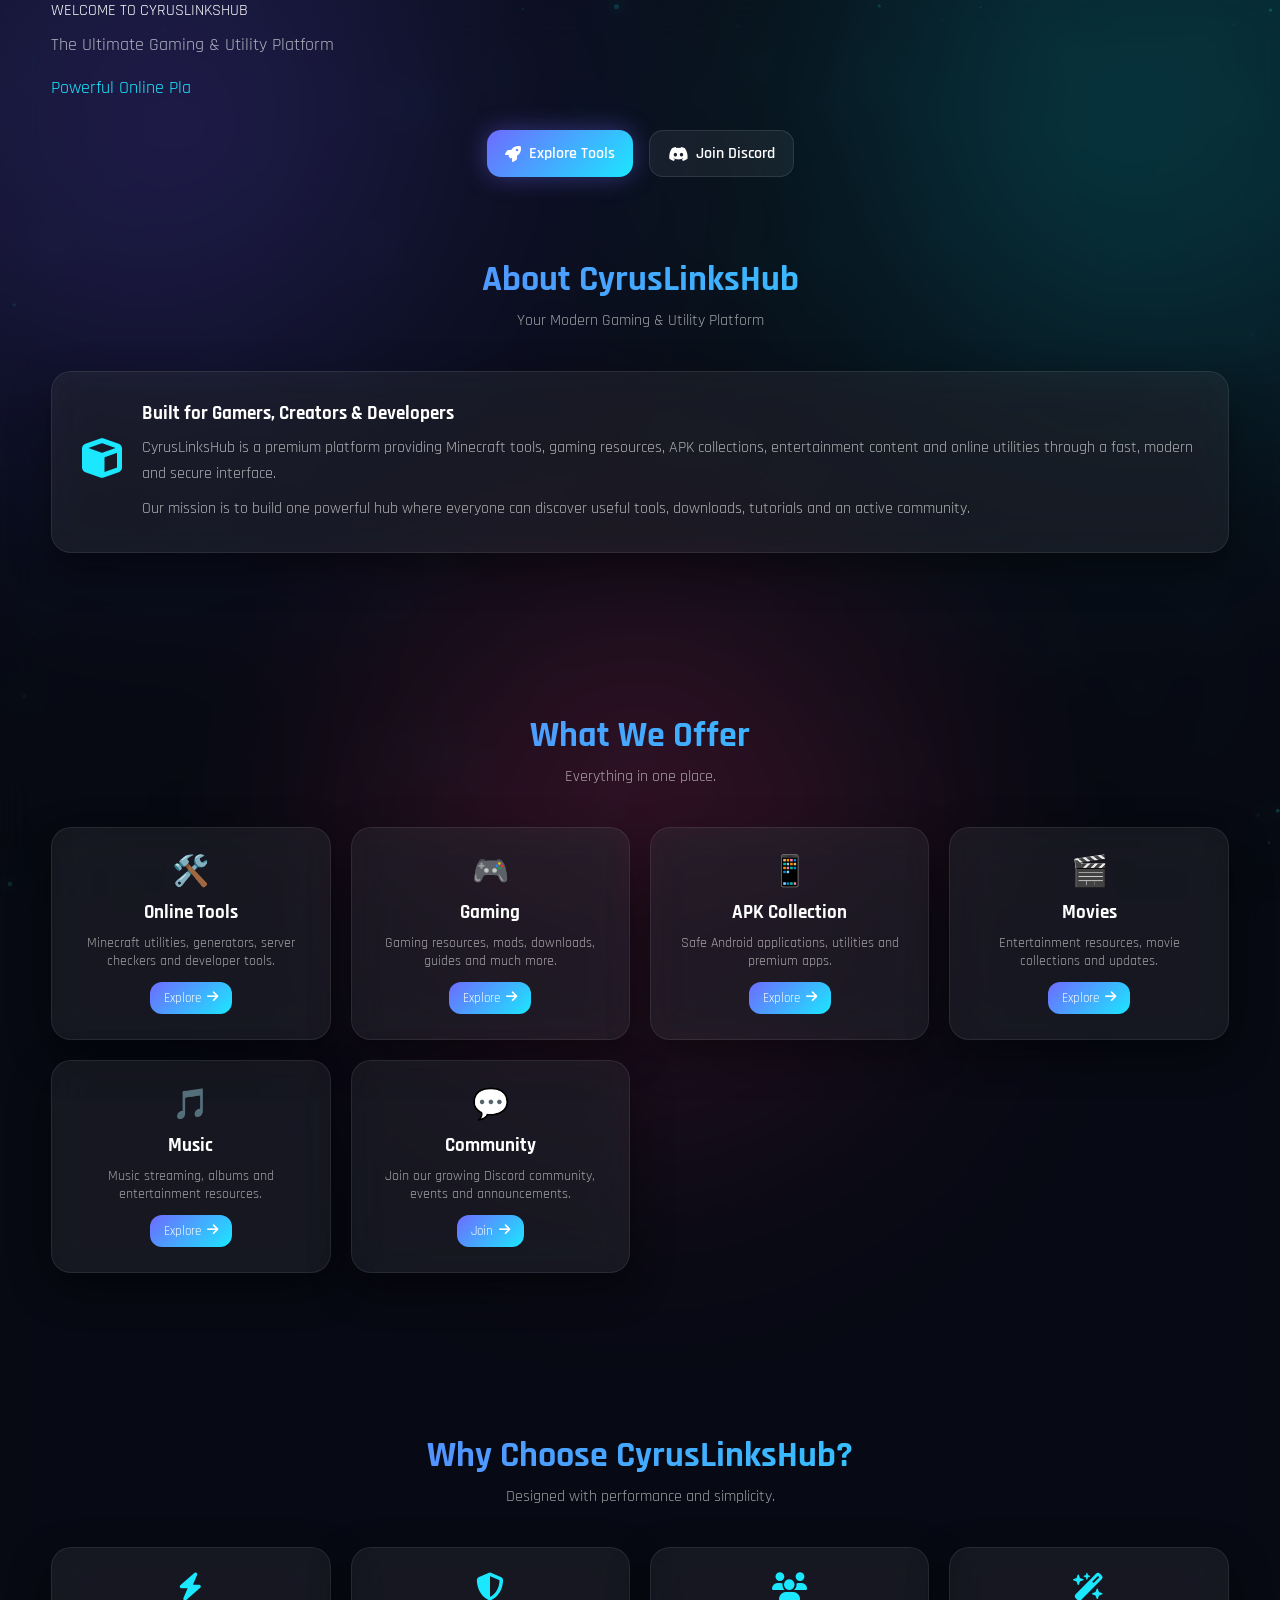
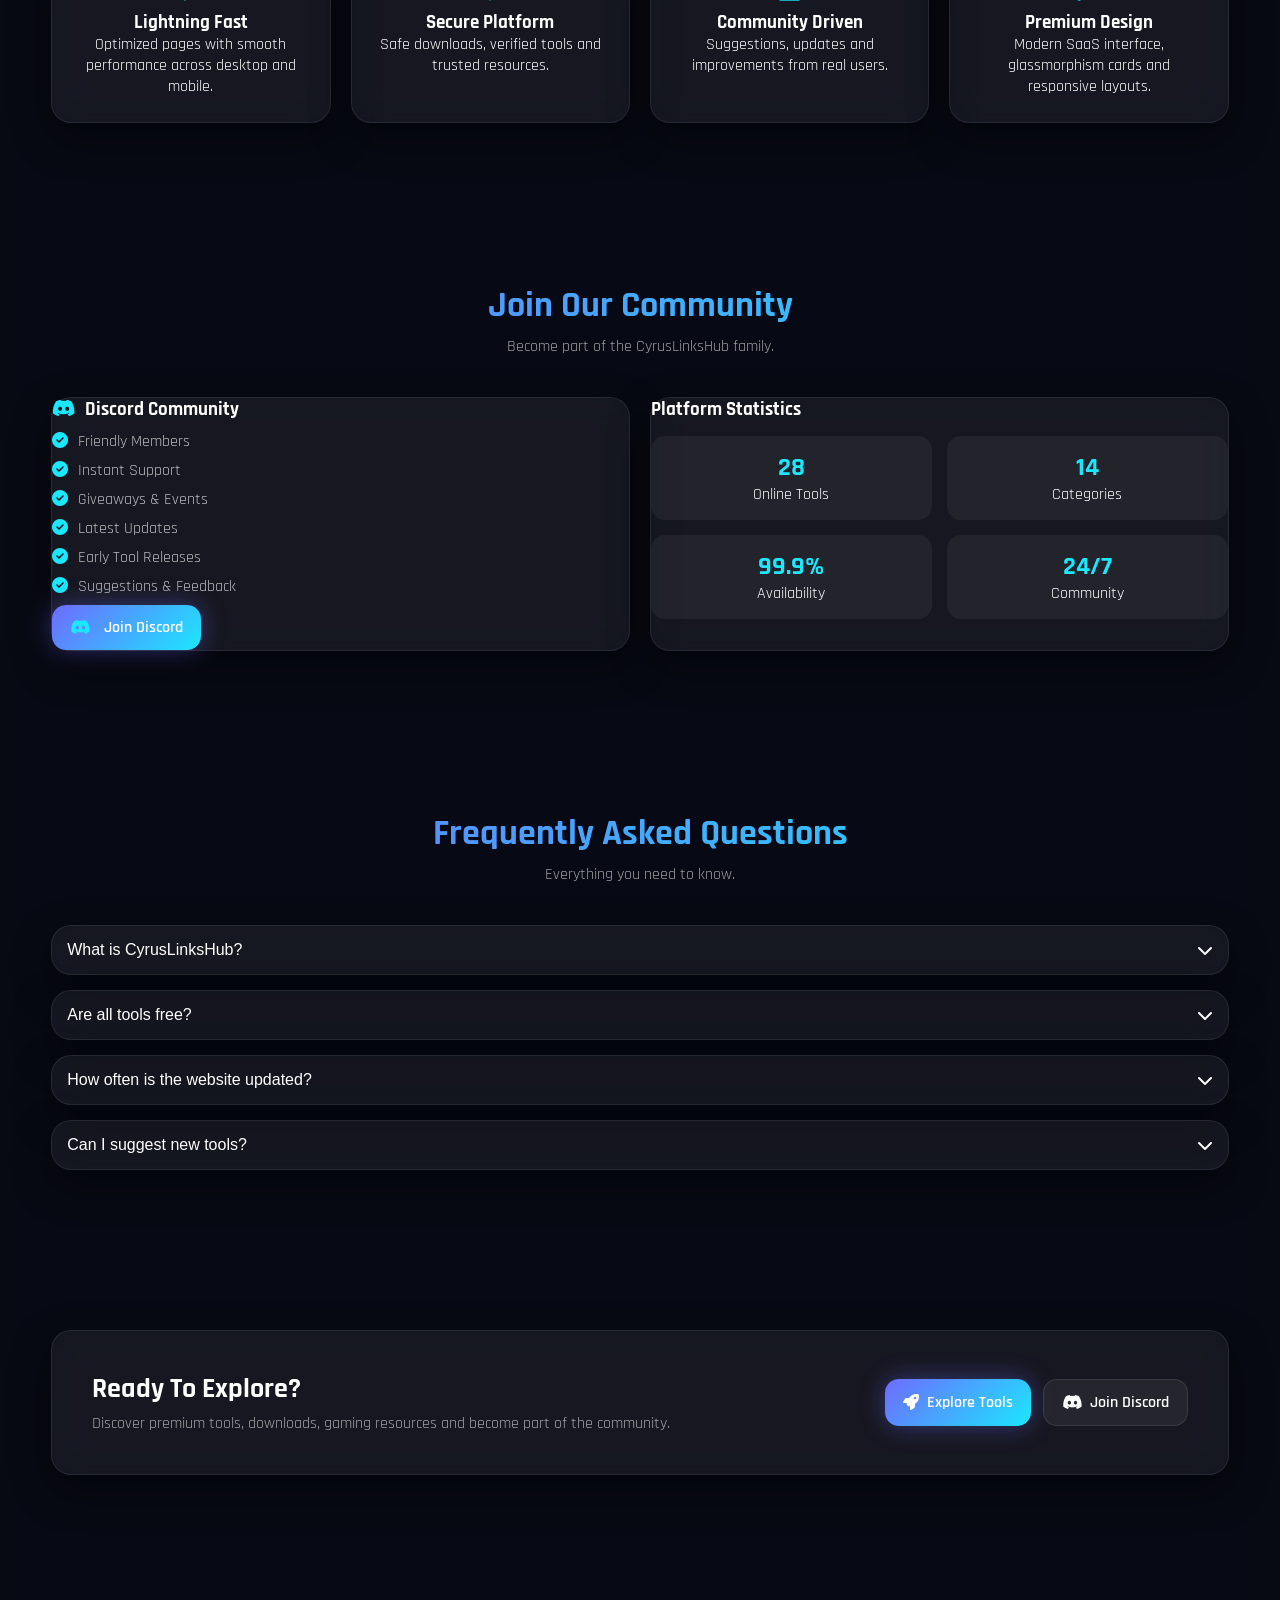
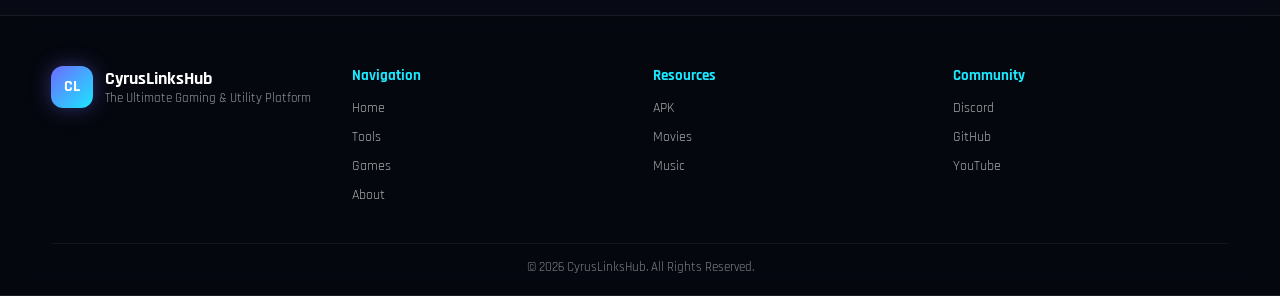
==== index.html @ 790754b8 "Update index.html" ====
<!DOCTYPE html>
<html lang="en">

<head>

<meta charset="UTF-8">
<meta name="viewport" content="width=device-width, initial-scale=1.0">

<title>CyrusLinksHub | Home</title>

<meta name="description" content="CyrusLinksHub - Premium Minecraft Tools, Gaming Resources, APKs, Movies, Music and Community.">

<link rel="icon" href="assets/logo.png">

<link rel="stylesheet" href="style.css">

<link rel="preconnect" href="https://fonts.googleapis.com">
<link rel="preconnect" href="https://fonts.gstatic.com" crossorigin>

<link href="https://fonts.googleapis.com/css2?family=Orbitron:wght@500;700;800&family=Rajdhani:wght@400;500;600;700&display=swap" rel="stylesheet">

<link rel="stylesheet"
href="https://cdnjs.cloudflare.com/ajax/libs/font-awesome/6.6.0/css/all.min.css">

</head>

<body>

<canvas id="particles"></canvas>

<div class="bg-glow glow-left"></div>
<div class="bg-glow glow-right"></div>
<div class="bg-glow glow-bottom"></div>

<header class="header">

<div class="container">

WELCOME TO

<span>CYRUSLINKSHUB</span>

</h1>

<p class="hero-subtitle">

The Ultimate Gaming & Utility Platform

</p>

<div class="typing-box">

<span id="typing"></span>

</div>

<div class="hero-buttons">

<a href="tools.html"
class="btn btn-primary">

<i class="fas fa-rocket"></i>

Explore Tools

</a>

<a href="https://discord.gg/"
target="_blank"
class="btn btn-secondary">

<i class="fab fa-discord"></i>

Join Discord

</a>

</div>

</div>

</div>

</section>
<!-- ===========================
PART 2
About + What We Offer + Why Choose Us
=========================== -->

<section id="about" class="about-section">

<div class="container">

<div class="section-title">
<h2>About CyrusLinksHub</h2>
<p>Your Modern Gaming & Utility Platform</p>
</div>

<div class="glass-card about-card">

<div class="about-icon">
<i class="fas fa-cube"></i>
</div>

<div class="about-content">

<h3>Built for Gamers, Creators & Developers</h3>

<p>

CyrusLinksHub is a premium platform providing Minecraft tools,
gaming resources, APK collections, entertainment content and
online utilities through a fast, modern and secure interface.

</p>

<p>

Our mission is to build one powerful hub where everyone can
discover useful tools, downloads, tutorials and an active
community.

</p>

</div>

</div>

</div>

</section>


<!-- ===========================
WHAT WE OFFER
=========================== -->

<section class="features-section">

<div class="container">

<div class="section-title">

<h2>What We Offer</h2>

<p>Everything in one place.</p>

</div>

<div class="feature-grid">

<div class="glass-card feature-card">

<div class="feature-icon">
🛠️
</div>

<h3>Online Tools</h3>

<p>

Minecraft utilities, generators,
server checkers and developer tools.

</p>

<a href="tools.html" class="card-btn">

Explore

<i class="fas fa-arrow-right"></i>

</a>

</div>



<div class="glass-card feature-card">

<div class="feature-icon">
🎮
</div>

<h3>Gaming</h3>

<p>

Gaming resources,
mods, downloads,
guides and much more.

</p>

<a href="games.html" class="card-btn">

Explore

<i class="fas fa-arrow-right"></i>

</a>

</div>



<div class="glass-card feature-card">

<div class="feature-icon">
📱
</div>

<h3>APK Collection</h3>

<p>

Safe Android applications,
utilities and premium apps.

</p>

<a href="apk.html" class="card-btn">

Explore

<i class="fas fa-arrow-right"></i>

</a>

</div>



<div class="glass-card feature-card">

<div class="feature-icon">
🎬
</div>

<h3>Movies</h3>

<p>

Entertainment resources,
movie collections and updates.

</p>

<a href="movies.html" class="card-btn">

Explore

<i class="fas fa-arrow-right"></i>

</a>

</div>



<div class="glass-card feature-card">

<div class="feature-icon">
🎵
</div>

<h3>Music</h3>

<p>

Music streaming,
albums and entertainment resources.

</p>

<a href="music.html" class="card-btn">

Explore

<i class="fas fa-arrow-right"></i>

</a>

</div>



<div class="glass-card feature-card">

<div class="feature-icon">
💬
</div>

<h3>Community</h3>

<p>

Join our growing Discord community,
events and announcements.

</p>

<a href="https://discord.gg/" target="_blank" class="card-btn">

Join

<i class="fas fa-arrow-right"></i>

</a>

</div>

</div>

</div>

</section>


<!-- ===========================
WHY CHOOSE US
=========================== -->

<section class="why-section">

<div class="container">

<div class="section-title">

<h2>Why Choose CyrusLinksHub?</h2>

<p>Designed with performance and simplicity.</p>

</div>

<div class="why-grid">

<div class="glass-card why-card">

<i class="fas fa-bolt"></i>

<h3>Lightning Fast</h3>

<p>

Optimized pages with smooth performance
across desktop and mobile.

</p>

</div>



<div class="glass-card why-card">

<i class="fas fa-shield-halved"></i>

<h3>Secure Platform</h3>

<p>

Safe downloads,
verified tools and trusted resources.

</p>

</div>



<div class="glass-card why-card">

<i class="fas fa-users"></i>

<h3>Community Driven</h3>

<p>

Suggestions,
updates and improvements
from real users.

</p>

</div>



<div class="glass-card why-card">

<i class="fas fa-wand-magic-sparkles"></i>

<h3>Premium Design</h3>

<p>

Modern SaaS interface,
glassmorphism cards
and responsive layouts.

</p>

</div>

</div>

</div>

</section>

<!-- ===========================
PART 3
Community + Statistics + FAQ + CTA
=========================== -->

<section id="community" class="community-section">

<div class="container">

<div class="section-title">

<h2>Join Our Community</h2>

<p>Become part of the CyrusLinksHub family.</p>

</div>

<div class="community-grid">

<div class="glass-card community-card">

<h3>
<i class="fab fa-discord"></i>
Discord Community
</h3>

<ul>

<li><i class="fas fa-check-circle"></i> Friendly Members</li>

<li><i class="fas fa-check-circle"></i> Instant Support</li>

<li><i class="fas fa-check-circle"></i> Giveaways & Events</li>

<li><i class="fas fa-check-circle"></i> Latest Updates</li>

<li><i class="fas fa-check-circle"></i> Early Tool Releases</li>

<li><i class="fas fa-check-circle"></i> Suggestions & Feedback</li>

</ul>

<a href="https://discord.gg/"
target="_blank"
class="btn btn-primary">

<i class="fab fa-discord"></i>

Join Discord

</a>

</div>

<div class="glass-card stats-card">

<h3>Platform Statistics</h3>

<div class="stats-grid">

<div class="stat-box">

<h2 class="counter"
data-target="150">0</h2>

<span>Online Tools</span>

</div>

<div class="stat-box">

<h2 class="counter"
data-target="25">0</h2>

<span>Categories</span>

</div>

<div class="stat-box">

<h2>99.9%</h2>

<span>Availability</span>

</div>

<div class="stat-box">

<h2>24/7</h2>

<span>Community</span>

</div>

</div>

</div>

</div>

</div>

</section>


<!-- ===========================
FAQ
=========================== -->

<section class="faq-section">

<div class="container">

<div class="section-title">

<h2>Frequently Asked Questions</h2>

<p>Everything you need to know.</p>

</div>

<div class="faq-list">

<div class="glass-card faq-item">

<button class="faq-question">

What is CyrusLinksHub?

<i class="fas fa-chevron-down"></i>

</button>

<div class="faq-answer">

<p>

CyrusLinksHub is an all-in-one platform for gaming tools,
Minecraft resources, APK downloads, entertainment,
utilities and community content.

</p>

</div>

</div>



<div class="glass-card faq-item">

<button class="faq-question">

Are all tools free?

<i class="fas fa-chevron-down"></i>

</button>

<div class="faq-answer">

<p>

Yes.
Almost every tool on CyrusLinksHub is completely free
to use directly from your browser.

</p>

</div>

</div>



<div class="glass-card faq-item">

<button class="faq-question">

How often is the website updated?

<i class="fas fa-chevron-down"></i>

</button>

<div class="faq-answer">

<p>

We regularly add new tools,
features, games,
downloads and improvements.

</p>

</div>

</div>



<div class="glass-card faq-item">

<button class="faq-question">

Can I suggest new tools?

<i class="fas fa-chevron-down"></i>

</button>

<div class="faq-answer">

<p>

Absolutely!
Join our Discord server and submit your ideas.

</p>

</div>

</div>

</div>

</div>

</section>


<!-- ===========================
CALL TO ACTION
=========================== -->

<section class="cta-section">

<div class="container">

<div class="glass-card cta-card">

<div>

<h2>Ready To Explore?</h2>

<p>

Discover premium tools,
downloads,
gaming resources
and become part of the community.

</p>

</div>

<div class="cta-buttons">

<a href="tools.html"
class="btn btn-primary">

<i class="fas fa-rocket"></i>

Explore Tools

</a>

<a href="https://discord.gg/"
target="_blank"
class="btn btn-secondary">

<i class="fab fa-discord"></i>

Join Discord

</a>

</div>

</div>

</div>

</section>

<!-- ===========================
PART 4 (FINAL)
Professional Footer + Back To Top + JavaScript
=========================== -->

<footer class="footer">

<div class="container">

<div class="footer-grid">

<!-- Logo -->

<div class="footer-column">

<div class="footer-logo">

<div class="logo-box">
CL
</div>

<div>

<h3>CyrusLinksHub</h3>

<p>
The Ultimate Gaming & Utility Platform
</p>

</div>

</div>

</div>

<!-- Navigation -->

<div class="footer-column">

<h4>Navigation</h4>

<ul>

<li><a href="index.html">Home</a></li>

<li><a href="tools.html">Tools</a></li>

<li><a href="games.html">Games</a></li>

<li><a href="#about">About</a></li>

</ul>

</div>

<!-- Resources -->

<div class="footer-column">

<h4>Resources</h4>

<ul>

<li><a href="apk.html">APK</a></li>

<li><a href="movies.html">Movies</a></li>

<li><a href="music.html">Music</a></li>

</ul>

</div>

<!-- Community -->

<div class="footer-column">

<h4>Community</h4>

<ul>

<li>

<a href="https://discord.gg/" target="_blank">

Discord

</a>

</li>

<li>

<a href="https://github.com/" target="_blank">

GitHub

</a>

</li>

<li>

<a href="https://youtube.com/" target="_blank">

YouTube

</a>

</li>

</ul>

</div>

</div>

<div class="footer-bottom">

<p>

© 2026 CyrusLinksHub.

All Rights Reserved.

</p>

</div>

</div>

</footer>


<!-- Back To Top -->

<button id="topBtn">

<i class="fas fa-arrow-up"></i>

</button>


<!-- ===========================
JavaScript
=========================== -->

<script>

/* ===========================
Typing Animation
=========================== */

const words=[

"Powerful Online Platform",

"Fast & Secure Experience",

"Built For Everyone",

"Join Our Community"

];

let wordIndex=0;
let charIndex=0;
let deleting=false;

const typing=document.getElementById("typing");

function typeEffect(){

const current=words[wordIndex];

if(!deleting){

typing.textContent=current.substring(0,charIndex++);

if(charIndex>current.length){

deleting=true;

setTimeout(typeEffect,1400);

return;

}

}else{

typing.textContent=current.substring(0,charIndex--);

if(charIndex===0){

deleting=false;

wordIndex=(wordIndex+1)%words.length;

}

}

setTimeout(typeEffect,deleting?40:80);

}

typeEffect();


/* ===========================
Counter Animation
=========================== */

document.querySelectorAll(".counter").forEach(counter=>{

const update=()=>{

const target=+counter.dataset.target;

const count=+counter.innerText;

const speed=target/80;

if(count<target){

counter.innerText=Math.ceil(count+speed);

requestAnimationFrame(update);

}else{

counter.innerText=target;

}

};

update();

});


/* ===========================
FAQ
=========================== */

document.querySelectorAll(".faq-question").forEach(btn=>{

btn.onclick=()=>{

btn.parentElement.classList.toggle("active");

};

});


/* ===========================
Back To Top
=========================== */

const topBtn=document.getElementById("topBtn");

window.addEventListener("scroll",()=>{

topBtn.style.display=

window.scrollY>300

?

"flex"

:

"none";

});

topBtn.onclick=()=>{

window.scrollTo({

top:0,

behavior:"smooth"

});

};


/* ===========================
Particles
=========================== */

const canvas=document.getElementById("particles");

const ctx=canvas.getContext("2d");

function resize(){

canvas.width=window.innerWidth;

canvas.height=window.innerHeight;

}

resize();

window.addEventListener("resize",resize);

const particles=[];

for(let i=0;i<180;i++){

particles.push({

x:Math.random()*canvas.width,

y:Math.random()*canvas.height,

r:Math.random()*2+0.6,

dx:(Math.random()-0.5)*0.25,

dy:(Math.random()-0.5)*0.25

});

}

function animate(){

ctx.clearRect(0,0,canvas.width,canvas.height);

particles.forEach(p=>{

p.x+=p.dx;

p.y+=p.dy;

if(p.x<0)p.x=canvas.width;

if(p.x>canvas.width)p.x=0;

if(p.y<0)p.y=canvas.height;

if(p.y>canvas.height)p.y=0;

ctx.beginPath();

ctx.arc(p.x,p.y,p.r,0,Math.PI*2);

ctx.fillStyle="#26F4FF";

ctx.shadowColor="#26F4FF";

ctx.shadowBlur=12;

ctx.fill();

});

requestAnimationFrame(animate);

}

animate();

</script>

</main>

</body>

</html>
---- style.css ----
/* ==========================================
   CYRUSLINKSHUB PREMIUM STYLE.CSS
   PART 1
========================================== */

/* Google Fonts */

@import url('https://fonts.googleapis.com/css2?family=Orbitron:wght@500;600;700;800&family=Rajdhani:wght@400;500;600;700&display=swap');

/* Reset */

*{
margin:0;
padding:0;
box-sizing:border-box;
scroll-behavior:smooth;
}

:root{

--bg:#060914;
--bg2:#0b1022;

--primary:#6E6BFF;
--secondary:#1BE7FF;
--accent:#FF4D94;

--glass:rgba(255,255,255,.07);
--glass2:rgba(255,255,255,.04);

--border:rgba(255,255,255,.08);

--text:#ffffff;
--muted:#bfc9d8;

--shadow:
0 15px 40px rgba(0,0,0,.45);

--radius:18px;

}

/* Body */

body{

font-family:'Rajdhani',sans-serif;

background:var(--bg);

color:var(--text);

overflow-x:hidden;

position:relative;

min-height:100vh;

}

/* =====================================
BACKGROUND
===================================== */

body::before{

content:"";

position:fixed;

inset:0;

z-index:-5;

background:

radial-gradient(circle at 15% 15%,
rgba(95,73,255,.30),
transparent 42%),

radial-gradient(circle at 85% 15%,
rgba(0,255,255,.16),
transparent 42%),

radial-gradient(circle at 50% 85%,
rgba(255,45,120,.14),
transparent 45%),

linear-gradient(
180deg,
#08111d,
#070d18,
#05080f);

animation:bgMove 18s ease-in-out infinite alternate;

}

@keyframes bgMove{

0%{

transform:scale(1);

}

100%{

transform:scale(1.06);

}

}

/* Floating Glow */

.bg-glow{

position:fixed;

width:550px;

height:550px;

border-radius:50%;

filter:blur(120px);

opacity:.25;

z-index:-4;

pointer-events:none;

animation:floatGlow 12s ease-in-out infinite alternate;

}

.glow-left{

background:#7c5cff;

top:-180px;

left:-160px;

}

.glow-right{

background:#00f7ff;

top:-180px;

right:-180px;

}

.glow-bottom{

background:#ff3d80;

bottom:-250px;

left:50%;

transform:translateX(-50%);

}

@keyframes floatGlow{

0%{

transform:translateY(0);

}

100%{

transform:translateY(35px);

}

}

/* =====================================
Particles Canvas
===================================== */

#particles{

position:fixed;

left:0;

top:0;

width:100%;

height:100%;

z-index:-3;

pointer-events:none;

}

/* =====================================
Container
===================================== */

.container{

width:92%;

max-width:1350px;

margin:auto;

}

/* =====================================
Glass Effect
===================================== */

.glass-card{

background:rgba(255,255,255,.06);

backdrop-filter:blur(18px);

-webkit-backdrop-filter:blur(18px);

border:1px solid rgba(255,255,255,.08);

border-radius:20px;

box-shadow:var(--shadow);

transition:.35s;

}

.glass-card:hover{

transform:translateY(-8px);

border-color:rgba(0,247,255,.35);

box-shadow:

0 20px 50px rgba(0,0,0,.45),

0 0 25px rgba(0,247,255,.18);

}

/* =====================================
Links
===================================== */

a{

text-decoration:none;

color:inherit;

}

img{

max-width:100%;

display:block;

}

/* ================================
   NAVBAR (GLASS PREMIUM SAAS STYLE)
================================ */

.header{
position:sticky;
top:0;
z-index:1000;
background:rgba(10,12,20,0.55);
backdrop-filter:blur(18px);
-webkit-backdrop-filter:blur(18px);
border-bottom:1px solid rgba(255,255,255,0.08);
}

/* NAV CONTAINER */

.navbar{
display:flex;
align-items:center;
justify-content:space-between;
padding:14px 0;
}

/* LOGO */

.logo{
display:flex;
align-items:center;
gap:12px;
cursor:pointer;
}

.logo-box{
width:42px;
height:42px;
border-radius:12px;
background:linear-gradient(135deg,#6e6bff,#1be7ff);
display:flex;
align-items:center;
justify-content:center;
font-weight:800;
color:white;
box-shadow:0 0 20px rgba(110,107,255,0.4);
transition:0.3s;
}

.logo-box:hover{
transform:rotate(6deg) scale(1.05);
}

/* LOGO TEXT */

.logo-text h2{
font-size:18px;
font-weight:700;
}

.logo-text span{
font-size:12px;
color:rgba(255,255,255,0.6);
}

/* NAV LINKS */

.nav-links{
display:flex;
gap:18px;
list-style:none;
}

.nav-links a{
padding:10px 14px;
border-radius:12px;
font-size:14px;
color:rgba(255,255,255,0.75);
transition:0.3s;
position:relative;
}

.nav-links a:hover{
color:#fff;
background:rgba(255,255,255,0.06);
box-shadow:0 0 15px rgba(0,247,255,0.2);
}

.nav-links a.active{
background:linear-gradient(135deg,#6e6bff,#1be7ff);
color:#fff;
box-shadow:0 0 20px rgba(110,107,255,0.4);
}

/* DISCORD BUTTON */

.discord-btn{
padding:10px 16px;
border-radius:14px;
background:linear-gradient(135deg,#5865F2,#6e6bff);
color:white;
font-weight:600;
display:flex;
align-items:center;
gap:8px;
box-shadow:0 0 20px rgba(88,101,242,0.3);
transition:0.3s;
}

.discord-btn:hover{
transform:translateY(-3px);
box-shadow:0 0 30px rgba(88,101,242,0.5);
}

/* MENU TOGGLE (MOBILE) */

.menu-toggle{
display:none;
background:rgba(255,255,255,0.06);
border:none;
color:white;
padding:10px;
border-radius:10px;
}

/* ================================
   HERO SECTION (SAAS PREMIUM)
================================ */

.hero{
min-height:90vh;
display:flex;
align-items:center;
justify-content:center;
text-align:center;
position:relative;
padding:80px 20px;
}

/* HERO CONTENT */

.hero-content{
max-width:800px;
}

/* HERO BADGE */

.hero-badge{
display:inline-block;
padding:8px 14px;
border-radius:20px;
background:rgba(255,255,255,0.06);
border:1px solid rgba(255,255,255,0.08);
font-size:13px;
margin-bottom:20px;
color:rgba(255,255,255,0.8);
}
.logo-box img{
width:100%;
height:100%;
object-fit:contain;
border-radius:12px;
}
/* MAIN TITLE */

.hero h1{
font-size:52px;
font-weight:800;
line-height:1.1;
background:linear-gradient(90deg,#6e6bff,#1be7ff,#ff4d94);
-webkit-background-clip:text;
-webkit-text-fill-color:transparent;
text-shadow:0 0 40px rgba(110,107,255,0.3);
}

.hero h1 span{
display:block;
font-size:54px;
}

/* SUBTITLE */

.hero-subtitle{
font-size:18px;
margin-top:12px;
color:rgba(255,255,255,0.65);
}

/* TYPING BOX */

.typing-box{
margin-top:20px;
font-size:18px;
color:#1be7ff;
min-height:24px;
}

/* ================================
   BUTTON SYSTEM (SAAS STYLE)
================================ */

.hero-buttons{
margin-top:30px;
display:flex;
gap:16px;
justify-content:center;
flex-wrap:wrap;
}

/* PRIMARY BUTTON */

.btn{
padding:12px 18px;
border-radius:14px;
font-weight:600;
transition:0.3s;
cursor:pointer;
display:inline-flex;
align-items:center;
gap:8px;
text-decoration:none;
}

/* PRIMARY */

.btn-primary{
background:linear-gradient(135deg,#6e6bff,#1be7ff);
color:white;
box-shadow:0 0 25px rgba(110,107,255,0.4);
}

.btn-primary:hover{
transform:translateY(-3px);
box-shadow:0 0 35px rgba(110,107,255,0.6);
}

/* SECONDARY */

.btn-secondary{
background:rgba(255,255,255,0.06);
border:1px solid rgba(255,255,255,0.1);
color:white;
}

.btn-secondary:hover{
background:rgba(255,255,255,0.1);
transform:translateY(-3px);
}

/* ================================
   SECTION BASE STYLE
================================ */

section{
padding:80px 0;
position:relative;
}

.section-title{
text-align:center;
margin-bottom:40px;
}

.section-title h2{
font-size:36px;
font-weight:800;
background:linear-gradient(90deg,#6e6bff,#1be7ff);
-webkit-background-clip:text;
-webkit-text-fill-color:transparent;
}

.section-title p{
color:rgba(255,255,255,0.6);
margin-top:8px;
}

/* ================================
   ABOUT SECTION
================================ */

.about-section .about-card{
padding:30px;
display:flex;
gap:20px;
align-items:center;
}

.about-icon{
font-size:40px;
color:#1be7ff;
}

.about-content p{
color:rgba(255,255,255,0.65);
margin-top:10px;
line-height:1.6;
}

/* ================================
   FEATURES GRID
================================ */

.feature-grid{
display:grid;
grid-template-columns:repeat(auto-fit,minmax(240px,1fr));
gap:20px;
}

.feature-card{
padding:25px;
text-align:center;
}

.feature-icon{
font-size:30px;
margin-bottom:10px;
}

.feature-card h3{
margin-bottom:10px;
}

.feature-card p{
color:rgba(255,255,255,0.6);
font-size:14px;
}

/* CARD BUTTON */

.card-btn{
display:inline-flex;
gap:6px;
margin-top:12px;
padding:8px 14px;
border-radius:12px;
background:linear-gradient(135deg,#6e6bff,#1be7ff);
color:#fff;
font-size:13px;
}

/* ================================
   WHY CHOOSE GRID
================================ */

.why-grid{
display:grid;
grid-template-columns:repeat(auto-fit,minmax(220px,1fr));
gap:20px;
}

.why-card{
padding:25px;
text-align:center;
}

.why-card i{
font-size:28px;
color:#1be7ff;
margin-bottom:10px;
}

/* ================================
   COMMUNITY SECTION
================================ */

.community-grid{
display:grid;
grid-template-columns:1fr 1fr;
gap:20px;
}

.community-card ul{
list-style:none;
margin-top:10px;
}

.community-card li{
margin:8px 0;
color:rgba(255,255,255,0.7);
}

.community-card i{
color:#1be7ff;
margin-right:6px;
}

/* ================================
   STATS SECTION
================================ */

.stats-grid{
display:grid;
grid-template-columns:repeat(2,1fr);
gap:15px;
margin-top:15px;
}

.stat-box{
padding:15px;
border-radius:14px;
background:rgba(255,255,255,0.05);
text-align:center;
}

.stat-box h2{
font-size:26px;
color:#1be7ff;
}

/* ================================
   FAQ
================================ */

.faq-list{
display:flex;
flex-direction:column;
gap:15px;
}

.faq-question{
width:100%;
background:none;
border:none;
color:#fff;
font-size:16px;
display:flex;
justify-content:space-between;
align-items:center;
cursor:pointer;
padding:15px;
}

.faq-answer{
max-height:0;
overflow:hidden;
transition:0.4s;
padding:0 15px;
color:rgba(255,255,255,0.6);
}

.faq-item.active .faq-answer{
max-height:200px;
padding:15px;
}

/* ================================
   CTA SECTION
================================ */

.cta-card{
padding:40px;
display:flex;
justify-content:space-between;
align-items:center;
gap:20px;
}

.cta-card h2{
font-size:28px;
}

.cta-card p{
color:rgba(255,255,255,0.6);
margin-top:6px;
}

.cta-buttons{
display:flex;
gap:12px;
}

/* ================================
   CONTINUE BUTTON (IF USED)
================================ */

.continue-section{
text-align:center;
margin-top:30px;
}

/* ================================
   FOOTER (PREMIUM SAAS STYLE)
================================ */

.footer{
background:rgba(5,8,15,0.8);
backdrop-filter:blur(18px);
-webkit-backdrop-filter:blur(18px);
border-top:1px solid rgba(255,255,255,0.08);
padding:50px 0 20px;
margin-top:60px;
}

.footer-grid{
display:grid;
grid-template-columns:repeat(auto-fit,minmax(180px,1fr));
gap:25px;
margin-bottom:30px;
}

.footer-logo{
display:flex;
align-items:center;
gap:12px;
}

.footer-logo h3{
font-size:18px;
}

.footer-logo p{
font-size:13px;
color:rgba(255,255,255,0.6);
}

.footer-column h4{
margin-bottom:12px;
font-size:15px;
color:#1be7ff;
}

.footer-column ul{
list-style:none;
}

.footer-column ul li{
margin:8px 0;
}

.footer-column ul li a{
color:rgba(255,255,255,0.65);
font-size:14px;
transition:0.3s;
}

.footer-column ul li a:hover{
color:#fff;
padding-left:5px;
}

.footer-bottom{
text-align:center;
padding-top:15px;
border-top:1px solid rgba(255,255,255,0.06);
color:rgba(255,255,255,0.5);
font-size:13px;
}

/* ================================
   BACK TO TOP BUTTON
================================ */

#topBtn{
position:fixed;
bottom:25px;
right:25px;
width:45px;
height:45px;
border:none;
border-radius:50%;
background:linear-gradient(135deg,#6e6bff,#1be7ff);
color:white;
font-size:16px;
cursor:pointer;
display:none;
align-items:center;
justify-content:center;
box-shadow:0 0 20px rgba(110,107,255,0.4);
transition:0.3s;
z-index:999;
}

#topBtn:hover{
transform:translateY(-4px);
box-shadow:0 0 30px rgba(110,107,255,0.6);
}

/* ================================
   GLOBAL HOVER POLISH
================================ */

.glass-card:hover{
transform:translateY(-8px) scale(1.01);
}

/* Buttons extra smooth */

.btn,
.card-btn,
.discord-btn{
transition:0.3s ease-in-out;
}

/* Smooth fade animation for sections */

section{
animation:fadeUp 0.8s ease-in-out;
}

@keyframes fadeUp{
from{
opacity:0;
transform:translateY(20px);
}
to{
opacity:1;
transform:translateY(0);
}
}

/* ================================
   MOBILE RESPONSIVE FIXES
================================ */

@media(max-width:900px){

.nav-links{
display:none;
position:absolute;
top:70px;
left:0;
right:0;
flex-direction:column;
background:rgba(5,8,15,0.95);
padding:20px;
border-top:1px solid rgba(255,255,255,0.1);
}

.menu-toggle{
display:block;
}

.community-grid{
grid-template-columns:1fr;
}

.cta-card{
flex-direction:column;
text-align:center;
}

.hero h1{
font-size:36px;
}

}

/* ================================
   SCROLLBAR STYLING
================================ */

::-webkit-scrollbar{
width:8px;
}

::-webkit-scrollbar-track{
background:#05080f;
}

::-webkit-scrollbar-thumb{
background:linear-gradient(135deg,#6e6bff,#1be7ff);
border-radius:10px;
}

/* ================================
   TEXT SELECTION
================================ */

::selection{
background:#1be7ff;
color:#000;
}
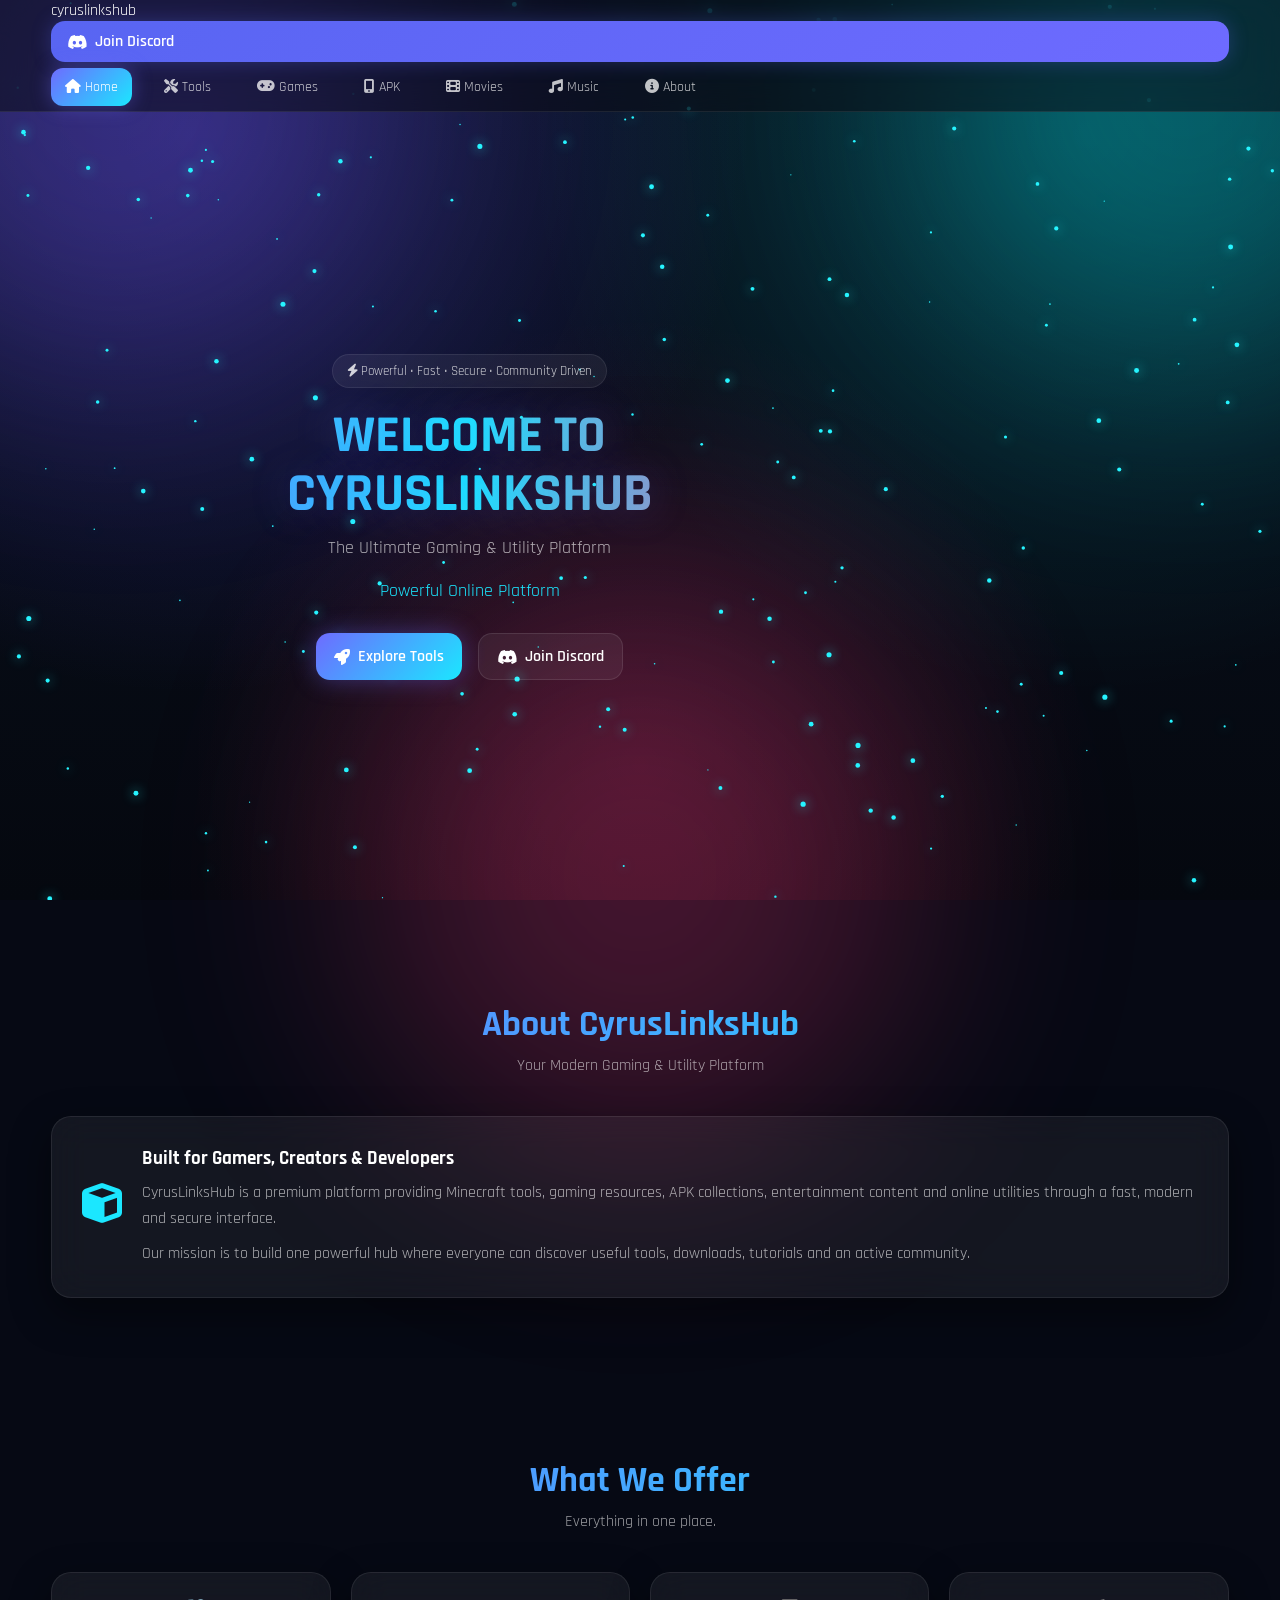
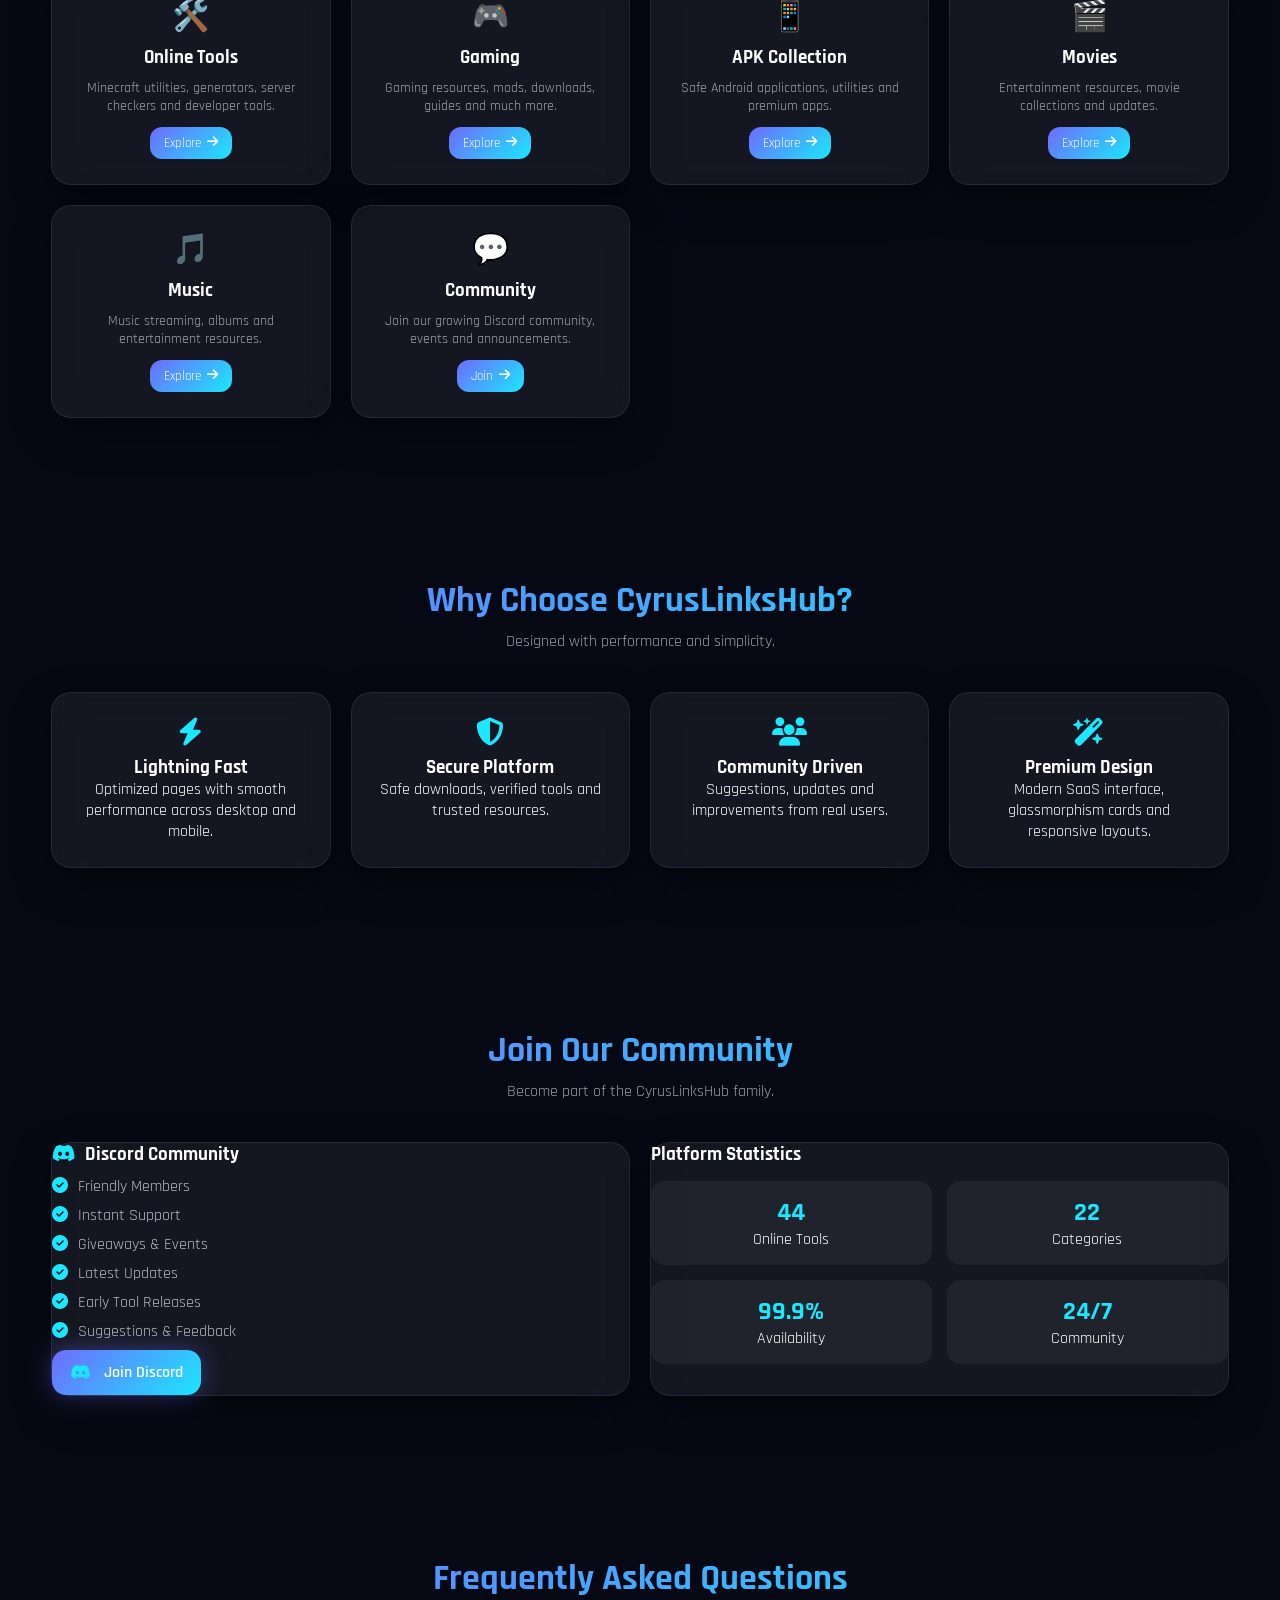
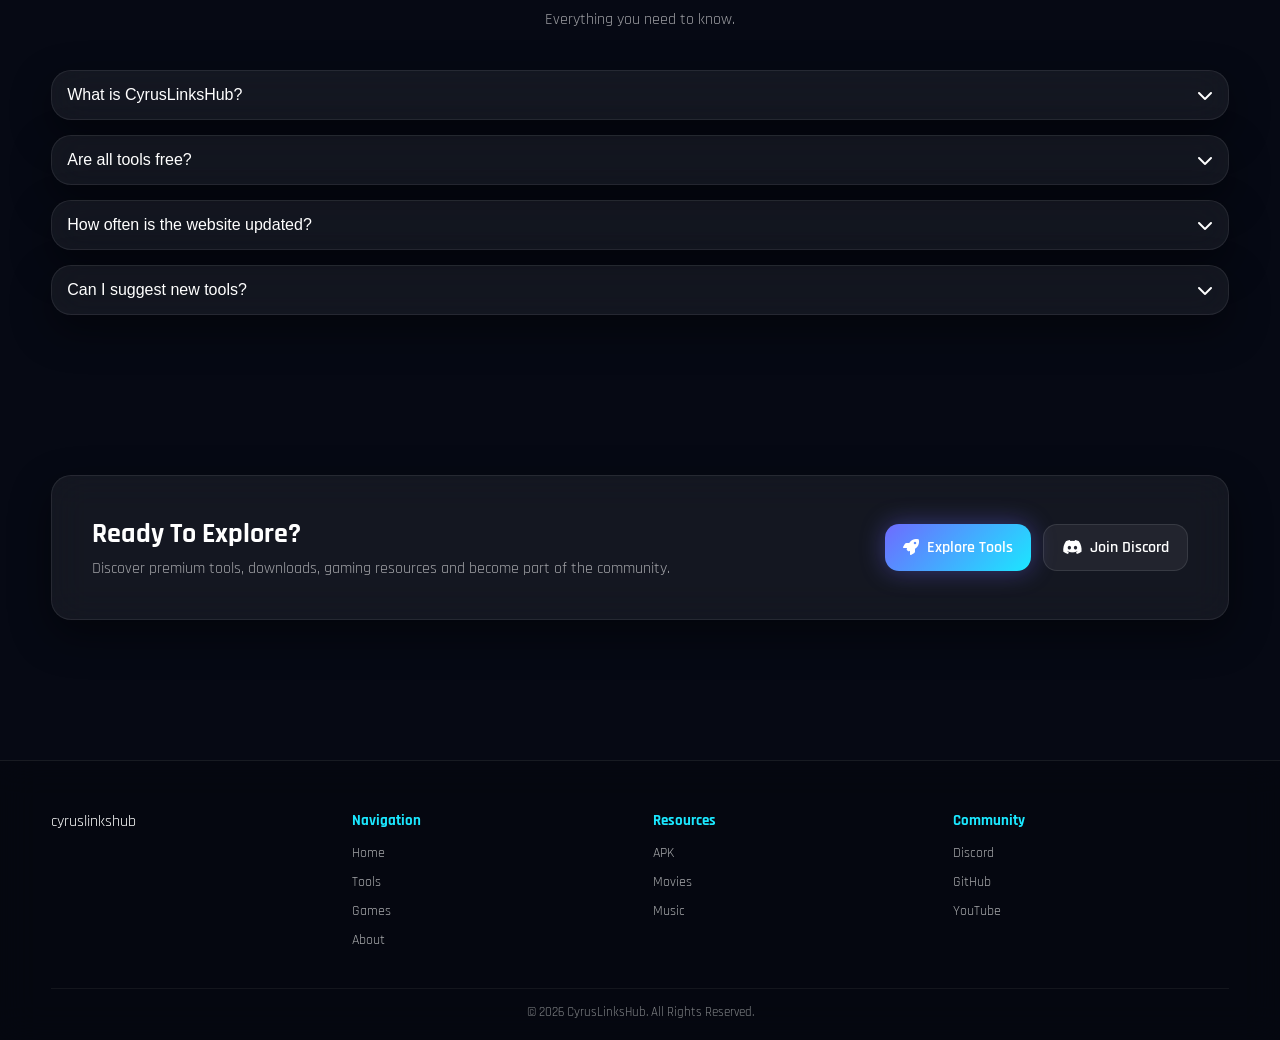
==== commit 85d8fe8f: "Update index.html" ====
--- a/index.html
+++ b/index.html
@@ -2,1073 +2,441 @@
 <html lang="en">
 
 <head>
-
-<meta charset="UTF-8">
-<meta name="viewport" content="width=device-width, initial-scale=1.0">
-
-<title>CyrusLinksHub | Home</title>
-
-<meta name="description" content="CyrusLinksHub - Premium Minecraft Tools, Gaming Resources, APKs, Movies, Music and Community.">
-
-<link rel="icon" href="assets/logo.png">
-
-<link rel="stylesheet" href="style.css">
-
-<link rel="preconnect" href="https://fonts.googleapis.com">
-<link rel="preconnect" href="https://fonts.gstatic.com" crossorigin>
-
-<link href="https://fonts.googleapis.com/css2?family=Orbitron:wght@500;700;800&family=Rajdhani:wght@400;500;600;700&display=swap" rel="stylesheet">
-
-<link rel="stylesheet"
-href="https://cdnjs.cloudflare.com/ajax/libs/font-awesome/6.6.0/css/all.min.css">
-
+    <meta charset="UTF-8">
+    <meta name="viewport" content="width=device-width, initial-scale=1.0">
+    <title>CyrusLinksHub | Home</title>
+    <meta name="description" content="CyrusLinksHub - Premium Minecraft Tools, Gaming Resources, APKs, Movies, Music and Community.">
+    <link rel="stylesheet" href="style.css">
+    <link rel="preconnect" href="https://fonts.googleapis.com">
+    <link rel="preconnect" href="https://fonts.gstatic.com" crossorigin>
+    <link href="https://fonts.googleapis.com/css2?family=Orbitron:wght@500;700;800&family=Rajdhani:wght@400;500;600;700&display=swap" rel="stylesheet">
+    <link rel="stylesheet" href="https://cdnjs.cloudflare.com/ajax/libs/font-awesome/6.6.0/css/all.min.css">
 </head>
 
 <body>
 
-<canvas id="particles"></canvas>
-
-<div class="bg-glow glow-left"></div>
-<div class="bg-glow glow-right"></div>
-<div class="bg-glow glow-bottom"></div>
-
-<header class="header">
-
-<div class="container">
-
-WELCOME TO
-
-<span>CYRUSLINKSHUB</span>
-
-</h1>
-
-<p class="hero-subtitle">
-
-The Ultimate Gaming & Utility Platform
-
-</p>
-
-<div class="typing-box">
-
-<span id="typing"></span>
-
-</div>
-
-<div class="hero-buttons">
-
-<a href="tools.html"
-class="btn btn-primary">
-
-<i class="fas fa-rocket"></i>
-
-Explore Tools
-
-</a>
-
-<a href="https://discord.gg/"
-target="_blank"
-class="btn btn-secondary">
-
-<i class="fab fa-discord"></i>
-
-Join Discord
-
-</a>
-
-</div>
-
-</div>
-
-</div>
-
-</section>
-<!-- ===========================
-PART 2
-About + What We Offer + Why Choose Us
-=========================== -->
-
-<section id="about" class="about-section">
-
-<div class="container">
-
-<div class="section-title">
-<h2>About CyrusLinksHub</h2>
-<p>Your Modern Gaming & Utility Platform</p>
-</div>
-
-<div class="glass-card about-card">
-
-<div class="about-icon">
-<i class="fas fa-cube"></i>
-</div>
-
-<div class="about-content">
-
-<h3>Built for Gamers, Creators & Developers</h3>
-
-<p>
-
-CyrusLinksHub is a premium platform providing Minecraft tools,
-gaming resources, APK collections, entertainment content and
-online utilities through a fast, modern and secure interface.
-
-</p>
-
-<p>
-
-Our mission is to build one powerful hub where everyone can
-discover useful tools, downloads, tutorials and an active
-community.
-
-</p>
-
-</div>
-
-</div>
-
-</div>
-
-</section>
-
-
-<!-- ===========================
-WHAT WE OFFER
-=========================== -->
-
-<section class="features-section">
-
-<div class="container">
-
-<div class="section-title">
-
-<h2>What We Offer</h2>
-
-<p>Everything in one place.</p>
-
-</div>
-
-<div class="feature-grid">
-
-<div class="glass-card feature-card">
-
-<div class="feature-icon">
-🛠️
-</div>
-
-<h3>Online Tools</h3>
-
-<p>
-
-Minecraft utilities, generators,
-server checkers and developer tools.
-
-</p>
-
-<a href="tools.html" class="card-btn">
-
-Explore
-
-<i class="fas fa-arrow-right"></i>
-
-</a>
-
-</div>
-
-
-
-<div class="glass-card feature-card">
-
-<div class="feature-icon">
-🎮
-</div>
-
-<h3>Gaming</h3>
-
-<p>
-
-Gaming resources,
-mods, downloads,
-guides and much more.
-
-</p>
-
-<a href="games.html" class="card-btn">
-
-Explore
-
-<i class="fas fa-arrow-right"></i>
-
-</a>
-
-</div>
-
-
-
-<div class="glass-card feature-card">
-
-<div class="feature-icon">
-📱
-</div>
-
-<h3>APK Collection</h3>
-
-<p>
-
-Safe Android applications,
-utilities and premium apps.
-
-</p>
-
-<a href="apk.html" class="card-btn">
-
-Explore
-
-<i class="fas fa-arrow-right"></i>
-
-</a>
-
-</div>
-
-
-
-<div class="glass-card feature-card">
-
-<div class="feature-icon">
-🎬
-</div>
-
-<h3>Movies</h3>
-
-<p>
-
-Entertainment resources,
-movie collections and updates.
-
-</p>
-
-<a href="movies.html" class="card-btn">
-
-Explore
-
-<i class="fas fa-arrow-right"></i>
-
-</a>
-
-</div>
-
-
-
-<div class="glass-card feature-card">
-
-<div class="feature-icon">
-🎵
-</div>
-
-<h3>Music</h3>
-
-<p>
-
-Music streaming,
-albums and entertainment resources.
-
-</p>
-
-<a href="music.html" class="card-btn">
-
-Explore
-
-<i class="fas fa-arrow-right"></i>
-
-</a>
-
-</div>
-
-
-
-<div class="glass-card feature-card">
-
-<div class="feature-icon">
-💬
-</div>
-
-<h3>Community</h3>
-
-<p>
-
-Join our growing Discord community,
-events and announcements.
-
-</p>
-
-<a href="https://discord.gg/" target="_blank" class="card-btn">
-
-Join
-
-<i class="fas fa-arrow-right"></i>
-
-</a>
-
-</div>
-
-</div>
-
-</div>
-
-</section>
-
-
-<!-- ===========================
-WHY CHOOSE US
-=========================== -->
-
-<section class="why-section">
-
-<div class="container">
-
-<div class="section-title">
-
-<h2>Why Choose CyrusLinksHub?</h2>
-
-<p>Designed with performance and simplicity.</p>
-
-</div>
-
-<div class="why-grid">
-
-<div class="glass-card why-card">
-
-<i class="fas fa-bolt"></i>
-
-<h3>Lightning Fast</h3>
-
-<p>
-
-Optimized pages with smooth performance
-across desktop and mobile.
-
-</p>
-
-</div>
-
-
-
-<div class="glass-card why-card">
-
-<i class="fas fa-shield-halved"></i>
-
-<h3>Secure Platform</h3>
-
-<p>
-
-Safe downloads,
-verified tools and trusted resources.
-
-</p>
-
-</div>
-
-
-
-<div class="glass-card why-card">
-
-<i class="fas fa-users"></i>
-
-<h3>Community Driven</h3>
-
-<p>
-
-Suggestions,
-updates and improvements
-from real users.
-
-</p>
-
-</div>
-
-
-
-<div class="glass-card why-card">
-
-<i class="fas fa-wand-magic-sparkles"></i>
-
-<h3>Premium Design</h3>
-
-<p>
-
-Modern SaaS interface,
-glassmorphism cards
-and responsive layouts.
-
-</p>
-
-</div>
-
-</div>
-
-</div>
-
-</section>
-
-<!-- ===========================
-PART 3
-Community + Statistics + FAQ + CTA
-=========================== -->
-
-<section id="community" class="community-section">
-
-<div class="container">
-
-<div class="section-title">
-
-<h2>Join Our Community</h2>
-
-<p>Become part of the CyrusLinksHub family.</p>
-
-</div>
-
-<div class="community-grid">
-
-<div class="glass-card community-card">
-
-<h3>
-<i class="fab fa-discord"></i>
-Discord Community
-</h3>
-
-<ul>
-
-<li><i class="fas fa-check-circle"></i> Friendly Members</li>
-
-<li><i class="fas fa-check-circle"></i> Instant Support</li>
-
-<li><i class="fas fa-check-circle"></i> Giveaways & Events</li>
-
-<li><i class="fas fa-check-circle"></i> Latest Updates</li>
-
-<li><i class="fas fa-check-circle"></i> Early Tool Releases</li>
-
-<li><i class="fas fa-check-circle"></i> Suggestions & Feedback</li>
-
-</ul>
-
-<a href="https://discord.gg/"
-target="_blank"
-class="btn btn-primary">
-
-<i class="fab fa-discord"></i>
-
-Join Discord
-
-</a>
-
-</div>
-
-<div class="glass-card stats-card">
-
-<h3>Platform Statistics</h3>
-
-<div class="stats-grid">
-
-<div class="stat-box">
-
-<h2 class="counter"
-data-target="150">0</h2>
-
-<span>Online Tools</span>
-
-</div>
-
-<div class="stat-box">
-
-<h2 class="counter"
-data-target="25">0</h2>
-
-<span>Categories</span>
-
-</div>
-
-<div class="stat-box">
-
-<h2>99.9%</h2>
-
-<span>Availability</span>
-
-</div>
-
-<div class="stat-box">
-
-<h2>24/7</h2>
-
-<span>Community</span>
-
-</div>
-
-</div>
-
-</div>
-
-</div>
-
-</div>
-
-</section>
-
-
-<!-- ===========================
-FAQ
-=========================== -->
-
-<section class="faq-section">
-
-<div class="container">
-
-<div class="section-title">
-
-<h2>Frequently Asked Questions</h2>
-
-<p>Everything you need to know.</p>
-
-</div>
-
-<div class="faq-list">
-
-<div class="glass-card faq-item">
-
-<button class="faq-question">
-
-What is CyrusLinksHub?
-
-<i class="fas fa-chevron-down"></i>
-
-</button>
-
-<div class="faq-answer">
-
-<p>
-
-CyrusLinksHub is an all-in-one platform for gaming tools,
-Minecraft resources, APK downloads, entertainment,
-utilities and community content.
-
-</p>
-
-</div>
-
-</div>
-
-
-
-<div class="glass-card faq-item">
-
-<button class="faq-question">
-
-Are all tools free?
-
-<i class="fas fa-chevron-down"></i>
-
-</button>
-
-<div class="faq-answer">
-
-<p>
-
-Yes.
-Almost every tool on CyrusLinksHub is completely free
-to use directly from your browser.
-
-</p>
-
-</div>
-
-</div>
-
-
-
-<div class="glass-card faq-item">
-
-<button class="faq-question">
-
-How often is the website updated?
-
-<i class="fas fa-chevron-down"></i>
-
-</button>
-
-<div class="faq-answer">
-
-<p>
-
-We regularly add new tools,
-features, games,
-downloads and improvements.
-
-</p>
-
-</div>
-
-</div>
-
-
-
-<div class="glass-card faq-item">
-
-<button class="faq-question">
-
-Can I suggest new tools?
-
-<i class="fas fa-chevron-down"></i>
-
-</button>
-
-<div class="faq-answer">
-
-<p>
-
-Absolutely!
-Join our Discord server and submit your ideas.
-
-</p>
-
-</div>
-
-</div>
-
-</div>
-
-</div>
-
-</section>
-
-
-<!-- ===========================
-CALL TO ACTION
-=========================== -->
-
-<section class="cta-section">
-
-<div class="container">
-
-<div class="glass-card cta-card">
-
-<div>
-
-<h2>Ready To Explore?</h2>
-
-<p>
-
-Discover premium tools,
-downloads,
-gaming resources
-and become part of the community.
-
-</p>
-
-</div>
-
-<div class="cta-buttons">
-
-<a href="tools.html"
-class="btn btn-primary">
-
-<i class="fas fa-rocket"></i>
-
-Explore Tools
-
-</a>
-
-<a href="https://discord.gg/"
-target="_blank"
-class="btn btn-secondary">
-
-<i class="fab fa-discord"></i>
-
-Join Discord
-
-</a>
-
-</div>
-
-</div>
-
-</div>
-
-</section>
-
-<!-- ===========================
-PART 4 (FINAL)
-Professional Footer + Back To Top + JavaScript
-=========================== -->
-
-<footer class="footer">
-
-<div class="container">
-
-<div class="footer-grid">
-
-<!-- Logo -->
-
-<div class="footer-column">
-
-<div class="footer-logo">
-
-<div class="logo-box">
-CL
-</div>
-
-<div>
-
-<h3>CyrusLinksHub</h3>
-
-<p>
-The Ultimate Gaming & Utility Platform
-</p>
-
-</div>
-
-</div>
-
-</div>
-
-<!-- Navigation -->
-
-<div class="footer-column">
-
-<h4>Navigation</h4>
-
-<ul>
-
-<li><a href="index.html">Home</a></li>
-
-<li><a href="tools.html">Tools</a></li>
-
-<li><a href="games.html">Games</a></li>
-
-<li><a href="#about">About</a></li>
-
-</ul>
-
-</div>
-
-<!-- Resources -->
-
-<div class="footer-column">
-
-<h4>Resources</h4>
-
-<ul>
-
-<li><a href="apk.html">APK</a></li>
-
-<li><a href="movies.html">Movies</a></li>
-
-<li><a href="music.html">Music</a></li>
-
-</ul>
-
-</div>
-
-<!-- Community -->
-
-<div class="footer-column">
-
-<h4>Community</h4>
-
-<ul>
-
-<li>
-
-<a href="https://discord.gg/" target="_blank">
-
-Discord
-
-</a>
-
-</li>
-
-<li>
-
-<a href="https://github.com/" target="_blank">
-
-GitHub
-
-</a>
-
-</li>
-
-<li>
-
-<a href="https://youtube.com/" target="_blank">
-
-YouTube
-
-</a>
-
-</li>
-
-</ul>
-
-</div>
-
-</div>
-
-<div class="footer-bottom">
-
-<p>
-
-© 2026 CyrusLinksHub.
-
-All Rights Reserved.
-
-</p>
-
-</div>
-
-</div>
-
-</footer>
-
-
-<!-- Back To Top -->
-
-<button id="topBtn">
-
-<i class="fas fa-arrow-up"></i>
-
-</button>
-
-
-<!-- ===========================
-JavaScript
-=========================== -->
-
-<script>
-
-/* ===========================
-Typing Animation
-=========================== */
-
-const words=[
-
-"Powerful Online Platform",
-
-"Fast & Secure Experience",
-
-"Built For Everyone",
-
-"Join Our Community"
-
-];
-
-let wordIndex=0;
-let charIndex=0;
-let deleting=false;
-
-const typing=document.getElementById("typing");
-
-function typeEffect(){
-
-const current=words[wordIndex];
-
-if(!deleting){
-
-typing.textContent=current.substring(0,charIndex++);
-
-if(charIndex>current.length){
-
-deleting=true;
-
-setTimeout(typeEffect,1400);
-
-return;
-
-}
-
-}else{
-
-typing.textContent=current.substring(0,charIndex--);
-
-if(charIndex===0){
-
-deleting=false;
-
-wordIndex=(wordIndex+1)%words.length;
-
-}
-
-}
-
-setTimeout(typeEffect,deleting?40:80);
-
-}
-
-typeEffect();
-
-
-/* ===========================
-Counter Animation
-=========================== */
-
-document.querySelectorAll(".counter").forEach(counter=>{
-
-const update=()=>{
-
-const target=+counter.dataset.target;
-
-const count=+counter.innerText;
-
-const speed=target/80;
-
-if(count<target){
-
-counter.innerText=Math.ceil(count+speed);
-
-requestAnimationFrame(update);
-
-}else{
-
-counter.innerText=target;
-
-}
-
-};
-
-update();
-
-});
-
-
-/* ===========================
-FAQ
-=========================== */
-
-document.querySelectorAll(".faq-question").forEach(btn=>{
-
-btn.onclick=()=>{
-
-btn.parentElement.classList.toggle("active");
-
-};
-
-});
-
-
-/* ===========================
-Back To Top
-=========================== */
-
-const topBtn=document.getElementById("topBtn");
-
-window.addEventListener("scroll",()=>{
-
-topBtn.style.display=
-
-window.scrollY>300
-
-?
-
-"flex"
-
-:
-
-"none";
-
-});
-
-topBtn.onclick=()=>{
-
-window.scrollTo({
-
-top:0,
-
-behavior:"smooth"
-
-});
-
-};
-
-
-/* ===========================
-Particles
-=========================== */
-
-const canvas=document.getElementById("particles");
-
-const ctx=canvas.getContext("2d");
-
-function resize(){
-
-canvas.width=window.innerWidth;
-
-canvas.height=window.innerHeight;
-
-}
-
-resize();
-
-window.addEventListener("resize",resize);
-
-const particles=[];
-
-for(let i=0;i<180;i++){
-
-particles.push({
-
-x:Math.random()*canvas.width,
-
-y:Math.random()*canvas.height,
-
-r:Math.random()*2+0.6,
-
-dx:(Math.random()-0.5)*0.25,
-
-dy:(Math.random()-0.5)*0.25
-
-});
-
-}
-
-function animate(){
-
-ctx.clearRect(0,0,canvas.width,canvas.height);
-
-particles.forEach(p=>{
-
-p.x+=p.dx;
-
-p.y+=p.dy;
-
-if(p.x<0)p.x=canvas.width;
-
-if(p.x>canvas.width)p.x=0;
-
-if(p.y<0)p.y=canvas.height;
-
-if(p.y>canvas.height)p.y=0;
-
-ctx.beginPath();
-
-ctx.arc(p.x,p.y,p.r,0,Math.PI*2);
-
-ctx.fillStyle="#26F4FF";
-
-ctx.shadowColor="#26F4FF";
-
-ctx.shadowBlur=12;
-
-ctx.fill();
-
-});
-
-requestAnimationFrame(animate);
-
-}
-
-animate();
-
-</script>
-
-</main>
-
+    <canvas id="particles"></canvas>
+
+    <div class="bg-glow glow-left"></div>
+    <div class="bg-glow glow-right"></div>
+    <div class="bg-glow glow-bottom"></div>
+
+    <header class="header">
+        <div class="container">
+            <!-- Top Row: Animated Brand Title & Discord Button -->
+            <div class="brand-bar">
+                <a href="index.html" class="brand-text">cyruslinkshub</a>
+                <a href="https://discord.gg/" target="_blank" class="discord-btn">
+                    <i class="fab fa-discord"></i> Join Discord
+                </a>
+            </div>
+            
+            <!-- Bottom Row: Scrollable Glowing Navbar -->
+            <nav class="navbar">
+                <ul class="nav-links">
+                    <li>
+                        <a class="active" href="index.html">
+                            <i class="fa-solid fa-house"></i> Home
+                        </a>
+                    </li>
+                    <li>
+                        <a href="tools.html">
+                            <i class="fa-solid fa-screwdriver-wrench"></i> Tools
+                        </a>
+                    </li>
+                    <li>
+                        <a href="games.html">
+                            <i class="fa-solid fa-gamepad"></i> Games
+                        </a>
+                    </li>
+                    <li>
+                        <a href="apk.html">
+                            <i class="fa-solid fa-mobile-screen-button"></i> APK
+                        </a>
+                    </li>
+                    <li>
+                        <a href="movies.html">
+                            <i class="fa-solid fa-film"></i> Movies
+                        </a>
+                    </li>
+                    <li>
+                        <a href="music.html">
+                            <i class="fa-solid fa-music"></i> Music
+                        </a>
+                    </li>
+                    <li>
+                        <a href="#about">
+                            <i class="fa-solid fa-circle-info"></i> About
+                        </a>
+                    </li>
+                </ul>
+            </nav>
+        </div>
+    </header>
+
+    <main>
+        <section class="hero">
+            <div class="container">
+                <div class="hero-content">
+                    <div class="hero-badge">
+                        <i class="fas fa-bolt"></i> Powerful • Fast • Secure • Community Driven
+                    </div>
+                    <h1>WELCOME TO <span>CYRUSLINKSHUB</span></h1>
+                    <p class="hero-subtitle">The Ultimate Gaming & Utility Platform</p>
+                    <div class="typing-box">
+                        <span id="typing"></span>
+                    </div>
+                    <div class="hero-buttons">
+                        <a href="tools.html" class="btn btn-primary">
+                            <i class="fas fa-rocket"></i> Explore Tools
+                        </a>
+                        <a href="https://discord.gg/" target="_blank" class="btn btn-secondary">
+                            <i class="fab fa-discord"></i> Join Discord
+                        </a>
+                    </div>
+                </div>
+            </div>
+        </section>
+
+        <!-- ABOUT SECTION -->
+        <section id="about" class="about-section">
+            <div class="container">
+                <div class="section-title">
+                    <h2>About CyrusLinksHub</h2>
+                    <p>Your Modern Gaming & Utility Platform</p>
+                </div>
+                <div class="glass-card about-card">
+                    <div class="about-icon">
+                        <i class="fas fa-cube"></i>
+                    </div>
+                    <div class="about-content">
+                        <h3>Built for Gamers, Creators & Developers</h3>
+                        <p>CyrusLinksHub is a premium platform providing Minecraft tools, gaming resources, APK collections, entertainment content and online utilities through a fast, modern and secure interface.</p>
+                        <p>Our mission is to build one powerful hub where everyone can discover useful tools, downloads, tutorials and an active community.</p>
+                    </div>
+                </div>
+            </div>
+        </section>
+
+        <!-- WHAT WE OFFER -->
+        <section class="features-section">
+            <div class="container">
+                <div class="section-title">
+                    <h2>What We Offer</h2>
+                    <p>Everything in one place.</p>
+                </div>
+                <div class="feature-grid">
+                    <div class="glass-card feature-card">
+                        <div class="feature-icon">🛠️</div>
+                        <h3>Online Tools</h3>
+                        <p>Minecraft utilities, generators, server checkers and developer tools.</p>
+                        <a href="tools.html" class="card-btn">Explore <i class="fas fa-arrow-right"></i></a>
+                    </div>
+                    <div class="glass-card feature-card">
+                        <div class="feature-icon">🎮</div>
+                        <h3>Gaming</h3>
+                        <p>Gaming resources, mods, downloads, guides and much more.</p>
+                        <a href="games.html" class="card-btn">Explore <i class="fas fa-arrow-right"></i></a>
+                    </div>
+                    <div class="glass-card feature-card">
+                        <div class="feature-icon">📱</div>
+                        <h3>APK Collection</h3>
+                        <p>Safe Android applications, utilities and premium apps.</p>
+                        <a href="apk.html" class="card-btn">Explore <i class="fas fa-arrow-right"></i></a>
+                    </div>
+                    <div class="glass-card feature-card">
+                        <div class="feature-icon">🎬</div>
+                        <h3>Movies</h3>
+                        <p>Entertainment resources, movie collections and updates.</p>
+                        <a href="movies.html" class="card-btn">Explore <i class="fas fa-arrow-right"></i></a>
+                    </div>
+                    <div class="glass-card feature-card">
+                        <div class="feature-icon">🎵</div>
+                        <h3>Music</h3>
+                        <p>Music streaming, albums and entertainment resources.</p>
+                        <a href="music.html" class="card-btn">Explore <i class="fas fa-arrow-right"></i></a>
+                    </div>
+                    <div class="glass-card feature-card">
+                        <div class="feature-icon">💬</div>
+                        <h3>Community</h3>
+                        <p>Join our growing Discord community, events and announcements.</p>
+                        <a href="https://discord.gg/" target="_blank" class="card-btn">Join <i class="fas fa-arrow-right"></i></a>
+                    </div>
+                </div>
+            </div>
+        </section>
+
+        <!-- WHY CHOOSE US -->
+        <section class="why-section">
+            <div class="container">
+                <div class="section-title">
+                    <h2>Why Choose CyrusLinksHub?</h2>
+                    <p>Designed with performance and simplicity.</p>
+                </div>
+                <div class="why-grid">
+                    <div class="glass-card why-card">
+                        <i class="fas fa-bolt"></i>
+                        <h3>Lightning Fast</h3>
+                        <p>Optimized pages with smooth performance across desktop and mobile.</p>
+                    </div>
+                    <div class="glass-card why-card">
+                        <i class="fas fa-shield-halved"></i>
+                        <h3>Secure Platform</h3>
+                        <p>Safe downloads, verified tools and trusted resources.</p>
+                    </div>
+                    <div class="glass-card why-card">
+                        <i class="fas fa-users"></i>
+                        <h3>Community Driven</h3>
+                        <p>Suggestions, updates and improvements from real users.</p>
+                    </div>
+                    <div class="glass-card why-card">
+                        <i class="fas fa-wand-magic-sparkles"></i>
+                        <h3>Premium Design</h3>
+                        <p>Modern SaaS interface, glassmorphism cards and responsive layouts.</p>
+                    </div>
+                </div>
+            </div>
+        </section>
+
+        <!-- COMMUNITY + STATS -->
+        <section id="community" class="community-section">
+            <div class="container">
+                <div class="section-title">
+                    <h2>Join Our Community</h2>
+                    <p>Become part of the CyrusLinksHub family.</p>
+                </div>
+                <div class="community-grid">
+                    <div class="glass-card community-card">
+                        <h3><i class="fab fa-discord"></i> Discord Community</h3>
+                        <ul>
+                            <li><i class="fas fa-check-circle"></i> Friendly Members</li>
+                            <li><i class="fas fa-check-circle"></i> Instant Support</li>
+                            <li><i class="fas fa-check-circle"></i> Giveaways & Events</li>
+                            <li><i class="fas fa-check-circle"></i> Latest Updates</li>
+                            <li><i class="fas fa-check-circle"></i> Early Tool Releases</li>
+                            <li><i class="fas fa-check-circle"></i> Suggestions & Feedback</li>
+                        </ul>
+                        <a href="https://discord.gg/" target="_blank" class="btn btn-primary">
+                            <i class="fab fa-discord"></i> Join Discord
+                        </a>
+                    </div>
+                    <div class="glass-card stats-card">
+                        <h3>Platform Statistics</h3>
+                        <div class="stats-grid">
+                            <div class="stat-box">
+                                <h2 class="counter" data-target="150">0</h2>
+                                <span>Online Tools</span>
+                            </div>
+                            <div class="stat-box">
+                                <h2 class="counter" data-target="25">0</h2>
+                                <span>Categories</span>
+                            </div>
+                            <div class="stat-box">
+                                <h2>99.9%</h2>
+                                <span>Availability</span>
+                            </div>
+                            <div class="stat-box">
+                                <h2>24/7</h2>
+                                <span>Community</span>
+                            </div>
+                        </div>
+                    </div>
+                </div>
+            </div>
+        </section>
+
+        <!-- FAQ -->
+        <section class="faq-section">
+            <div class="container">
+                <div class="section-title">
+                    <h2>Frequently Asked Questions</h2>
+                    <p>Everything you need to know.</p>
+                </div>
+                <div class="faq-list">
+                    <div class="glass-card faq-item">
+                        <button class="faq-question">
+                            What is CyrusLinksHub? <i class="fas fa-chevron-down"></i>
+                        </button>
+                        <div class="faq-answer">
+                            <p>CyrusLinksHub is an all-in-one platform for gaming tools, Minecraft resources, APK downloads, entertainment, utilities and community content.</p>
+                        </div>
+                    </div>
+                    <div class="glass-card faq-item">
+                        <button class="faq-question">
+                            Are all tools free? <i class="fas fa-chevron-down"></i>
+                        </button>
+                        <div class="faq-answer">
+                            <p>Yes. Almost every tool on CyrusLinksHub is completely free to use directly from your browser.</p>
+                        </div>
+                    </div>
+                    <div class="glass-card faq-item">
+                        <button class="faq-question">
+                            How often is the website updated? <i class="fas fa-chevron-down"></i>
+                        </button>
+                        <div class="faq-answer">
+                            <p>We regularly add new tools, features, games, downloads and improvements.</p>
+                        </div>
+                    </div>
+                    <div class="glass-card faq-item">
+                        <button class="faq-question">
+                            Can I suggest new tools? <i class="fas fa-chevron-down"></i>
+                        </button>
+                        <div class="faq-answer">
+                            <p>Absolutely! Join our Discord server and submit your ideas.</p>
+                        </div>
+                    </div>
+                </div>
+            </div>
+        </section>
+
+        <!-- CALL TO ACTION -->
+        <section class="cta-section">
+            <div class="container">
+                <div class="glass-card cta-card">
+                    <div>
+                        <h2>Ready To Explore?</h2>
+                        <p>Discover premium tools, downloads, gaming resources and become part of the community.</p>
+                    </div>
+                    <div class="cta-buttons">
+                        <a href="tools.html" class="btn btn-primary">
+                            <i class="fas fa-rocket"></i> Explore Tools
+                        </a>
+                        <a href="https://discord.gg/" target="_blank" class="btn btn-secondary">
+                            <i class="fab fa-discord"></i> Join Discord
+                        </a>
+                    </div>
+                </div>
+            </div>
+        </section>
+    </main>
+
+    <footer class="footer">
+        <div class="container">
+            <div class="footer-grid">
+                <div class="footer-column">
+                    <div class="footer-brand">
+                        <span class="footer-brand-text">cyruslinkshub</span>
+                    </div>
+                </div>
+                <div class="footer-column">
+                    <h4>Navigation</h4>
+                    <ul>
+                        <li><a href="index.html">Home</a></li>
+                        <li><a href="tools.html">Tools</a></li>
+                        <li><a href="games.html">Games</a></li>
+                        <li><a href="#about">About</a></li>
+                    </ul>
+                </div>
+                <div class="footer-column">
+                    <h4>Resources</h4>
+                    <ul>
+                        <li><a href="apk.html">APK</a></li>
+                        <li><a href="movies.html">Movies</a></li>
+                        <li><a href="music.html">Music</a></li>
+                    </ul>
+                </div>
+                <div class="footer-column">
+                    <h4>Community</h4>
+                    <ul>
+                        <li><a href="https://discord.gg/" target="_blank">Discord</a></li>
+                        <li><a href="https://github.com/" target="_blank">GitHub</a></li>
+                        <li><a href="https://youtube.com/" target="_blank">YouTube</a></li>
+                    </ul>
+                </div>
+            </div>
+            <div class="footer-bottom">
+                <p>© 2026 CyrusLinksHub. All Rights Reserved.</p>
+            </div>
+        </div>
+    </footer>
+
+    <button id="topBtn">
+        <i class="fas fa-arrow-up"></i>
+    </button>
+
+    <script>
+        const words = ["Powerful Online Platform", "Fast & Secure Experience", "Built For Everyone", "Join Our Community"];
+        let wordIndex = 0, charIndex = 0, deleting = false;
+        const typing = document.getElementById("typing");
+
+        function typeEffect() {
+            const current = words[wordIndex];
+            if (!deleting) {
+                typing.textContent = current.substring(0, charIndex++);
+                if (charIndex > current.length) {
+                    deleting = true;
+                    setTimeout(typeEffect, 1400);
+                    return;
+                }
+            } else {
+                typing.textContent = current.substring(0, charIndex--);
+                if (charIndex === 0) {
+                    deleting = false;
+                    wordIndex = (wordIndex + 1) % words.length;
+                }
+            }
+            setTimeout(typeEffect, deleting ? 40 : 80);
+        }
+        typeEffect();
+
+        document.querySelectorAll(".counter").forEach(counter => {
+            const update = () => {
+                const target = +counter.dataset.target;
+                const count = +counter.innerText;
+                const speed = target / 80;
+                if (count < target) {
+                    counter.innerText = Math.ceil(count + speed);
+                    requestAnimationFrame(update);
+                } else {
+                    counter.innerText = target;
+                }
+            };
+            update();
+        });
+
+        document.querySelectorAll(".faq-question").forEach(btn => {
+            btn.onclick = () => { btn.parentElement.classList.toggle("active"); };
+        });
+
+        const topBtn = document.getElementById("topBtn");
+        window.addEventListener("scroll", () => { topBtn.style.display = window.scrollY > 300 ? "flex" : "none"; });
+        topBtn.onclick = () => { window.scrollTo({ top: 0, behavior: "smooth" }); };
+
+        const canvas = document.getElementById("particles");
+        const ctx = canvas.getContext("2d");
+        function resize() { canvas.width = window.innerWidth; canvas.height = window.innerHeight; }
+        resize();
+        window.addEventListener("resize", resize);
+
+        const particles = [];
+        for (let i = 0; i < 180; i++) {
+            particles.push({
+                x: Math.random() * canvas.width,
+                y: Math.random() * canvas.height,
+                r: Math.random() * 2 + 0.6,
+                dx: (Math.random() - 0.5) * 0.25,
+                dy: (Math.random() - 0.5) * 0.25
+            });
+        }
+
+        function animate() {
+            ctx.clearRect(0, 0, canvas.width, canvas.height);
+            particles.forEach(p => {
+                p.x += p.dx; p.y += p.dy;
+                if (p.x < 0) p.x = canvas.width;
+                if (p.x > canvas.width) p.x = 0;
+                if (p.y < 0) p.y = canvas.height;
+                if (p.y > canvas.height) p.y = 0;
+                ctx.beginPath();
+                ctx.arc(p.x, p.y, p.r, 0, Math.PI * 2);
+                ctx.fillStyle = "#26F4FF";
+                ctx.shadowColor = "#26F4FF";
+                ctx.shadowBlur = 12;
+                ctx.fill();
+            });
+            requestAnimationFrame(animate);
+        }
+        animate();
+    </script>
 </body>
-
 </html>
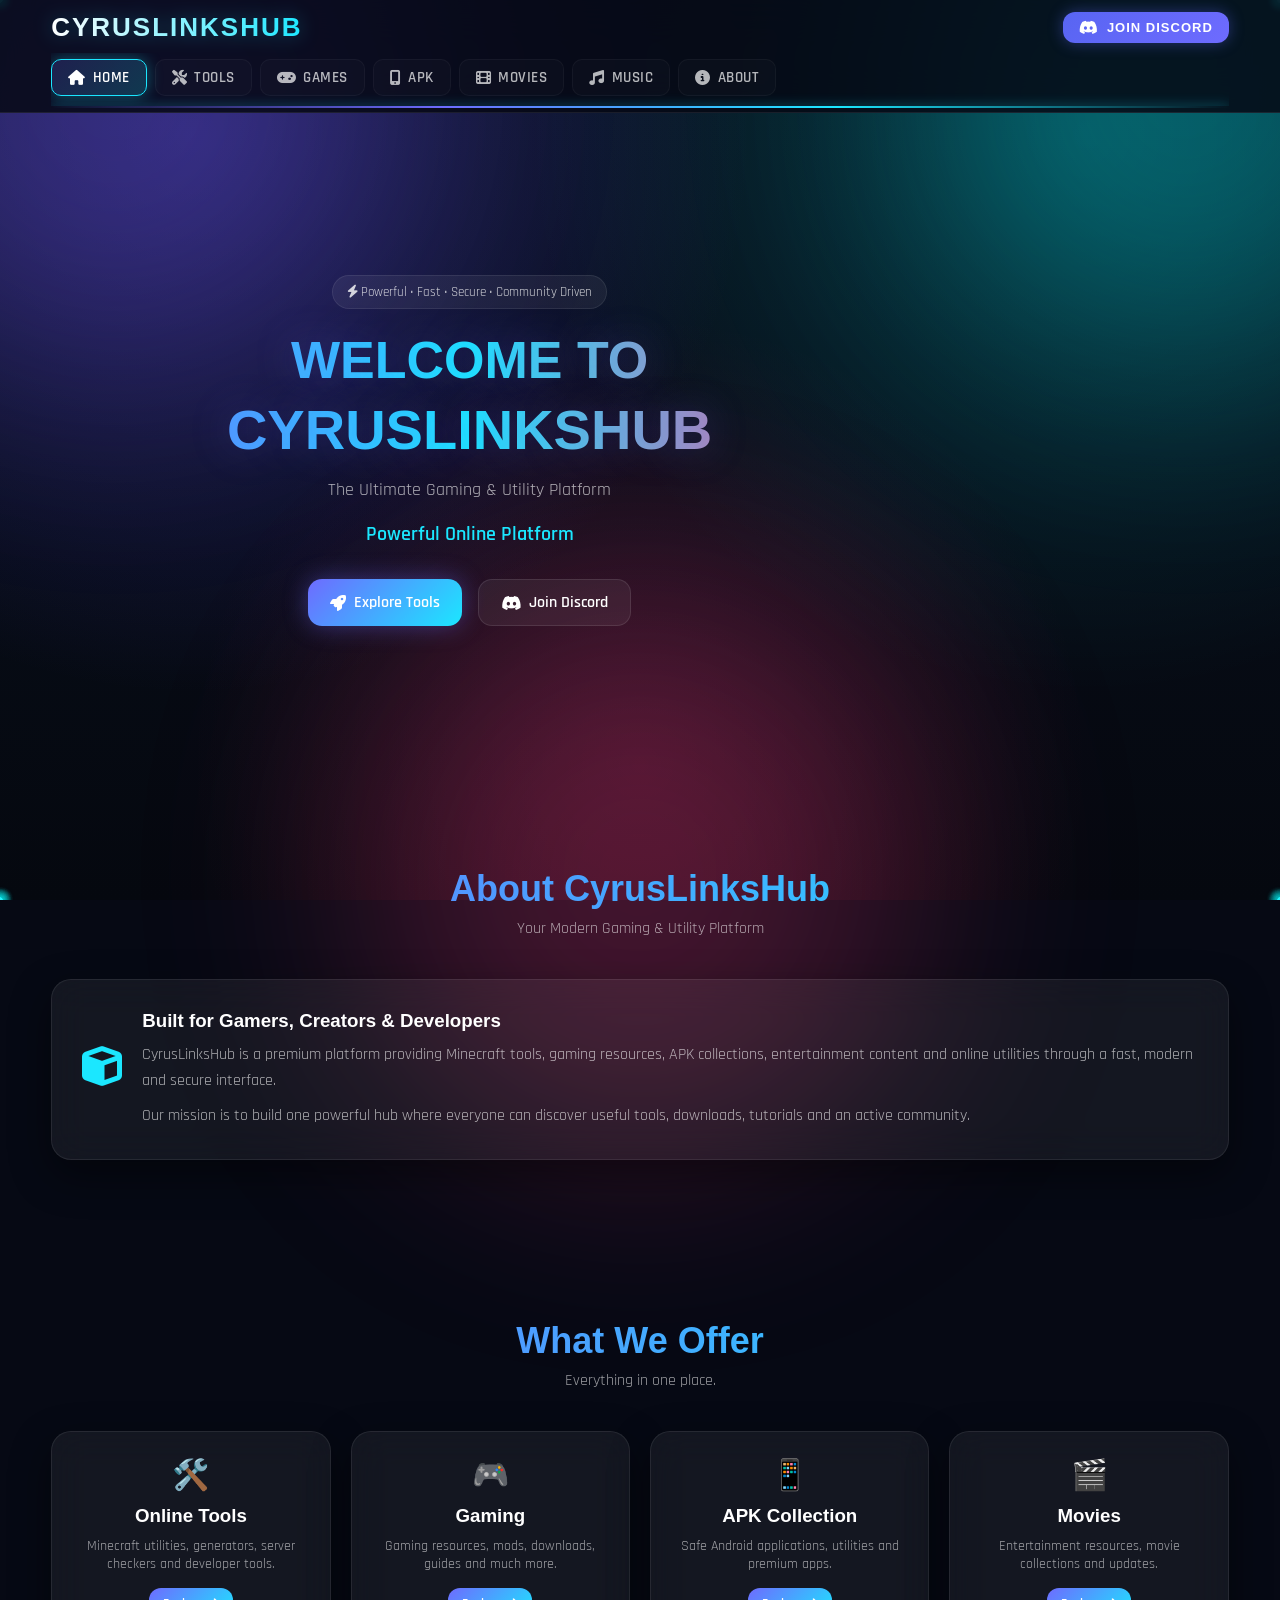
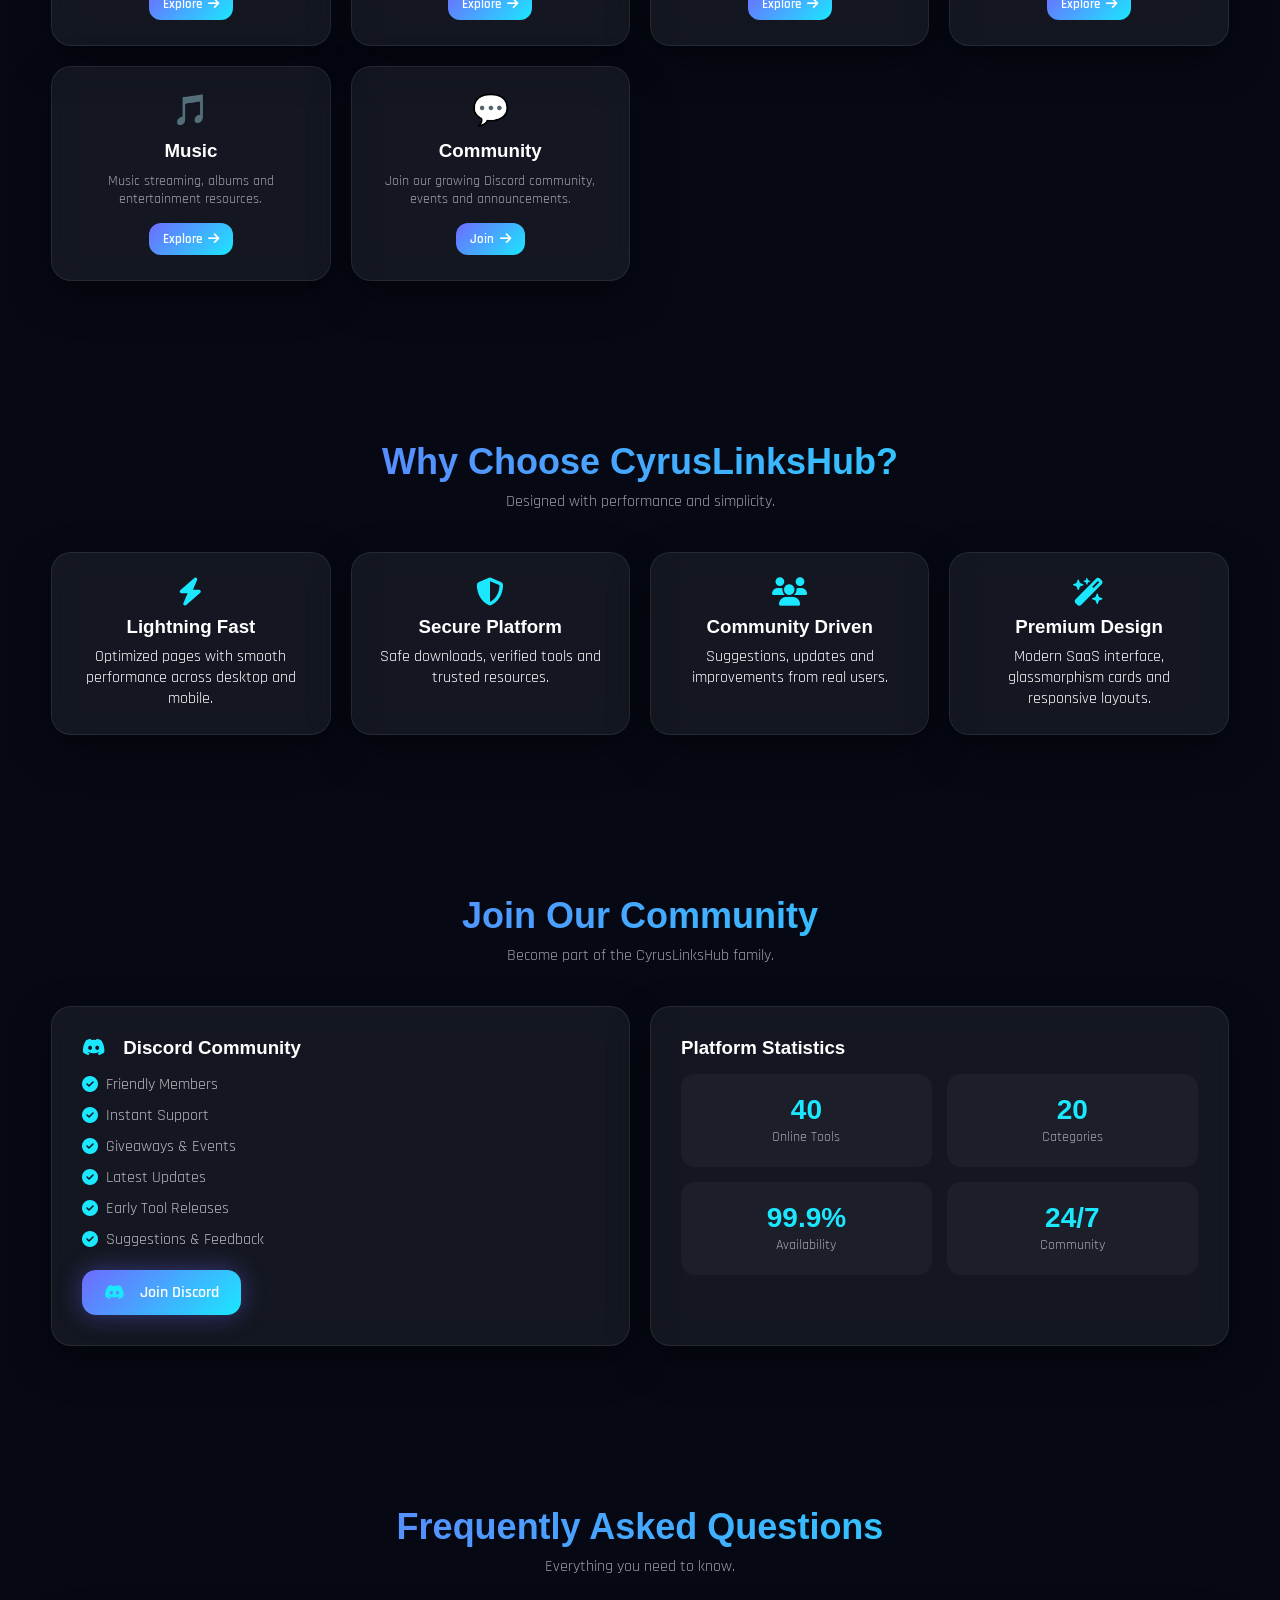
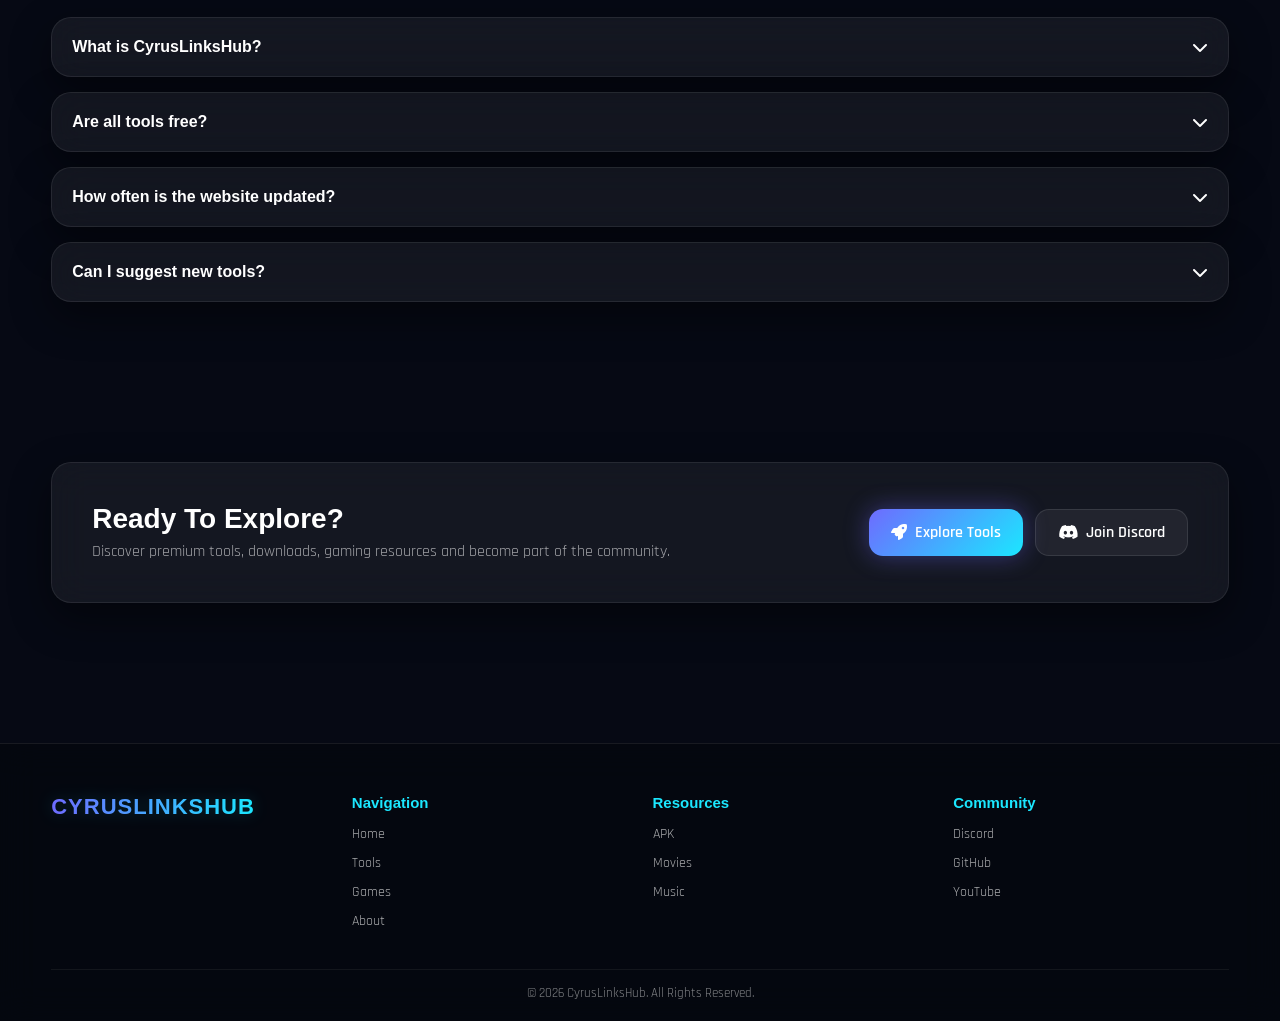
==== commit 1c741eb2: "Update index.html" ====
--- a/index.html
+++ b/index.html
@@ -438,5 +438,7 @@
         }
         animate();
     </script>
+    <script src="protection.js"></script>
+    
 </body>
 </html>
--- a/style.css
+++ b/style.css
@@ -1,947 +1,557 @@
-/* ==========================================
-   CYRUSLINKSHUB PREMIUM STYLE.CSS
-   PART 1
-========================================== */
-
-/* Google Fonts */
-
+/* ==========================================================================
+   1. CORE FONTS, RESETS & VARIABLE SCHEMES
+   ========================================================================== */
 @import url('https://fonts.googleapis.com/css2?family=Orbitron:wght@500;600;700;800&family=Rajdhani:wght@400;500;600;700&display=swap');
 
-/* Reset */
-
-*{
-margin:0;
-padding:0;
-box-sizing:border-box;
-scroll-behavior:smooth;
-}
-
-:root{
-
---bg:#060914;
---bg2:#0b1022;
-
---primary:#6E6BFF;
---secondary:#1BE7FF;
---accent:#FF4D94;
-
---glass:rgba(255,255,255,.07);
---glass2:rgba(255,255,255,.04);
-
---border:rgba(255,255,255,.08);
-
---text:#ffffff;
---muted:#bfc9d8;
-
---shadow:
-0 15px 40px rgba(0,0,0,.45);
-
---radius:18px;
-
-}
-
-/* Body */
-
-body{
-
-font-family:'Rajdhani',sans-serif;
-
-background:var(--bg);
-
-color:var(--text);
-
-overflow-x:hidden;
-
-position:relative;
-
-min-height:100vh;
-
-}
-
-/* =====================================
-BACKGROUND
-===================================== */
-
-body::before{
-
-content:"";
-
-position:fixed;
-
-inset:0;
-
-z-index:-5;
-
-background:
-
-radial-gradient(circle at 15% 15%,
-rgba(95,73,255,.30),
-transparent 42%),
-
-radial-gradient(circle at 85% 15%,
-rgba(0,255,255,.16),
-transparent 42%),
-
-radial-gradient(circle at 50% 85%,
-rgba(255,45,120,.14),
-transparent 45%),
-
-linear-gradient(
-180deg,
-#08111d,
-#070d18,
-#05080f);
-
-animation:bgMove 18s ease-in-out infinite alternate;
-
-}
-
-@keyframes bgMove{
-
-0%{
-
-transform:scale(1);
-
-}
-
-100%{
-
-transform:scale(1.06);
-
-}
-
-}
-
-/* Floating Glow */
-
-.bg-glow{
-
-position:fixed;
-
-width:550px;
-
-height:550px;
-
-border-radius:50%;
-
-filter:blur(120px);
-
-opacity:.25;
-
-z-index:-4;
-
-pointer-events:none;
-
-animation:floatGlow 12s ease-in-out infinite alternate;
-
-}
-
-.glow-left{
-
-background:#7c5cff;
-
-top:-180px;
-
-left:-160px;
-
-}
-
-.glow-right{
-
-background:#00f7ff;
-
-top:-180px;
-
-right:-180px;
-
-}
-
-.glow-bottom{
-
-background:#ff3d80;
-
-bottom:-250px;
-
-left:50%;
-
-transform:translateX(-50%);
-
-}
-
-@keyframes floatGlow{
-
-0%{
-
-transform:translateY(0);
-
-}
-
-100%{
-
-transform:translateY(35px);
-
-}
-
-}
-
-/* =====================================
-Particles Canvas
-===================================== */
-
-#particles{
-
-position:fixed;
-
-left:0;
-
-top:0;
-
-width:100%;
-
-height:100%;
-
-z-index:-3;
-
-pointer-events:none;
-
-}
-
-/* =====================================
-Container
-===================================== */
-
-.container{
-
-width:92%;
-
-max-width:1350px;
-
-margin:auto;
-
-}
-
-/* =====================================
-Glass Effect
-===================================== */
-
-.glass-card{
-
-background:rgba(255,255,255,.06);
-
-backdrop-filter:blur(18px);
-
--webkit-backdrop-filter:blur(18px);
-
-border:1px solid rgba(255,255,255,.08);
-
-border-radius:20px;
-
-box-shadow:var(--shadow);
-
-transition:.35s;
-
-}
-
-.glass-card:hover{
-
-transform:translateY(-8px);
-
-border-color:rgba(0,247,255,.35);
-
-box-shadow:
-
-0 20px 50px rgba(0,0,0,.45),
-
-0 0 25px rgba(0,247,255,.18);
-
-}
-
-/* =====================================
-Links
-===================================== */
-
-a{
-
-text-decoration:none;
-
-color:inherit;
-
-}
-
-img{
-
-max-width:100%;
-
-display:block;
-
-}
-
-/* ================================
-   NAVBAR (GLASS PREMIUM SAAS STYLE)
-================================ */
-
-.header{
-position:sticky;
-top:0;
-z-index:1000;
-background:rgba(10,12,20,0.55);
-backdrop-filter:blur(18px);
--webkit-backdrop-filter:blur(18px);
-border-bottom:1px solid rgba(255,255,255,0.08);
-}
-
-/* NAV CONTAINER */
-
-.navbar{
-display:flex;
-align-items:center;
-justify-content:space-between;
-padding:14px 0;
-}
-
-/* LOGO */
-
-.logo{
-display:flex;
-align-items:center;
-gap:12px;
-cursor:pointer;
-}
-
-.logo-box{
-width:42px;
-height:42px;
-border-radius:12px;
-background:linear-gradient(135deg,#6e6bff,#1be7ff);
-display:flex;
-align-items:center;
-justify-content:center;
-font-weight:800;
-color:white;
-box-shadow:0 0 20px rgba(110,107,255,0.4);
-transition:0.3s;
-}
-
-.logo-box:hover{
-transform:rotate(6deg) scale(1.05);
-}
-
-/* LOGO TEXT */
-
-.logo-text h2{
-font-size:18px;
-font-weight:700;
-}
-
-.logo-text span{
-font-size:12px;
-color:rgba(255,255,255,0.6);
-}
-
-/* NAV LINKS */
-
-.nav-links{
-display:flex;
-gap:18px;
-list-style:none;
-}
-
-.nav-links a{
-padding:10px 14px;
-border-radius:12px;
-font-size:14px;
-color:rgba(255,255,255,0.75);
-transition:0.3s;
-position:relative;
-}
-
-.nav-links a:hover{
-color:#fff;
-background:rgba(255,255,255,0.06);
-box-shadow:0 0 15px rgba(0,247,255,0.2);
-}
-
-.nav-links a.active{
-background:linear-gradient(135deg,#6e6bff,#1be7ff);
-color:#fff;
-box-shadow:0 0 20px rgba(110,107,255,0.4);
-}
-
-/* DISCORD BUTTON */
-
-.discord-btn{
-padding:10px 16px;
-border-radius:14px;
-background:linear-gradient(135deg,#5865F2,#6e6bff);
-color:white;
-font-weight:600;
-display:flex;
-align-items:center;
-gap:8px;
-box-shadow:0 0 20px rgba(88,101,242,0.3);
-transition:0.3s;
-}
-
-.discord-btn:hover{
-transform:translateY(-3px);
-box-shadow:0 0 30px rgba(88,101,242,0.5);
-}
-
-/* MENU TOGGLE (MOBILE) */
-
-.menu-toggle{
-display:none;
-background:rgba(255,255,255,0.06);
-border:none;
-color:white;
-padding:10px;
-border-radius:10px;
-}
-
-/* ================================
-   HERO SECTION (SAAS PREMIUM)
-================================ */
-
-.hero{
-min-height:90vh;
-display:flex;
-align-items:center;
-justify-content:center;
-text-align:center;
-position:relative;
-padding:80px 20px;
-}
-
-/* HERO CONTENT */
-
-.hero-content{
-max-width:800px;
-}
-
-/* HERO BADGE */
-
-.hero-badge{
-display:inline-block;
-padding:8px 14px;
-border-radius:20px;
-background:rgba(255,255,255,0.06);
-border:1px solid rgba(255,255,255,0.08);
-font-size:13px;
-margin-bottom:20px;
-color:rgba(255,255,255,0.8);
-}
-.logo-box img{
-width:100%;
-height:100%;
-object-fit:contain;
-border-radius:12px;
-}
-/* MAIN TITLE */
-
-.hero h1{
-font-size:52px;
-font-weight:800;
-line-height:1.1;
-background:linear-gradient(90deg,#6e6bff,#1be7ff,#ff4d94);
--webkit-background-clip:text;
--webkit-text-fill-color:transparent;
-text-shadow:0 0 40px rgba(110,107,255,0.3);
-}
-
-.hero h1 span{
-display:block;
-font-size:54px;
-}
-
-/* SUBTITLE */
-
-.hero-subtitle{
-font-size:18px;
-margin-top:12px;
-color:rgba(255,255,255,0.65);
-}
-
-/* TYPING BOX */
-
-.typing-box{
-margin-top:20px;
-font-size:18px;
-color:#1be7ff;
-min-height:24px;
-}
-
-/* ================================
-   BUTTON SYSTEM (SAAS STYLE)
-================================ */
-
-.hero-buttons{
-margin-top:30px;
-display:flex;
-gap:16px;
-justify-content:center;
-flex-wrap:wrap;
-}
-
-/* PRIMARY BUTTON */
-
-.btn{
-padding:12px 18px;
-border-radius:14px;
-font-weight:600;
-transition:0.3s;
-cursor:pointer;
-display:inline-flex;
-align-items:center;
-gap:8px;
-text-decoration:none;
-}
-
-/* PRIMARY */
-
-.btn-primary{
-background:linear-gradient(135deg,#6e6bff,#1be7ff);
-color:white;
-box-shadow:0 0 25px rgba(110,107,255,0.4);
-}
-
-.btn-primary:hover{
-transform:translateY(-3px);
-box-shadow:0 0 35px rgba(110,107,255,0.6);
-}
-
-/* SECONDARY */
-
-.btn-secondary{
-background:rgba(255,255,255,0.06);
-border:1px solid rgba(255,255,255,0.1);
-color:white;
-}
-
-.btn-secondary:hover{
-background:rgba(255,255,255,0.1);
-transform:translateY(-3px);
-}
-
-/* ================================
-   SECTION BASE STYLE
-================================ */
-
-section{
-padding:80px 0;
-position:relative;
-}
-
-.section-title{
-text-align:center;
-margin-bottom:40px;
-}
-
-.section-title h2{
-font-size:36px;
-font-weight:800;
-background:linear-gradient(90deg,#6e6bff,#1be7ff);
--webkit-background-clip:text;
--webkit-text-fill-color:transparent;
-}
-
-.section-title p{
-color:rgba(255,255,255,0.6);
-margin-top:8px;
-}
-
-/* ================================
-   ABOUT SECTION
-================================ */
-
-.about-section .about-card{
-padding:30px;
-display:flex;
-gap:20px;
-align-items:center;
-}
-
-.about-icon{
-font-size:40px;
-color:#1be7ff;
-}
-
-.about-content p{
-color:rgba(255,255,255,0.65);
-margin-top:10px;
-line-height:1.6;
-}
-
-/* ================================
-   FEATURES GRID
-================================ */
-
-.feature-grid{
-display:grid;
-grid-template-columns:repeat(auto-fit,minmax(240px,1fr));
-gap:20px;
-}
-
-.feature-card{
-padding:25px;
-text-align:center;
-}
-
-.feature-icon{
-font-size:30px;
-margin-bottom:10px;
-}
-
-.feature-card h3{
-margin-bottom:10px;
-}
-
-.feature-card p{
-color:rgba(255,255,255,0.6);
-font-size:14px;
-}
-
-/* CARD BUTTON */
-
-.card-btn{
-display:inline-flex;
-gap:6px;
-margin-top:12px;
-padding:8px 14px;
-border-radius:12px;
-background:linear-gradient(135deg,#6e6bff,#1be7ff);
-color:#fff;
-font-size:13px;
-}
-
-/* ================================
-   WHY CHOOSE GRID
-================================ */
-
-.why-grid{
-display:grid;
-grid-template-columns:repeat(auto-fit,minmax(220px,1fr));
-gap:20px;
-}
-
-.why-card{
-padding:25px;
-text-align:center;
-}
-
-.why-card i{
-font-size:28px;
-color:#1be7ff;
-margin-bottom:10px;
-}
-
-/* ================================
-   COMMUNITY SECTION
-================================ */
-
-.community-grid{
-display:grid;
-grid-template-columns:1fr 1fr;
-gap:20px;
-}
-
-.community-card ul{
-list-style:none;
-margin-top:10px;
-}
-
-.community-card li{
-margin:8px 0;
-color:rgba(255,255,255,0.7);
-}
-
-.community-card i{
-color:#1be7ff;
-margin-right:6px;
-}
-
-/* ================================
-   STATS SECTION
-================================ */
-
-.stats-grid{
-display:grid;
-grid-template-columns:repeat(2,1fr);
-gap:15px;
-margin-top:15px;
-}
-
-.stat-box{
-padding:15px;
-border-radius:14px;
-background:rgba(255,255,255,0.05);
-text-align:center;
-}
-
-.stat-box h2{
-font-size:26px;
-color:#1be7ff;
-}
-
-/* ================================
-   FAQ
-================================ */
-
-.faq-list{
-display:flex;
-flex-direction:column;
-gap:15px;
-}
-
-.faq-question{
-width:100%;
-background:none;
-border:none;
-color:#fff;
-font-size:16px;
-display:flex;
-justify-content:space-between;
-align-items:center;
-cursor:pointer;
-padding:15px;
-}
-
-.faq-answer{
-max-height:0;
-overflow:hidden;
-transition:0.4s;
-padding:0 15px;
-color:rgba(255,255,255,0.6);
-}
-
-.faq-item.active .faq-answer{
-max-height:200px;
-padding:15px;
-}
-
-/* ================================
-   CTA SECTION
-================================ */
-
-.cta-card{
-padding:40px;
-display:flex;
-justify-content:space-between;
-align-items:center;
-gap:20px;
-}
-
-.cta-card h2{
-font-size:28px;
-}
-
-.cta-card p{
-color:rgba(255,255,255,0.6);
-margin-top:6px;
-}
-
-.cta-buttons{
-display:flex;
-gap:12px;
-}
-
-/* ================================
-   CONTINUE BUTTON (IF USED)
-================================ */
-
-.continue-section{
-text-align:center;
-margin-top:30px;
-}
-
-/* ================================
-   FOOTER (PREMIUM SAAS STYLE)
-================================ */
-
-.footer{
-background:rgba(5,8,15,0.8);
-backdrop-filter:blur(18px);
--webkit-backdrop-filter:blur(18px);
-border-top:1px solid rgba(255,255,255,0.08);
-padding:50px 0 20px;
-margin-top:60px;
-}
-
-.footer-grid{
-display:grid;
-grid-template-columns:repeat(auto-fit,minmax(180px,1fr));
-gap:25px;
-margin-bottom:30px;
-}
-
-.footer-logo{
-display:flex;
-align-items:center;
-gap:12px;
-}
-
-.footer-logo h3{
-font-size:18px;
-}
-
-.footer-logo p{
-font-size:13px;
-color:rgba(255,255,255,0.6);
-}
-
-.footer-column h4{
-margin-bottom:12px;
-font-size:15px;
-color:#1be7ff;
-}
-
-.footer-column ul{
-list-style:none;
-}
-
-.footer-column ul li{
-margin:8px 0;
-}
-
-.footer-column ul li a{
-color:rgba(255,255,255,0.65);
-font-size:14px;
-transition:0.3s;
-}
-
-.footer-column ul li a:hover{
-color:#fff;
-padding-left:5px;
-}
-
-.footer-bottom{
-text-align:center;
-padding-top:15px;
-border-top:1px solid rgba(255,255,255,0.06);
-color:rgba(255,255,255,0.5);
-font-size:13px;
-}
-
-/* ================================
-   BACK TO TOP BUTTON
-================================ */
-
-#topBtn{
-position:fixed;
-bottom:25px;
-right:25px;
-width:45px;
-height:45px;
-border:none;
-border-radius:50%;
-background:linear-gradient(135deg,#6e6bff,#1be7ff);
-color:white;
-font-size:16px;
-cursor:pointer;
-display:none;
-align-items:center;
-justify-content:center;
-box-shadow:0 0 20px rgba(110,107,255,0.4);
-transition:0.3s;
-z-index:999;
-}
-
-#topBtn:hover{
-transform:translateY(-4px);
-box-shadow:0 0 30px rgba(110,107,255,0.6);
-}
-
-/* ================================
-   GLOBAL HOVER POLISH
-================================ */
-
-.glass-card:hover{
-transform:translateY(-8px) scale(1.01);
-}
-
-/* Buttons extra smooth */
-
-.btn,
-.card-btn,
-.discord-btn{
-transition:0.3s ease-in-out;
-}
-
-/* Smooth fade animation for sections */
-
-section{
-animation:fadeUp 0.8s ease-in-out;
-}
-
-@keyframes fadeUp{
-from{
-opacity:0;
-transform:translateY(20px);
-}
-to{
-opacity:1;
-transform:translateY(0);
-}
-}
-
-/* ================================
-   MOBILE RESPONSIVE FIXES
-================================ */
-
-@media(max-width:900px){
-
-.nav-links{
-display:none;
-position:absolute;
-top:70px;
-left:0;
-right:0;
-flex-direction:column;
-background:rgba(5,8,15,0.95);
-padding:20px;
-border-top:1px solid rgba(255,255,255,0.1);
-}
-
-.menu-toggle{
-display:block;
-}
-
-.community-grid{
-grid-template-columns:1fr;
-}
-
-.cta-card{
-flex-direction:column;
-text-align:center;
-}
-
-.hero h1{
-font-size:36px;
-}
-
-}
-
-/* ================================
-   SCROLLBAR STYLING
-================================ */
-
-::-webkit-scrollbar{
-width:8px;
-}
-
-::-webkit-scrollbar-track{
-background:#05080f;
-}
-
-::-webkit-scrollbar-thumb{
-background:linear-gradient(135deg,#6e6bff,#1be7ff);
-border-radius:10px;
-}
-
-/* ================================
-   TEXT SELECTION
-================================ */
-
-::selection{
-background:#1be7ff;
-color:#000;
-}
+* {
+    margin: 0;
+    padding: 0;
+    box-sizing: border-box;
+    scroll-behavior: smooth;
+}
+
+:root {
+    --bg: #060914;
+    --bg2: #0b1022;
+    --primary: #6E6BFF;
+    --secondary: #1BE7FF;
+    --accent: #FF4D94;
+    --glass: rgba(255, 255, 255, .07);
+    --glass2: rgba(255, 255, 255, .04);
+    --border: rgba(255, 255, 255, .08);
+    --text: #ffffff;
+    --muted: #bfc9d8;
+    --shadow: 0 15px 40px rgba(0, 0, 0, .45);
+    --radius: 18px;
+}
+
+body {
+    font-family: 'Rajdhani', sans-serif;
+    background: var(--bg);
+    color: var(--text);
+    overflow-x: hidden;
+    position: relative;
+    min-height: 100vh;
+}
+
+/* Premium Animated Space Gradient Background */
+body::before {
+    content: "";
+    position: fixed;
+    inset: 0;
+    z-index: -5;
+    background: radial-gradient(circle at 15% 15%, rgba(95, 73, 255, .30), transparent 42%), 
+                radial-gradient(circle at 85% 15%, rgba(0, 255, 255, .16), transparent 42%), 
+                radial-gradient(circle at 50% 85%, rgba(255, 45, 120, .14), transparent 45%), 
+                linear-gradient(180deg, #08111d, #070d18, #05080f);
+    animation: bgMove 18s ease-in-out infinite alternate;
+}
+
+@keyframes bgMove {
+    0% { transform: scale(1); }
+    100% { transform: scale(1.06); }
+}
+
+/* Ambient Floating Background Glows */
+.bg-glow {
+    position: fixed;
+    width: 550px;
+    height: 550px;
+    border-radius: 50%;
+    filter: blur(120px);
+    opacity: .25;
+    z-index: -4;
+    pointer-events: none;
+    animation: floatGlow 12s ease-in-out infinite alternate;
+}
+
+.glow-left { background: #7c5cff; top: -180px; left: -160px; }
+.glow-right { background: #00f7ff; top: -180px; right: -180px; }
+.glow-bottom { background: #ff3d80; bottom: -250px; left: 50%; transform: translateX(-50%); }
+
+@keyframes floatGlow {
+    0% { transform: translateY(0); }
+    100% { transform: translateY(35px); }
+}
+
+#particles {
+    position: fixed;
+    left: 0;
+    top: 0;
+    width: 100%;
+    height: 100%;
+    z-index: -3;
+    pointer-events: none;
+}
+
+/* Global Content Wrap */
+.container {
+    width: 92%;
+    max-width: 1350px;
+    margin: auto;
+}
+
+a { text-decoration: none; color: inherit; }
+img { max-width: 100%; display: block; }
+
+/* ==========================================================================
+   2. HEADER, ANIMATED BRAND TEXT & GLOWING SCROLLABLE NAV
+   ========================================================================== */
+.header {
+    position: sticky;
+    top: 0;
+    z-index: 1000;
+    background: rgba(6, 9, 20, 0.85);
+    backdrop-filter: blur(20px);
+    -webkit-backdrop-filter: blur(20px);
+    border-bottom: 1px solid rgba(255, 255, 255, 0.08);
+    padding: 12px 0 4px 0;
+}
+
+/* Top Row: Brand Text Left, Discord Button Right */
+.brand-bar {
+    display: flex;
+    align-items: center;
+    justify-content: space-between;
+    width: 100%;
+    padding-bottom: 10px;
+}
+
+/* Professional Animated Branding Typography */
+.brand-text {
+    font-family: 'Orbitron', sans-serif;
+    font-size: 26px;
+    font-weight: 800;
+    text-transform: uppercase;
+    letter-spacing: 2px;
+    background: linear-gradient(90deg, #ffffff, #1be7ff, #6e6bff, #ffffff);
+    background-size: 300% auto;
+    -webkit-background-clip: text;
+    -webkit-text-fill-color: transparent;
+    animation: shineText 6s linear infinite;
+    filter: drop-shadow(0 0 10px rgba(27, 231, 255, 0.3));
+    transition: 0.3s;
+}
+
+.brand-text:hover {
+    filter: drop-shadow(0 0 18px rgba(110, 107, 255, 0.7));
+    transform: scale(1.02);
+}
+
+@keyframes shineText {
+    0% { background-position: 0% 50%; }
+    50% { background-position: 100% 50%; }
+    100% { background-position: 0% 50%; }
+}
+
+/* Header Discord Integration Hook */
+.discord-btn {
+    padding: 8px 16px;
+    border-radius: 12px;
+    background: linear-gradient(135deg, #5865F2, #6e6bff);
+    color: white;
+    font-family: 'Orbitron', sans-serif;
+    font-size: 13px;
+    font-weight: 700;
+    text-transform: uppercase;
+    letter-spacing: 1px;
+    display: flex;
+    align-items: center;
+    gap: 8px;
+    box-shadow: 0 0 15px rgba(88, 101, 242, 0.4);
+    transition: 0.3s cubic-bezier(0.175, 0.885, 0.32, 1.275);
+}
+
+.discord-btn i {
+    font-size: 15px;
+}
+
+.discord-btn:hover {
+    transform: translateY(-2px);
+    box-shadow: 0 0 25px rgba(110, 107, 255, 0.7);
+}
+
+/* Scrollable Horizontal Navigation System */
+.navbar {
+    width: 100%;
+    overflow-x: auto;
+    white-space: nowrap;
+    padding: 6px 0 8px 0;
+    -webkit-overflow-scrolling: touch;
+    position: relative;
+}
+
+/* Glowing Indicator Strip beneath navbar */
+.navbar::after {
+    content: '';
+    position: absolute;
+    bottom: 0;
+    left: 0;
+    width: 100%;
+    height: 2px;
+    background: linear-gradient(90deg, transparent, #6e6bff, #1be7ff, transparent);
+    box-shadow: 0 1px 12px rgba(27, 231, 255, 0.8);
+    pointer-events: none;
+}
+
+.nav-links {
+    display: inline-flex;
+    gap: 8px;
+    list-style: none;
+    padding-bottom: 4px;
+}
+
+.nav-links li {
+    display: inline-block;
+}
+
+.nav-links a {
+    padding: 8px 16px;
+    border-radius: 10px;
+    font-size: 15px;
+    font-weight: 600;
+    text-transform: uppercase;
+    letter-spacing: 0.5px;
+    color: rgba(255, 255, 255, 0.7);
+    transition: 0.25s ease;
+    display: flex;
+    align-items: center;
+    gap: 7px;
+    background: rgba(255, 255, 255, 0.02);
+    border: 1px solid rgba(255, 255, 255, 0.04);
+}
+
+.nav-links a:hover {
+    color: #fff;
+    background: rgba(27, 231, 255, 0.08);
+    border-color: rgba(27, 231, 255, 0.3);
+    box-shadow: 0 0 15px rgba(27, 231, 255, 0.2);
+}
+
+.nav-links a.active {
+    background: linear-gradient(135deg, rgba(110, 107, 255, 0.2), rgba(27, 231, 255, 0.2));
+    border-color: #1be7ff;
+    color: #fff;
+    box-shadow: 0 0 15px rgba(27, 231, 255, 0.35);
+}
+
+/* Custom Minimal Scrollbar for the Navigation Stream */
+.navbar::-webkit-scrollbar {
+    height: 3px;
+}
+.navbar::-webkit-scrollbar-track {
+    background: transparent;
+}
+.navbar::-webkit-scrollbar-thumb {
+    background: rgba(255, 255, 255, 0.1);
+    border-radius: 10px;
+}
+.navbar:hover::-webkit-scrollbar-thumb {
+    background: rgba(27, 231, 255, 0.4);
+}
+
+/* ==========================================================================
+   3. HERO AREA VIEWPORT STYLING
+   ========================================================================== */
+.hero {
+    min-height: 75vh;
+    display: flex;
+    align-items: center;
+    justify-content: center;
+    text-align: center;
+    position: relative;
+    padding: 50px 20px;
+}
+
+.hero-content { max-width: 800px; }
+
+.hero-badge {
+    display: inline-block;
+    padding: 8px 14px;
+    border-radius: 20px;
+    background: rgba(255, 255, 255, 0.06);
+    border: 1px solid rgba(255, 255, 255, 0.08);
+    font-size: 13px;
+    margin-bottom: 20px;
+    color: rgba(255, 255, 255, 0.8);
+}
+
+.hero h1 {
+    font-family: 'Orbitron', sans-serif;
+    font-size: 52px;
+    font-weight: 800;
+    line-height: 1.2;
+    background: linear-gradient(90deg, #6e6bff, #1be7ff, #ff4d94);
+    -webkit-background-clip: text;
+    -webkit-text-fill-color: transparent;
+    text-shadow: 0 0 40px rgba(110, 107, 255, 0.3);
+}
+
+.hero h1 span {
+    display: block;
+    font-size: 56px;
+    margin-top: 5px;
+}
+
+.hero-subtitle {
+    font-size: 18px;
+    margin-top: 15px;
+    color: rgba(255, 255, 255, 0.65);
+}
+
+.typing-box {
+    margin-top: 20px;
+    font-size: 20px;
+    color: #1be7ff;
+    min-height: 28px;
+    font-weight: 600;
+}
+
+.hero-buttons {
+    margin-top: 30px;
+    display: flex;
+    gap: 16px;
+    justify-content: center;
+    flex-wrap: wrap;
+}
+
+.btn {
+    padding: 12px 22px;
+    border-radius: 14px;
+    font-weight: 600;
+    transition: 0.3s ease-in-out;
+    cursor: pointer;
+    display: inline-flex;
+    align-items: center;
+    gap: 8px;
+}
+
+.btn-primary {
+    background: linear-gradient(135deg, #6e6bff, #1be7ff);
+    color: white;
+    box-shadow: 0 0 25px rgba(110, 107, 255, 0.4);
+}
+
+.btn-primary:hover {
+    transform: translateY(-3px);
+    box-shadow: 0 0 35px rgba(110, 107, 255, 0.6);
+}
+
+.btn-secondary {
+    background: rgba(255, 255, 255, 0.06);
+    border: 1px solid rgba(255, 255, 255, 0.1);
+    color: white;
+}
+
+.btn-secondary:hover {
+    background: rgba(255, 255, 255, 0.1);
+    transform: translateY(-3px);
+}
+
+/* ==========================================================================
+   4. SECTIONS & CARDS METRICS
+   ========================================================================== */
+section {
+    padding: 80px 0;
+    position: relative;
+    animation: fadeUp 0.8s ease-in-out;
+}
+
+@keyframes fadeUp {
+    from { opacity: 0; transform: translateY(20px); }
+    to { opacity: 1; transform: translateY(0); }
+}
+
+.section-title { text-align: center; margin-bottom: 40px; }
+.section-title h2 {
+    font-family: 'Orbitron', sans-serif;
+    font-size: 36px;
+    font-weight: 800;
+    background: linear-gradient(90deg, #6e6bff, #1be7ff);
+    -webkit-background-clip: text;
+    -webkit-text-fill-color: transparent;
+}
+.section-title p { color: rgba(255, 255, 255, 0.6); margin-top: 8px; }
+
+.glass-card {
+    background: rgba(255, 255, 255, .06);
+    backdrop-filter: blur(18px);
+    -webkit-backdrop-filter: blur(18px);
+    border: 1px solid rgba(255, 255, 255, .08);
+    border-radius: 20px;
+    box-shadow: var(--shadow);
+    transition: 0.35s cubic-bezier(0.165, 0.84, 0.44, 1);
+}
+
+.glass-card:hover {
+    transform: translateY(-8px) scale(1.01);
+    border-color: rgba(0, 247, 255, .35);
+    box-shadow: 0 20px 50px rgba(0, 0, 0, .45), 0 0 25px rgba(0, 247, 255, .18);
+}
+
+/* About Module Grid */
+.about-section .about-card { 
+    padding: 30px; 
+    display: flex; 
+    gap: 20px; 
+    align-items: center; 
+}
+.about-icon { font-size: 40px; color: #1be7ff; }
+.about-content h3 { font-family: 'Orbitron', sans-serif; }
+.about-content p { color: rgba(255, 255, 255, 0.65); margin-top: 10px; line-height: 1.6; }
+
+/* Features Utility Matrix Grid */
+.feature-grid { display: grid; grid-template-columns: repeat(auto-fit, minmax(240px, 1fr)); gap: 20px; }
+.feature-card { padding: 25px; text-align: center; }
+.feature-icon { font-size: 30px; margin-bottom: 10px; }
+.feature-card h3 { margin-bottom: 10px; font-family: 'Orbitron', sans-serif; }
+.feature-card p { color: rgba(255, 255, 255, 0.6); font-size: 14px; }
+
+.card-btn {
+    display: inline-flex;
+    align-items: center;
+    gap: 6px;
+    margin-top: 15px;
+    padding: 8px 14px;
+    border-radius: 12px;
+    background: linear-gradient(135deg, #6e6bff, #1be7ff);
+    color: #fff;
+    font-size: 13px;
+    font-weight: 600;
+    transition: 0.3s ease-in-out;
+}
+.card-btn:hover { transform: scale(1.05); box-shadow: 0 0 15px rgba(27, 231, 255, 0.4); }
+
+/* Why Parameters Grid */
+.why-grid { display: grid; grid-template-columns: repeat(auto-fit, minmax(220px, 1fr)); gap: 20px; }
+.why-card { padding: 25px; text-align: center; }
+.why-card i { font-size: 28px; color: #1be7ff; margin-bottom: 10px; }
+.why-card h3 { font-family: 'Orbitron', sans-serif; margin-bottom: 8px; }
+
+/* Community Dashboard Grid Layouts */
+.community-grid { display: grid; grid-template-columns: 1fr 1fr; gap: 20px; }
+.community-card { padding: 30px; }
+.community-card h3 { font-family: 'Orbitron', sans-serif; margin-bottom: 15px; display: flex; align-items: center; gap: 10px; }
+.community-card ul { list-style: none; margin-bottom: 20px; }
+.community-card li { margin: 10px 0; color: rgba(255, 255, 255, 0.7); display: flex; align-items: center; }
+.community-card i { color: #1be7ff; margin-right: 8px; }
+
+.stats-card { padding: 30px; }
+.stats-card h3 { font-family: 'Orbitron', sans-serif; margin-bottom: 15px; }
+.stats-grid { display: grid; grid-template-columns: repeat(2, 1fr); gap: 15px; }
+.stat-box { padding: 20px; border-radius: 14px; background: rgba(255, 255, 255, 0.03); text-align: center; }
+.stat-box h2 { font-family: 'Orbitron', sans-serif; font-size: 28px; color: #1be7ff; }
+.stat-box span { color: rgba(255, 255, 255, 0.6); font-size: 14px; }
+
+/* ==========================================================================
+   5. INTERACTIVE ACCORDIONS (FAQ) & CTA PANELS
+   ========================================================================== */
+.faq-list { display: flex; flex-direction: column; gap: 15px; }
+.faq-item { padding: 5px; }
+.faq-question { width: 100%; background: none; border: none; color: #fff; font-size: 16px; font-weight: 600; display: flex; justify-content: space-between; align-items: center; cursor: pointer; padding: 15px; text-align: left; }
+.faq-answer { max-height: 0; overflow: hidden; transition: 0.4s; padding: 0 15px; color: rgba(255, 255, 255, 0.6); line-height: 1.6; }
+.faq-item.active .faq-answer { max-height: 200px; padding: 15px; }
+
+.cta-card { padding: 40px; display: flex; justify-content: space-between; align-items: center; gap: 20px; }
+.cta-card h2 { font-family: 'Orbitron', sans-serif; font-size: 28px; }
+.cta-card p { color: rgba(255, 255, 255, 0.6); margin-top: 6px; }
+.cta-buttons { display: flex; gap: 12px; }
+
+/* ==========================================================================
+   6. PREMIUM METRICS SYSTEM FOOTER (TEXT BRAND FIXED)
+   ========================================================================== */
+.footer {
+    background: rgba(5, 8, 15, 0.9);
+    backdrop-filter: blur(18px);
+    -webkit-backdrop-filter: blur(18px);
+    border-top: 1px solid rgba(255, 255, 255, 0.08);
+    padding: 50px 0 20px;
+    margin-top: 60px;
+}
+
+.footer-grid { display: grid; grid-template-columns: repeat(auto-fit, minmax(180px, 1fr)); gap: 25px; margin-bottom: 30px; }
+.footer-brand { display: flex; align-items: center; }
+
+.footer-brand-text {
+    font-family: 'Orbitron', sans-serif;
+    font-size: 22px;
+    font-weight: 800;
+    text-transform: uppercase;
+    letter-spacing: 1px;
+    background: linear-gradient(90deg, #6e6bff, #1be7ff);
+    -webkit-background-clip: text;
+    -webkit-text-fill-color: transparent;
+    filter: drop-shadow(0 0 8px rgba(27, 231, 255, 0.2));
+}
+
+.footer-column h4 { margin-bottom: 12px; font-family: 'Orbitron', sans-serif; font-size: 15px; color: #1be7ff; }
+.footer-column ul { list-style: none; }
+.footer-column ul li { margin: 8px 0; }
+.footer-column ul li a { color: rgba(255, 255, 255, 0.65); font-size: 14px; transition: 0.3s; }
+.footer-column ul li a:hover { color: #fff; padding-left: 5px; }
+
+.footer-bottom { text-align: center; padding-top: 15px; border-top: 1px solid rgba(255, 255, 255, 0.06); color: rgba(255, 255, 255, 0.5); font-size: 13px; }
+
+/* ==========================================================================
+   7. FLOATING INTERFACES & RESPONSIVE LAYOUT BREAKPOINTS
+   ========================================================================== */
+#topBtn {
+    position: fixed;
+    bottom: 25px;
+    right: 25px;
+    width: 45px;
+    height: 45px;
+    border: none;
+    border-radius: 50%;
+    background: linear-gradient(135deg, #6e6bff, #1be7ff);
+    color: white;
+    font-size: 16px;
+    cursor: pointer;
+    display: none;
+    align-items: center;
+    justify-content: center;
+    box-shadow: 0 0 20px rgba(110, 107, 255, 0.4);
+    transition: 0.3s;
+    z-index: 999;
+}
+#topBtn:hover { transform: translateY(-4px); box-shadow: 0 0 30px rgba(110, 107, 255, 0.6); }
+
+/* Responsive Scale Checks */
+@media(max-width: 768px) {
+    .brand-text { font-size: 21px; letter-spacing: 1px; }
+    .discord-btn { padding: 6px 12px; font-size: 11px; }
+    .community-grid { grid-template-columns: 1fr; }
+    .cta-card { flex-direction: column; text-align: center; padding: 30px; }
+    .cta-buttons { margin-top: 10px; }
+    .hero h1 { font-size: 36px; }
+    .hero h1 span { font-size: 40px; }
+}
+
+/* Scrollbar and Custom Selection Overlays */
+::-webkit-scrollbar { width: 8px; }
+::-webkit-scrollbar-track { background: #05080f; }
+::-webkit-scrollbar-thumb { background: linear-gradient(135deg, #6e6bff, #1be7ff); border-radius: 10px; }
+::selection { background: #1be7ff; color: #000; }
+
+/* ==========================================================================
+   8. ANTI-COPY & CONTENT PROTECTION (PC & MOBILE)
+   ========================================================================== */
+body, html {
+    /* Disables text selection across all desktop browsers */
+    -webkit-user-select: none;  
+    -moz-user-select: none;     
+    -ms-user-select: none;      
+    user-select: none;          
+
+    /* CRITICAL FOR PHONES: Disables the magnifying glass/long-press menu on iOS and Android */
+    -webkit-touch-callout: none; 
+}
+
+/* Keeps interactive inputs functioning normally if you ever add them */
+input, textarea, select {
+    -webkit-user-select: text;
+    -moz-user-select: text;
+    -ms-user-select: text;
+    user-select: text;
+    -webkit-touch-callout: default;
+}
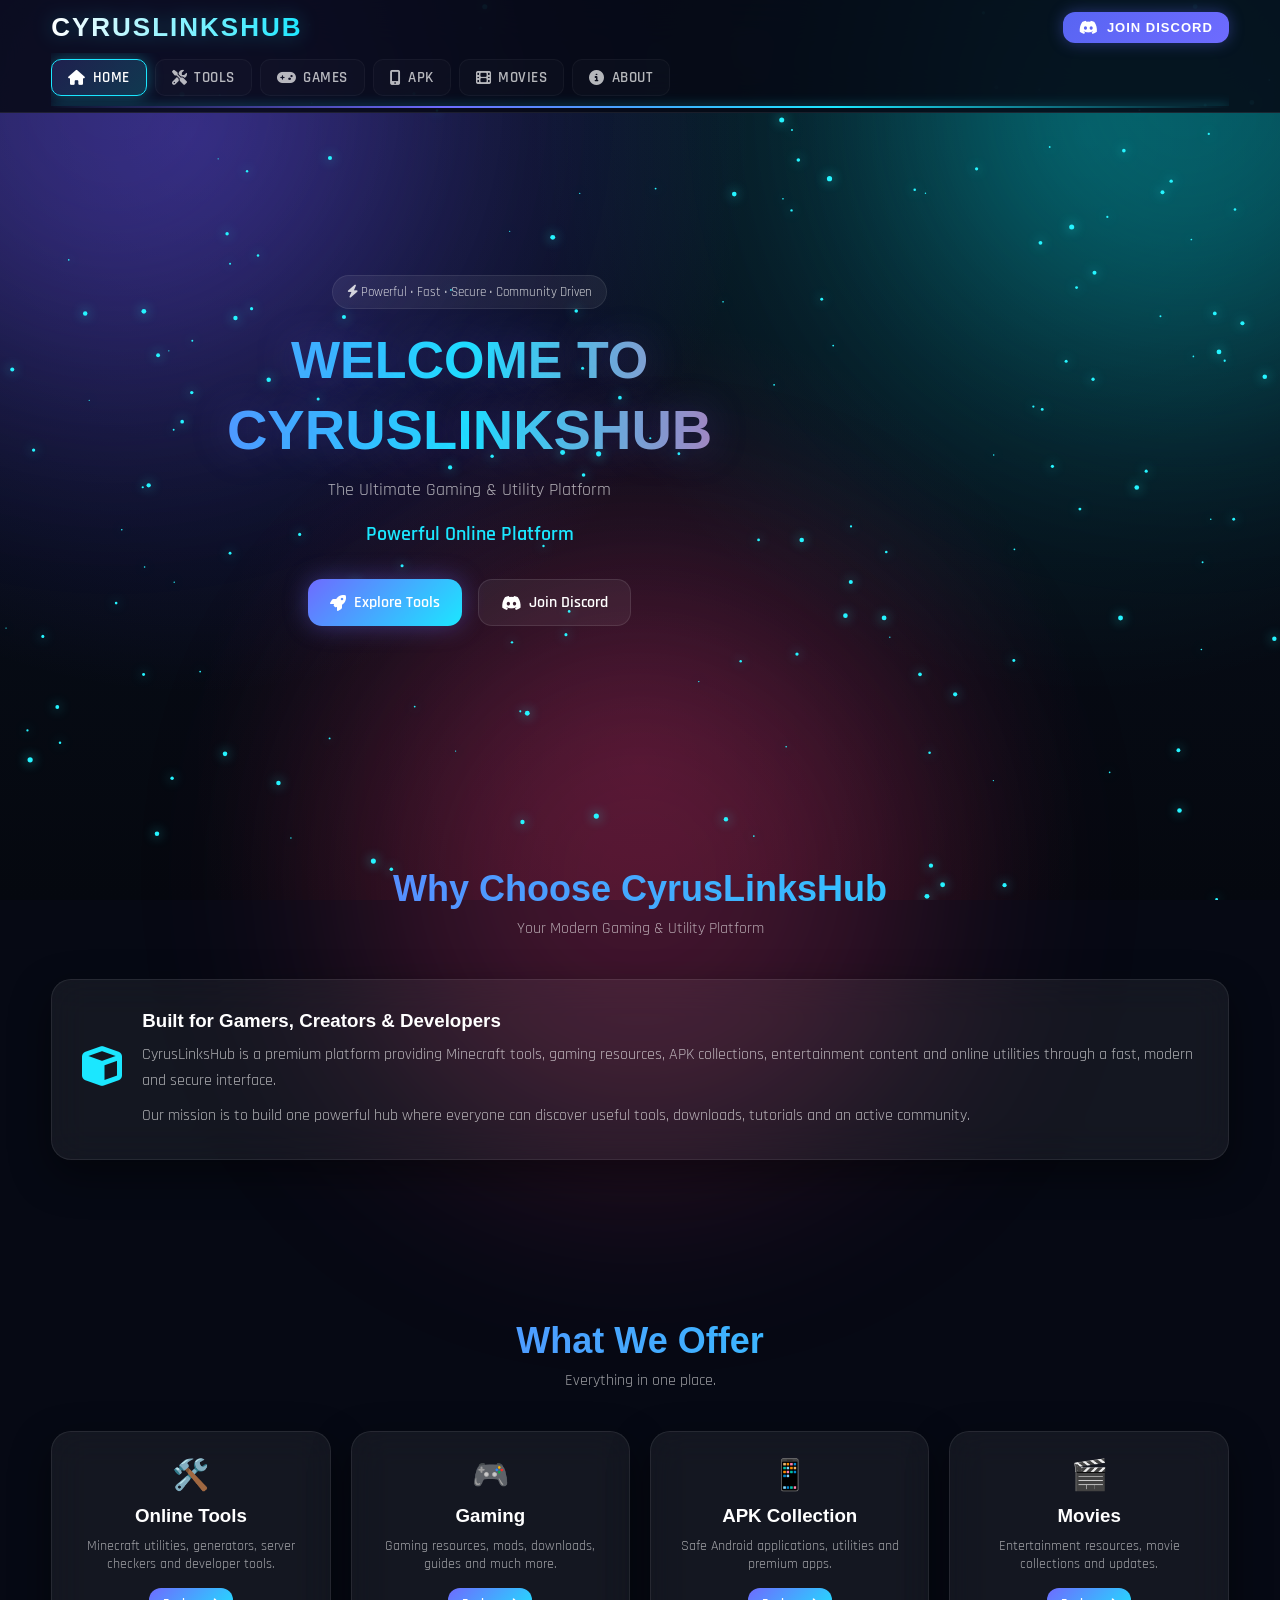
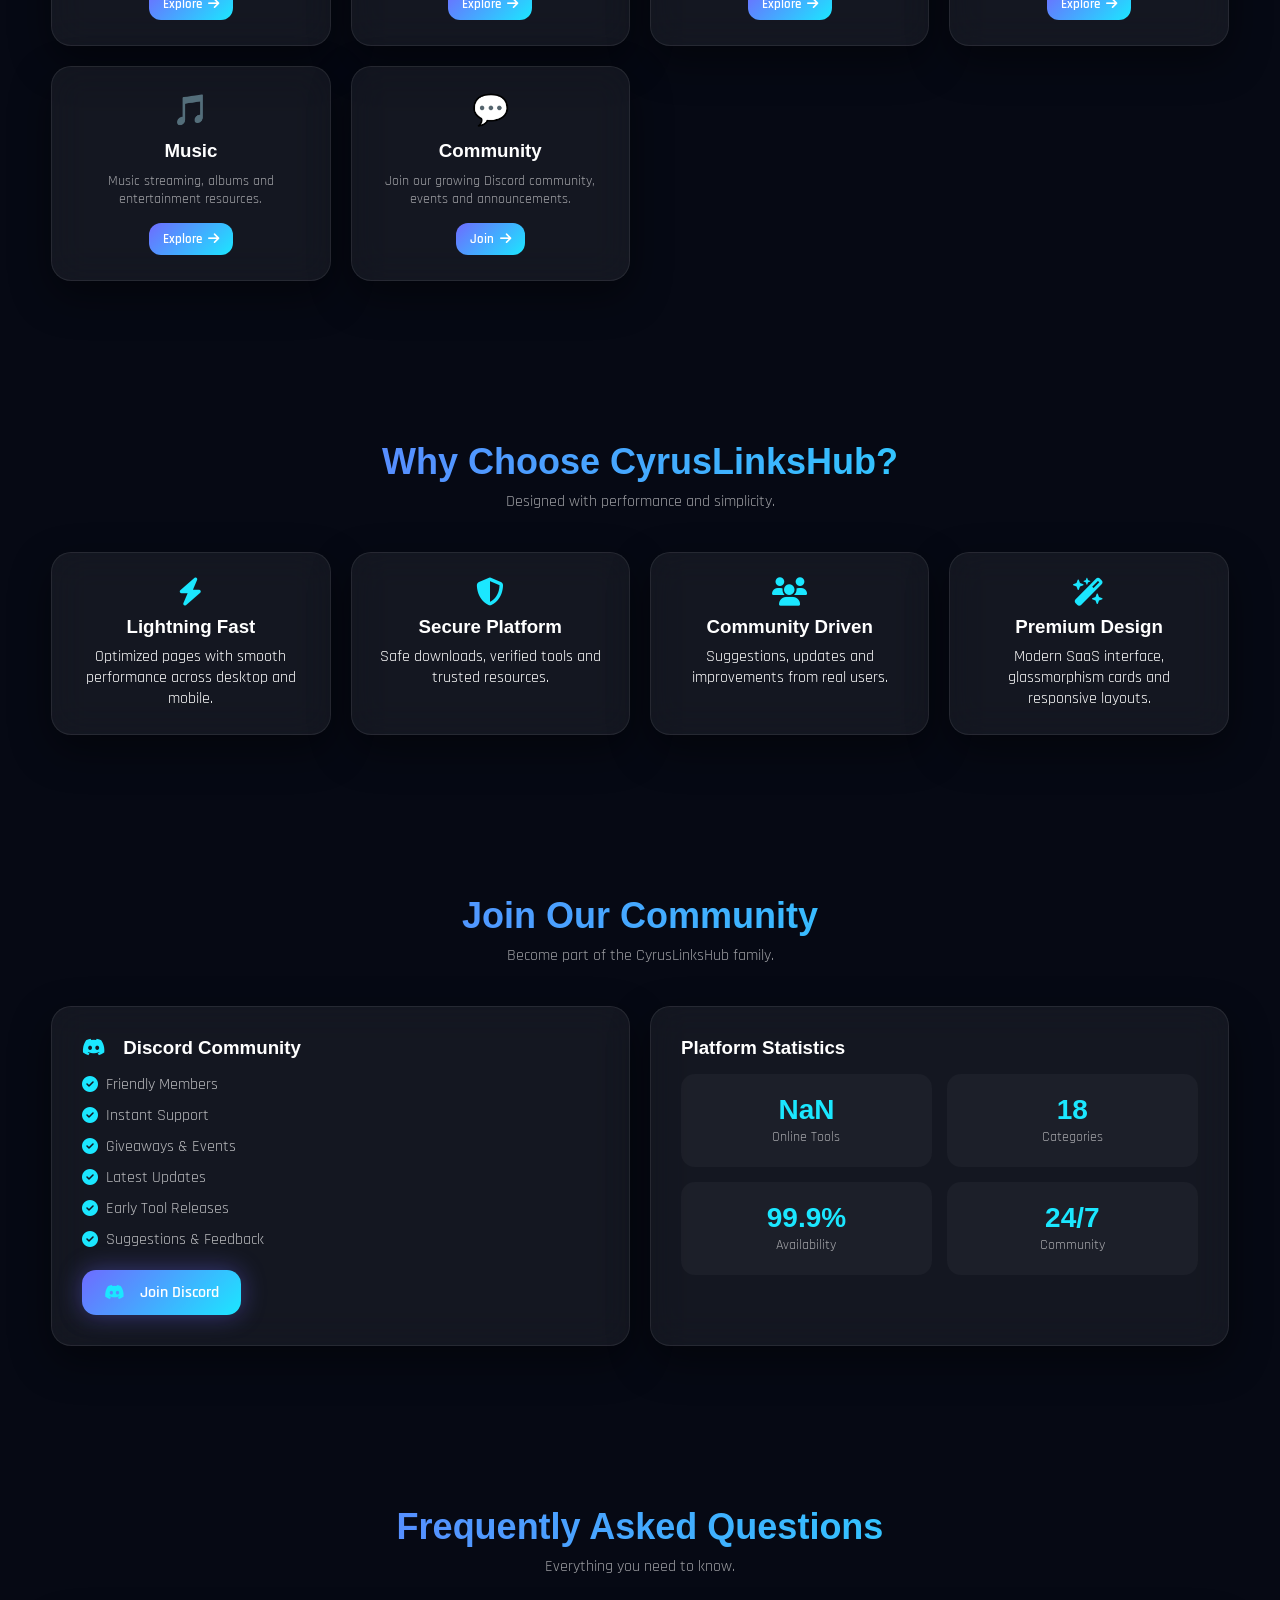
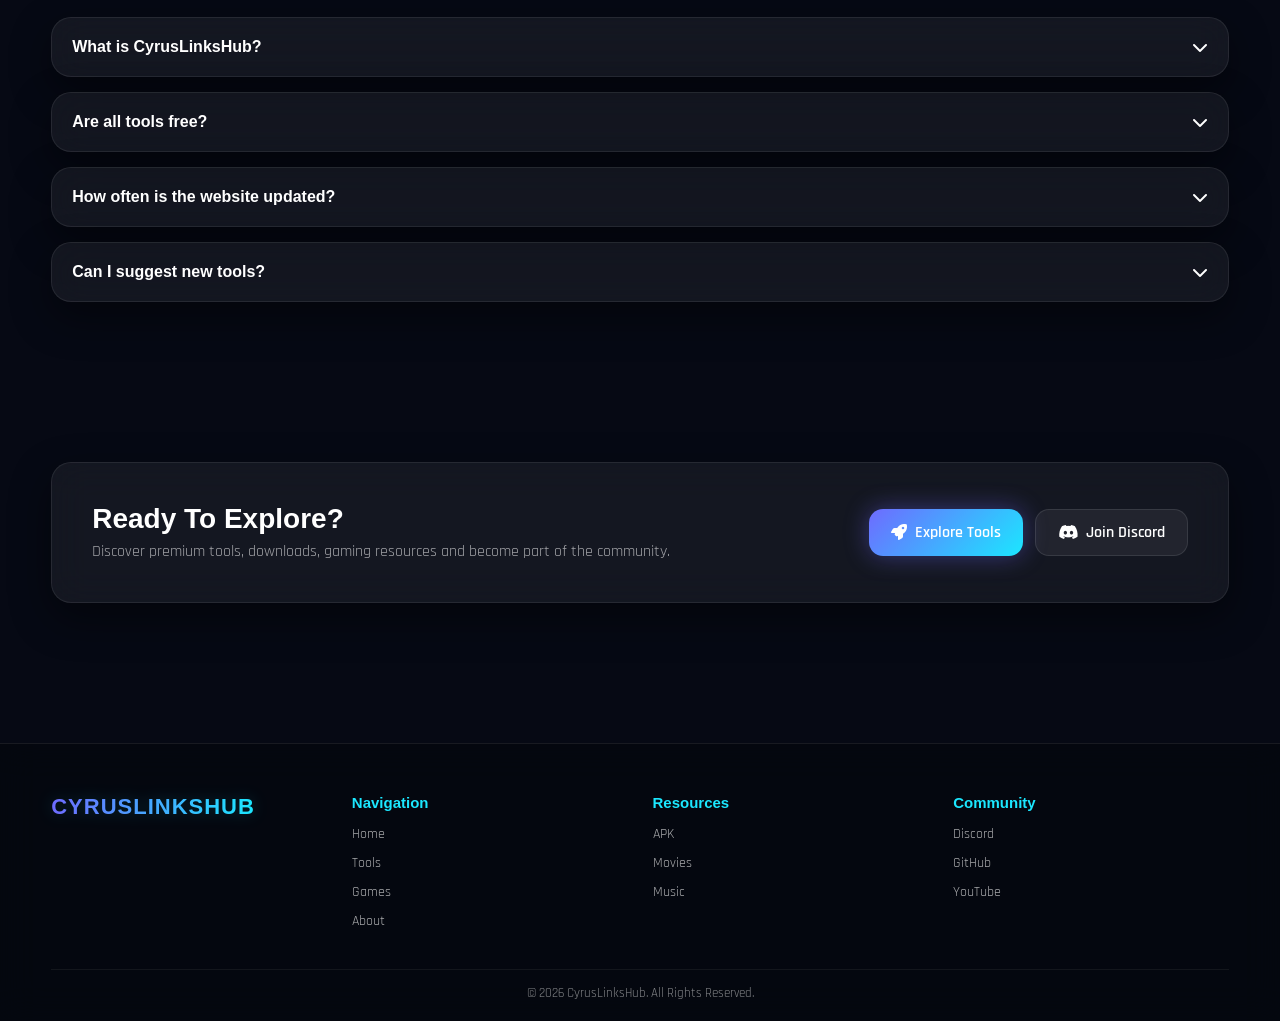
==== commit 2363b397: "Update index.html" ====
--- a/index.html
+++ b/index.html
@@ -25,7 +25,7 @@
         <div class="container">
             <!-- Top Row: Animated Brand Title & Discord Button -->
             <div class="brand-bar">
-                <a href="index.html" class="brand-text">cyruslinkshub</a>
+                <a href="/" class="brand-text">cyruslinkshub</a>
                 <a href="https://discord.gg/" target="_blank" class="discord-btn">
                     <i class="fab fa-discord"></i> Join Discord
                 </a>
@@ -35,37 +35,32 @@
             <nav class="navbar">
                 <ul class="nav-links">
                     <li>
-                        <a class="active" href="index.html">
+                        <a class="active" href="/">
                             <i class="fa-solid fa-house"></i> Home
                         </a>
                     </li>
                     <li>
-                        <a href="tools.html">
+                        <a href="/tools/">
                             <i class="fa-solid fa-screwdriver-wrench"></i> Tools
                         </a>
                     </li>
                     <li>
-                        <a href="games.html">
+                        <a href="/games/">
                             <i class="fa-solid fa-gamepad"></i> Games
                         </a>
                     </li>
                     <li>
-                        <a href="apk.html">
+                        <a href="/apk/">
                             <i class="fa-solid fa-mobile-screen-button"></i> APK
                         </a>
                     </li>
                     <li>
-                        <a href="movies.html">
+                        <a href="/movies/">
                             <i class="fa-solid fa-film"></i> Movies
                         </a>
                     </li>
                     <li>
-                        <a href="music.html">
-                            <i class="fa-solid fa-music"></i> Music
-                        </a>
-                    </li>
-                    <li>
-                        <a href="#about">
+                        <a href="about">
                             <i class="fa-solid fa-circle-info"></i> About
                         </a>
                     </li>
@@ -102,7 +97,7 @@
         <section id="about" class="about-section">
             <div class="container">
                 <div class="section-title">
-                    <h2>About CyrusLinksHub</h2>
+                    <h2>Why Choose CyrusLinksHub</h2>
                     <p>Your Modern Gaming & Utility Platform</p>
                 </div>
                 <div class="glass-card about-card">
@@ -224,7 +219,7 @@
                         <h3>Platform Statistics</h3>
                         <div class="stats-grid">
                             <div class="stat-box">
-                                <h2 class="counter" data-target="150">0</h2>
+                                <h2 class="counter" data-target="15+">0</h2>
                                 <span>Online Tools</span>
                             </div>
                             <div class="stat-box">
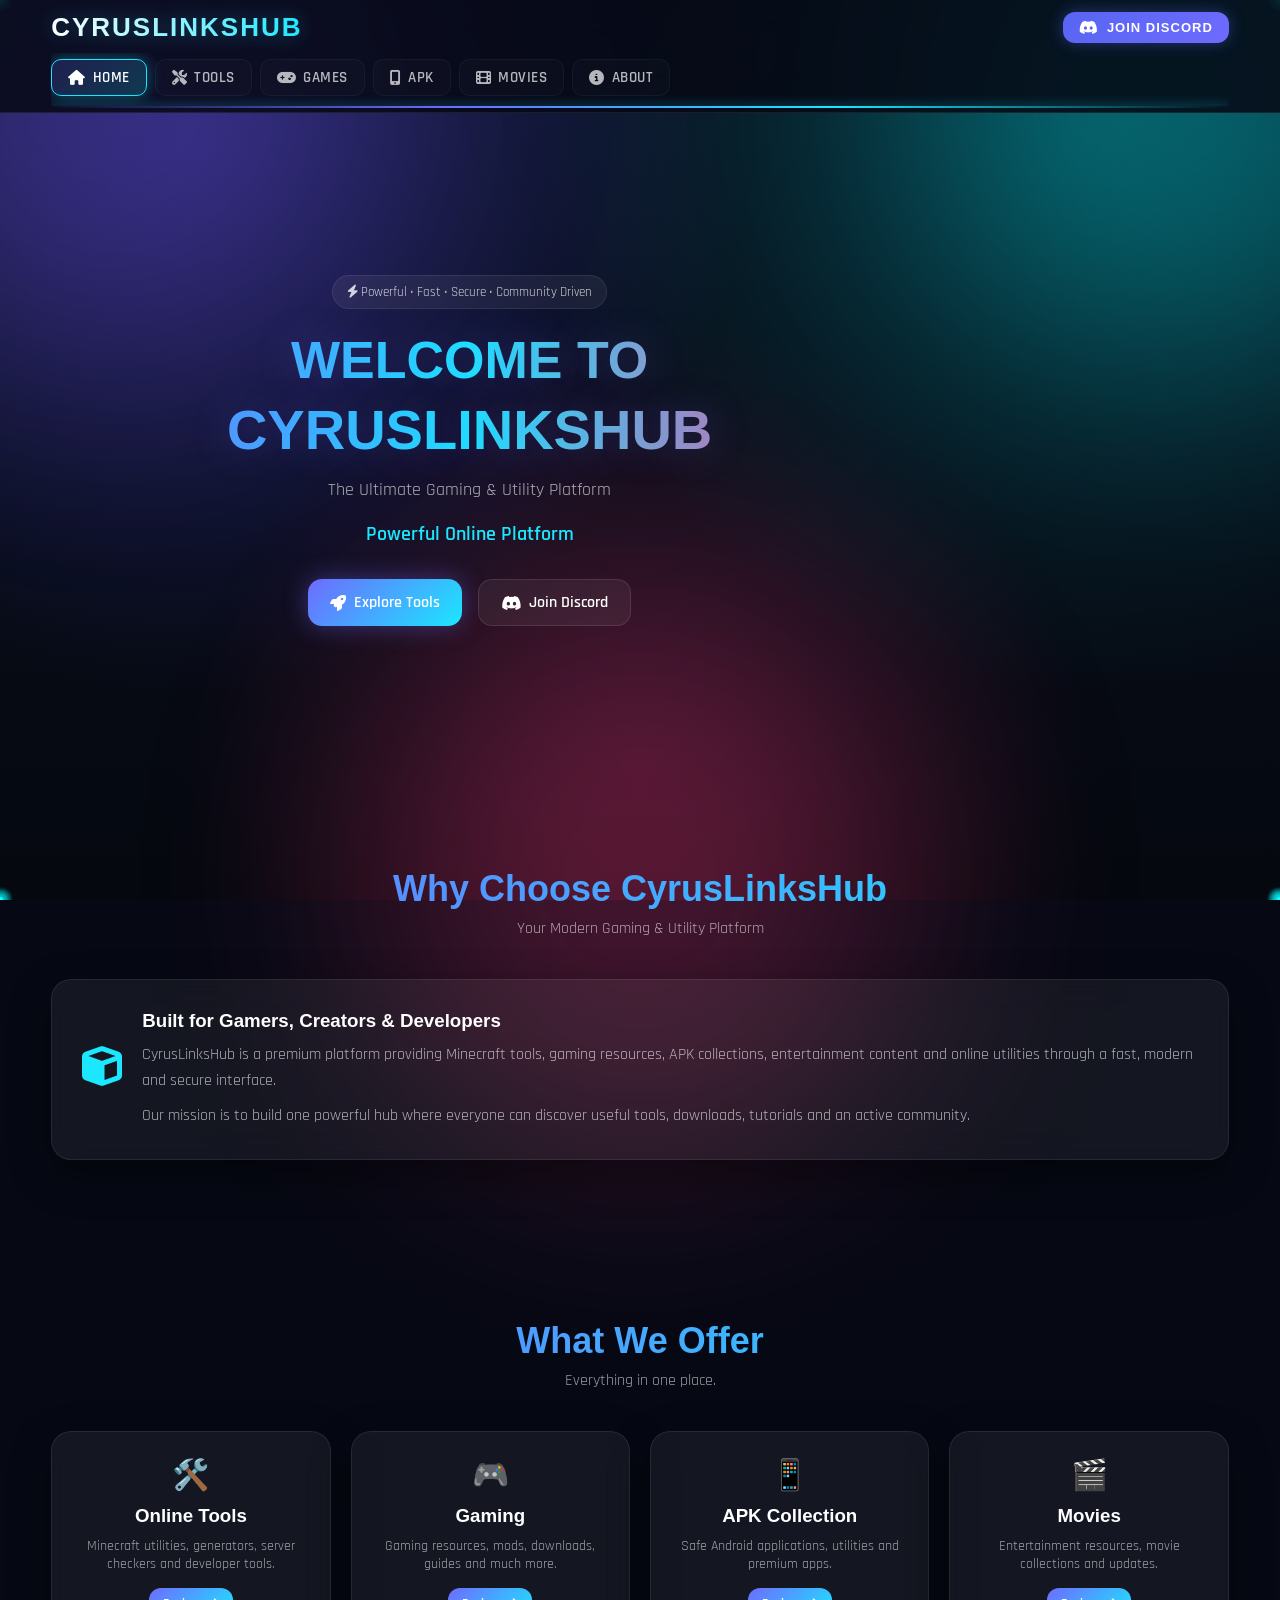
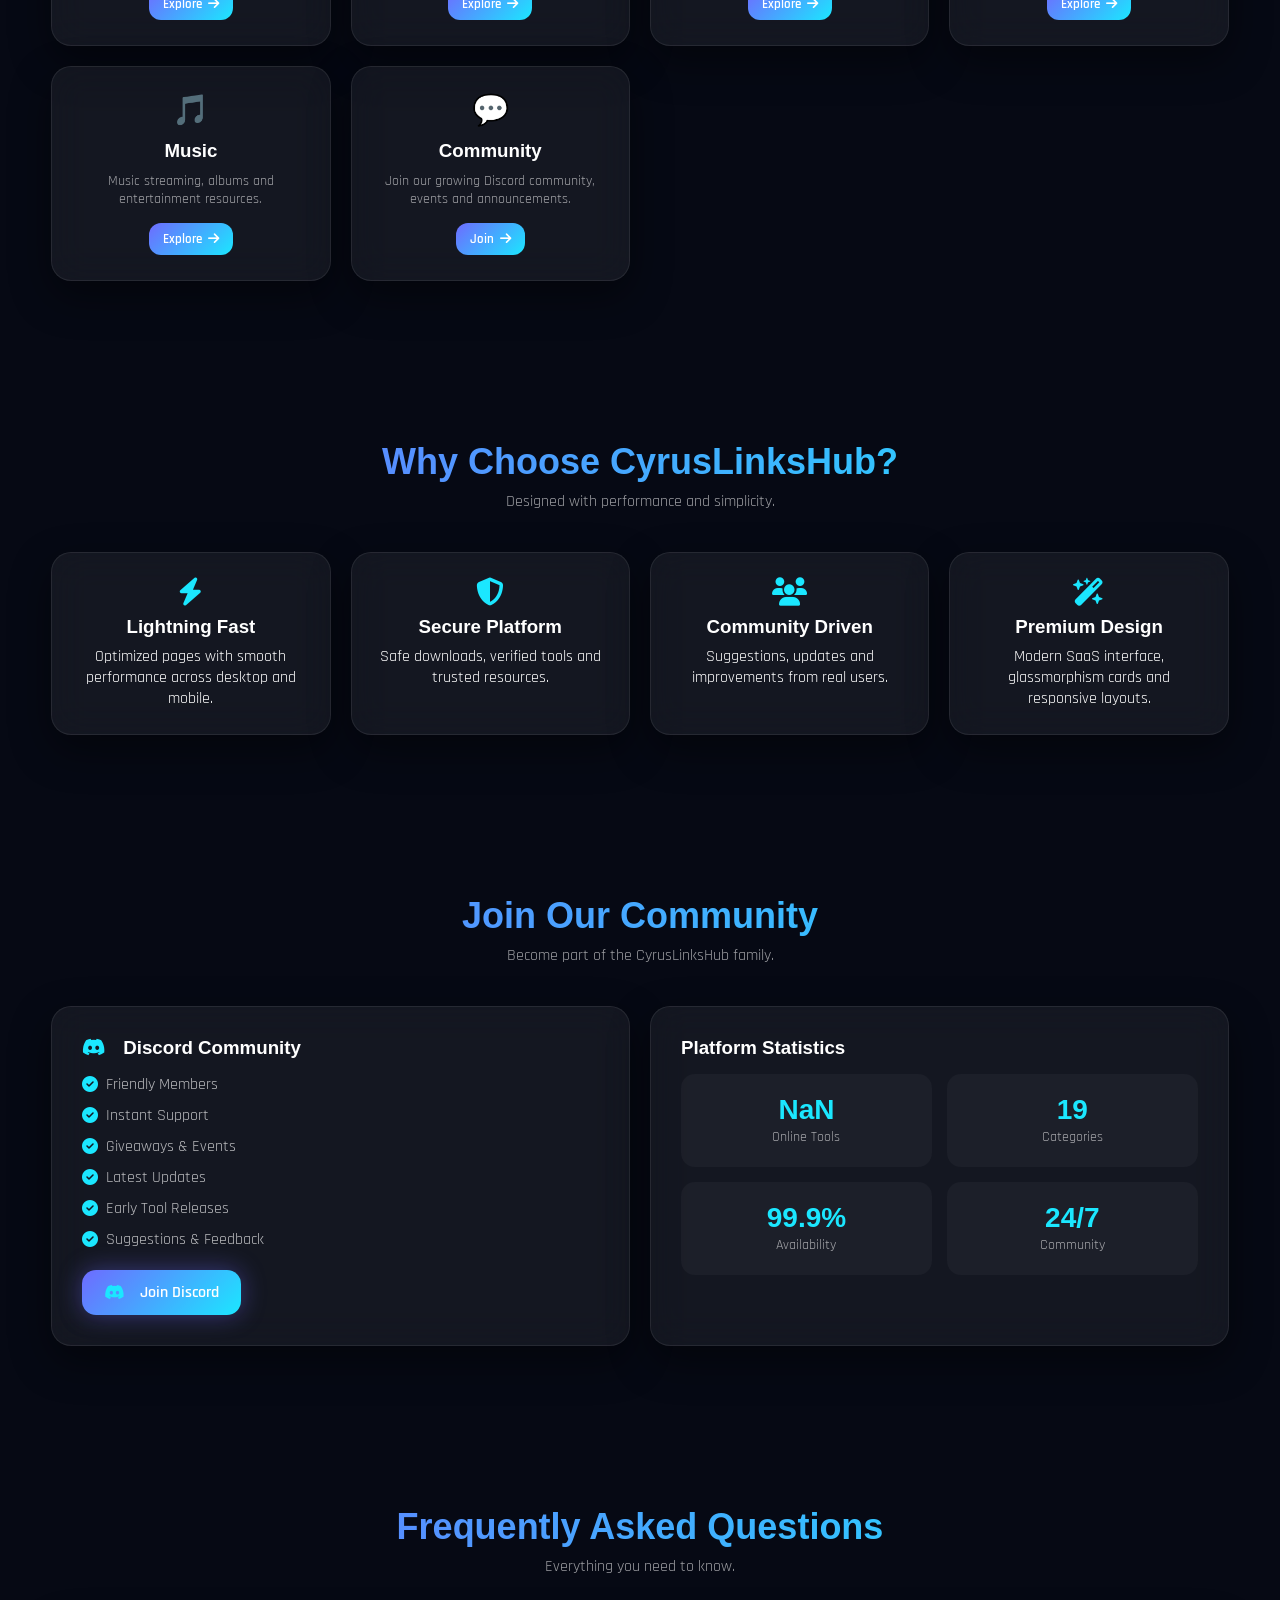
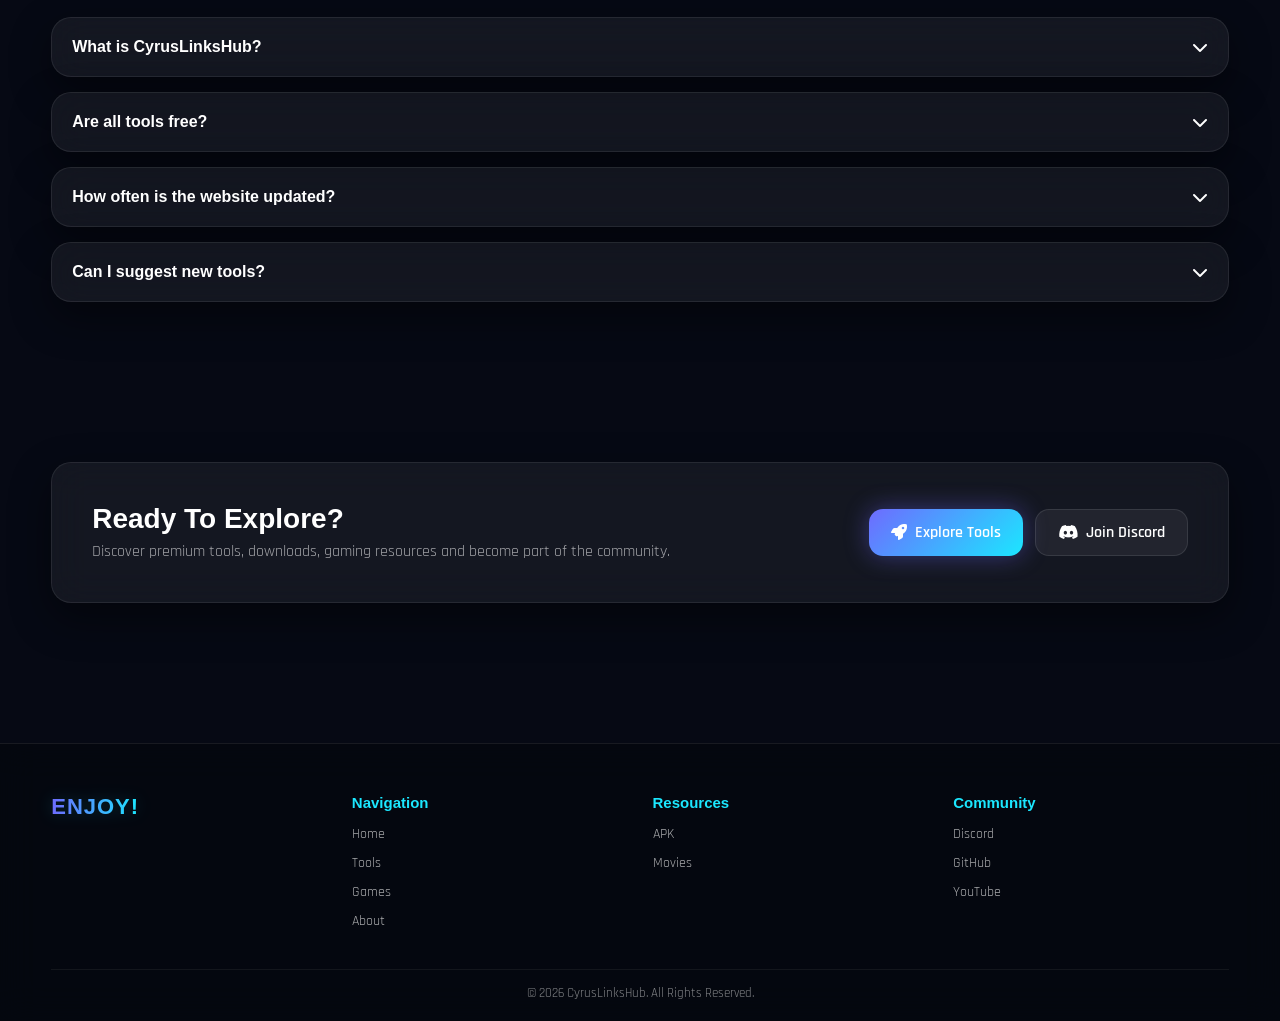
==== commit 997c773b: "Update index.html" ====
--- a/index.html
+++ b/index.html
@@ -310,24 +310,23 @@
             <div class="footer-grid">
                 <div class="footer-column">
                     <div class="footer-brand">
-                        <span class="footer-brand-text">cyruslinkshub</span>
+                        <span class="footer-brand-text">Enjoy!</span>
                     </div>
                 </div>
                 <div class="footer-column">
                     <h4>Navigation</h4>
                     <ul>
-                        <li><a href="index.html">Home</a></li>
-                        <li><a href="tools.html">Tools</a></li>
-                        <li><a href="games.html">Games</a></li>
-                        <li><a href="#about">About</a></li>
+                        <li><a href="">Home</a></li>
+                        <li><a href="">Tools</a></li>
+                        <li><a href="">Games</a></li>
+                        <li><a href="">About</a></li>
                     </ul>
                 </div>
                 <div class="footer-column">
                     <h4>Resources</h4>
                     <ul>
-                        <li><a href="apk.html">APK</a></li>
-                        <li><a href="movies.html">Movies</a></li>
-                        <li><a href="music.html">Music</a></li>
+                        <li><a href="">APK</a></li>
+                        <li><a href="">Movies</a></li>
                     </ul>
                 </div>
                 <div class="footer-column">
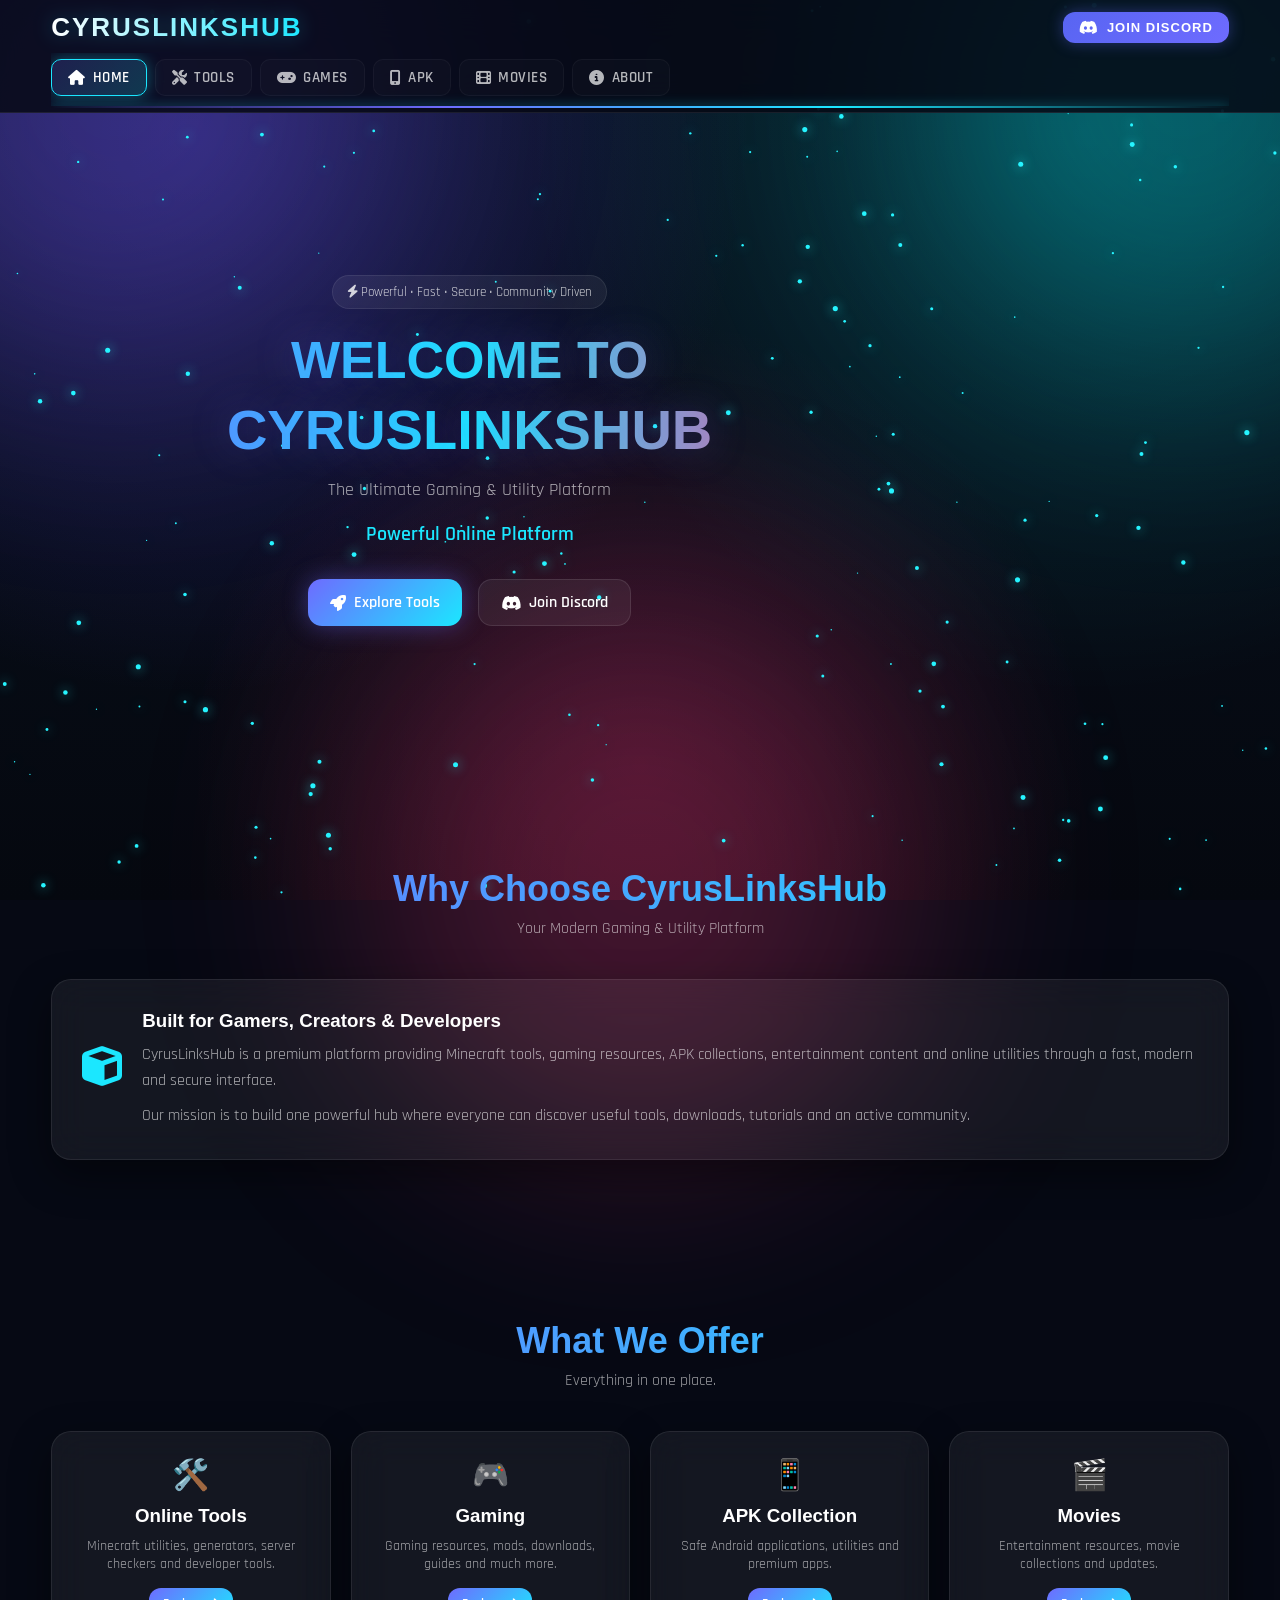
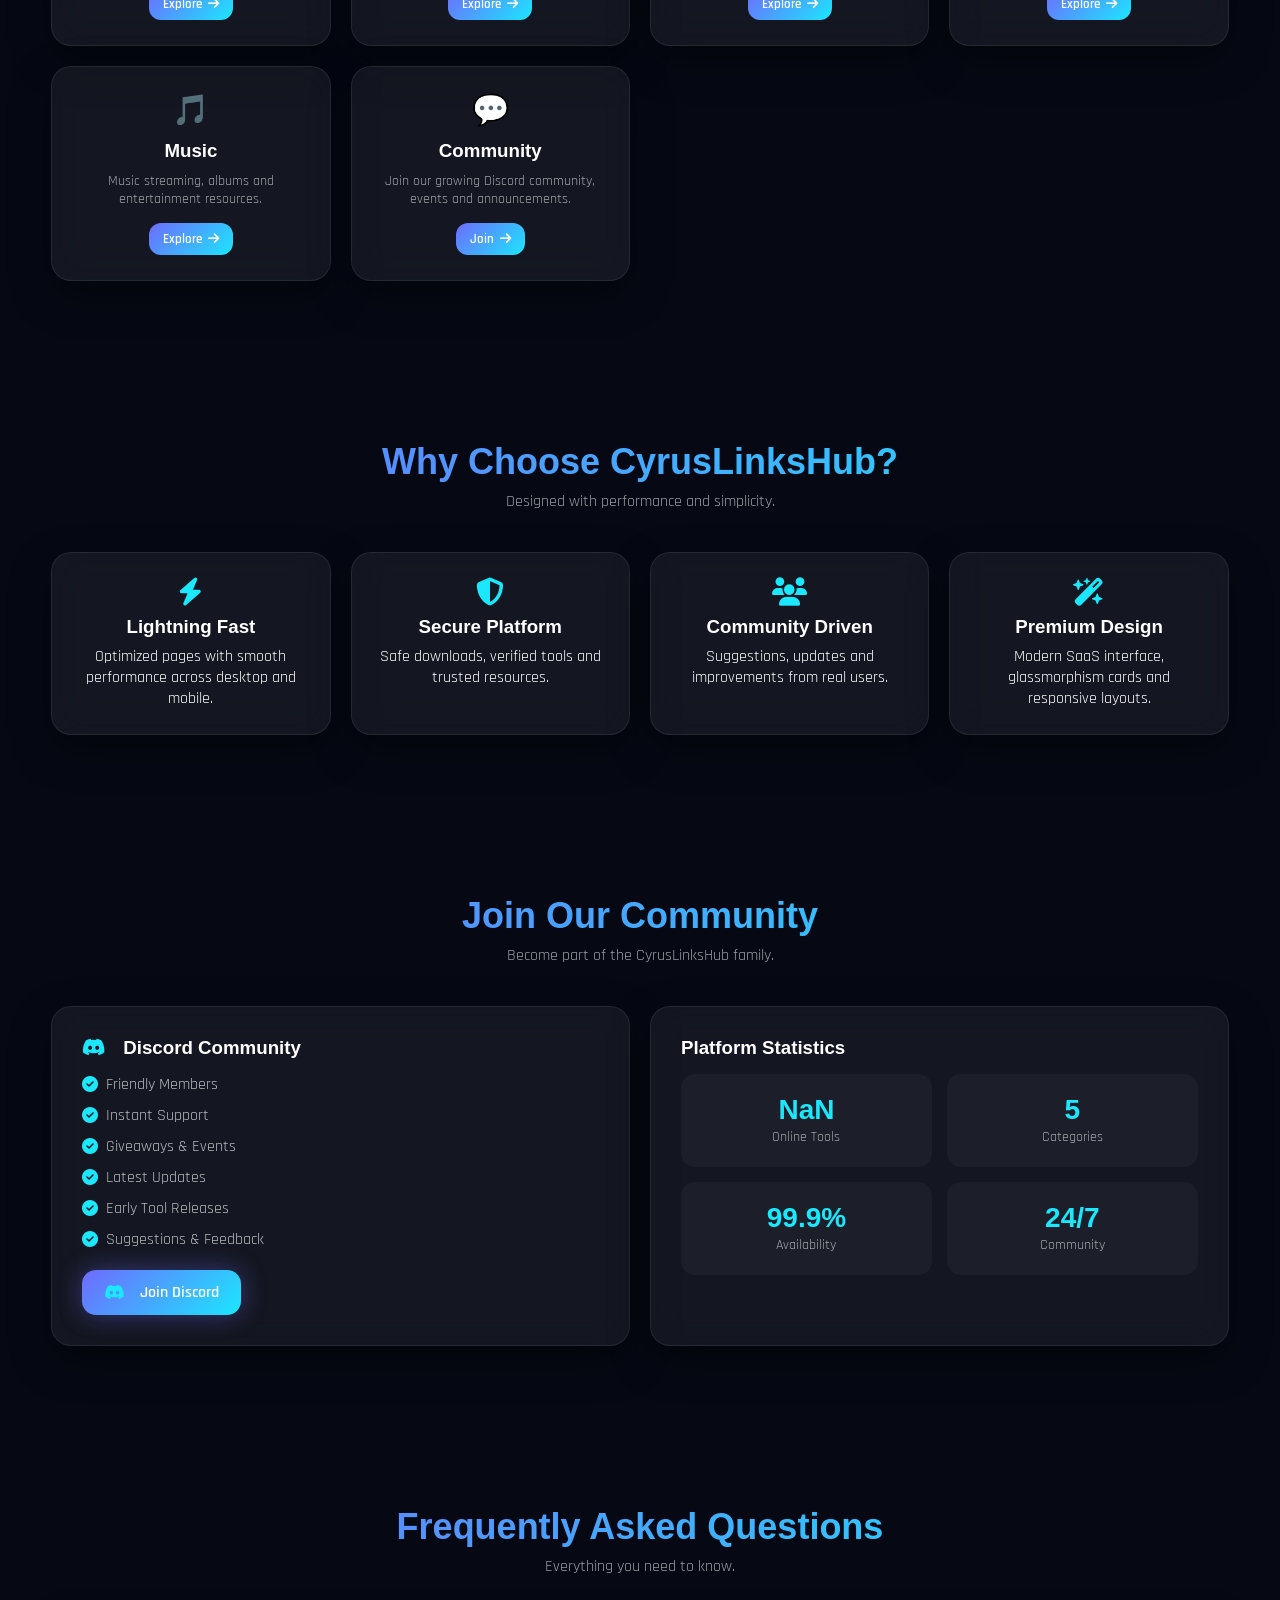
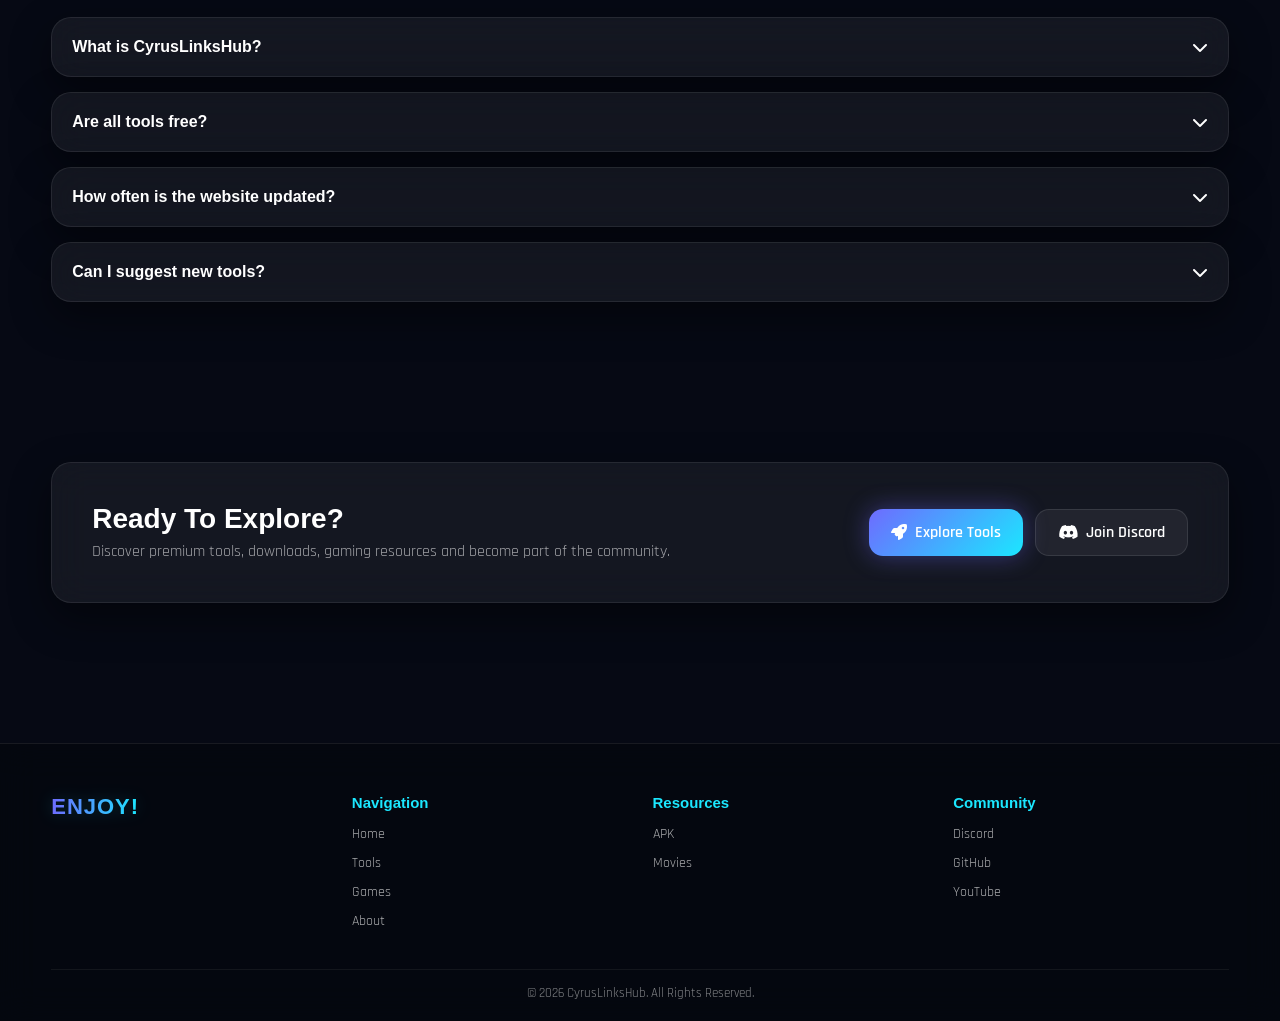
==== commit aefae79e: "Update index.html" ====
--- a/index.html
+++ b/index.html
@@ -219,11 +219,11 @@
                         <h3>Platform Statistics</h3>
                         <div class="stats-grid">
                             <div class="stat-box">
-                                <h2 class="counter" data-target="15+">0</h2>
+                                <h2 class="counter" data-target="20+">0</h2>
                                 <span>Online Tools</span>
                             </div>
                             <div class="stat-box">
-                                <h2 class="counter" data-target="25">0</h2>
+                                <h2 class="counter" data-target="5">0</h2>
                                 <span>Categories</span>
                             </div>
                             <div class="stat-box">
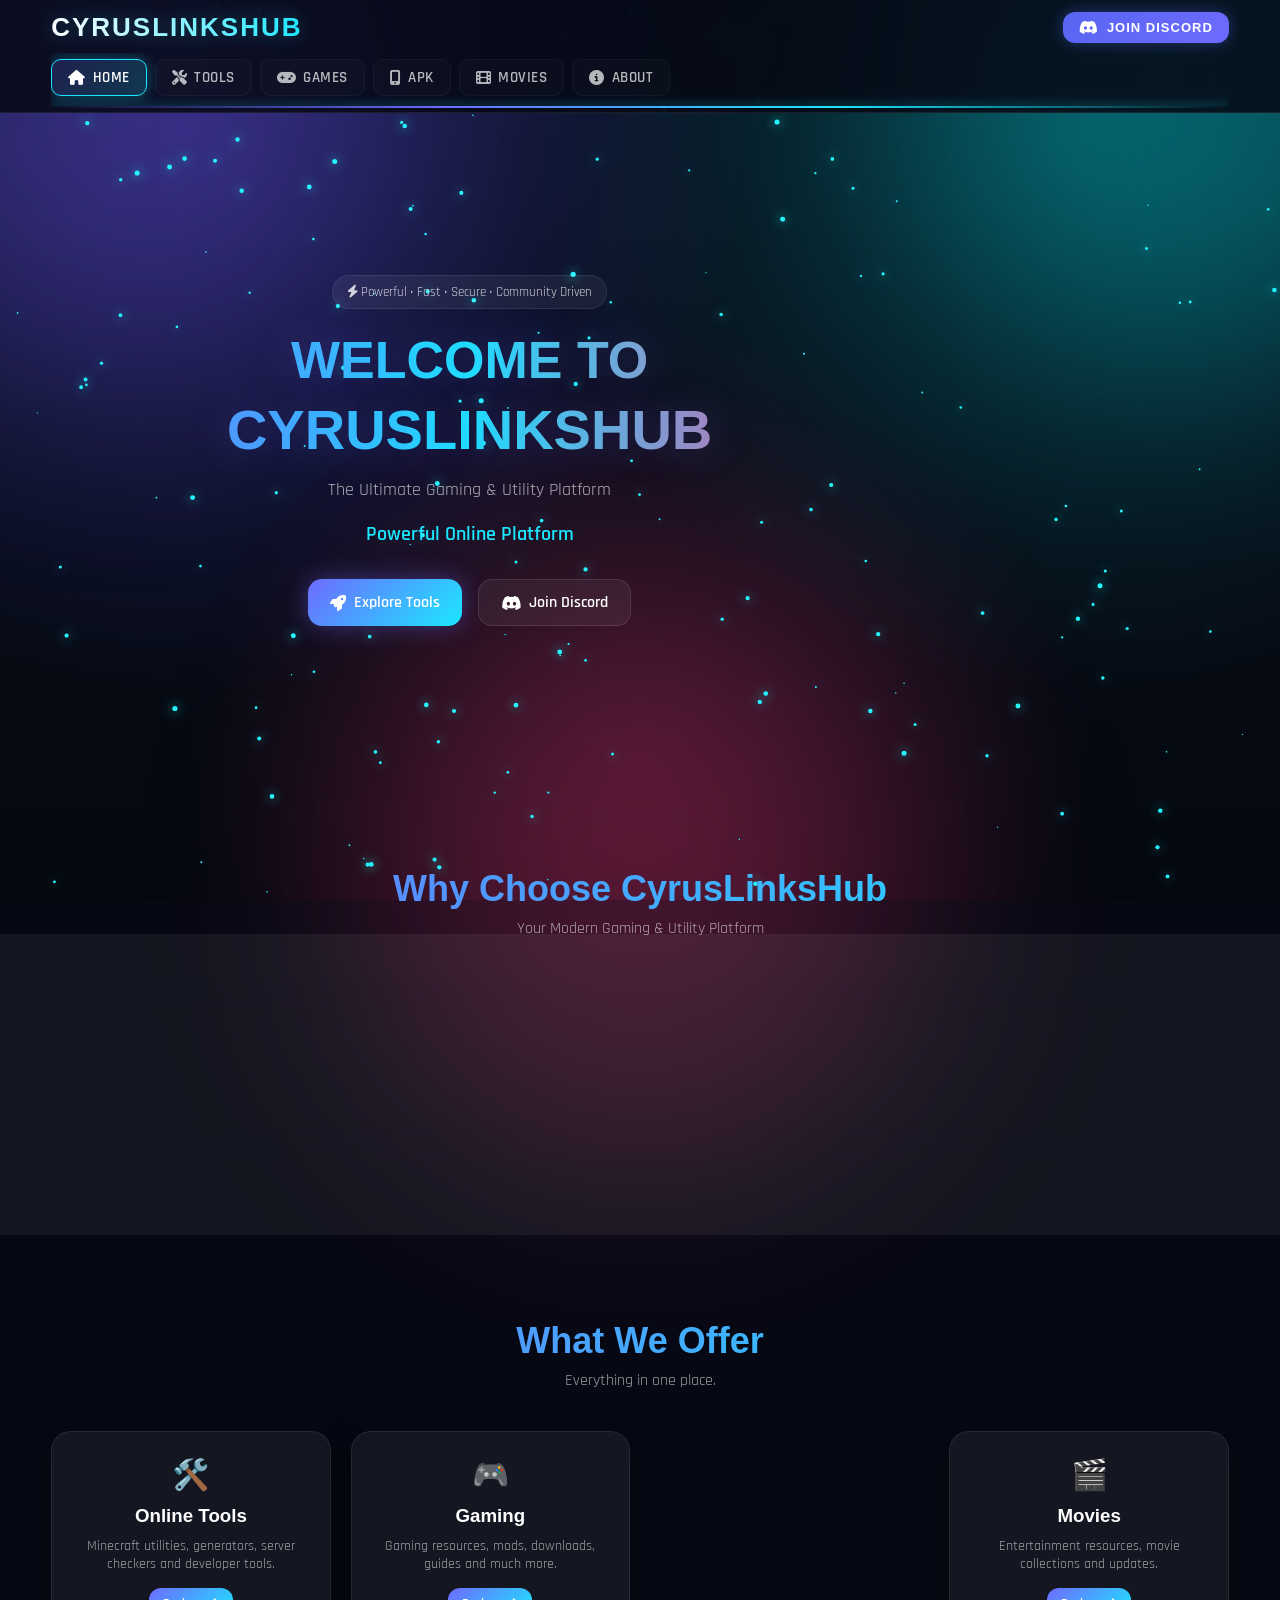
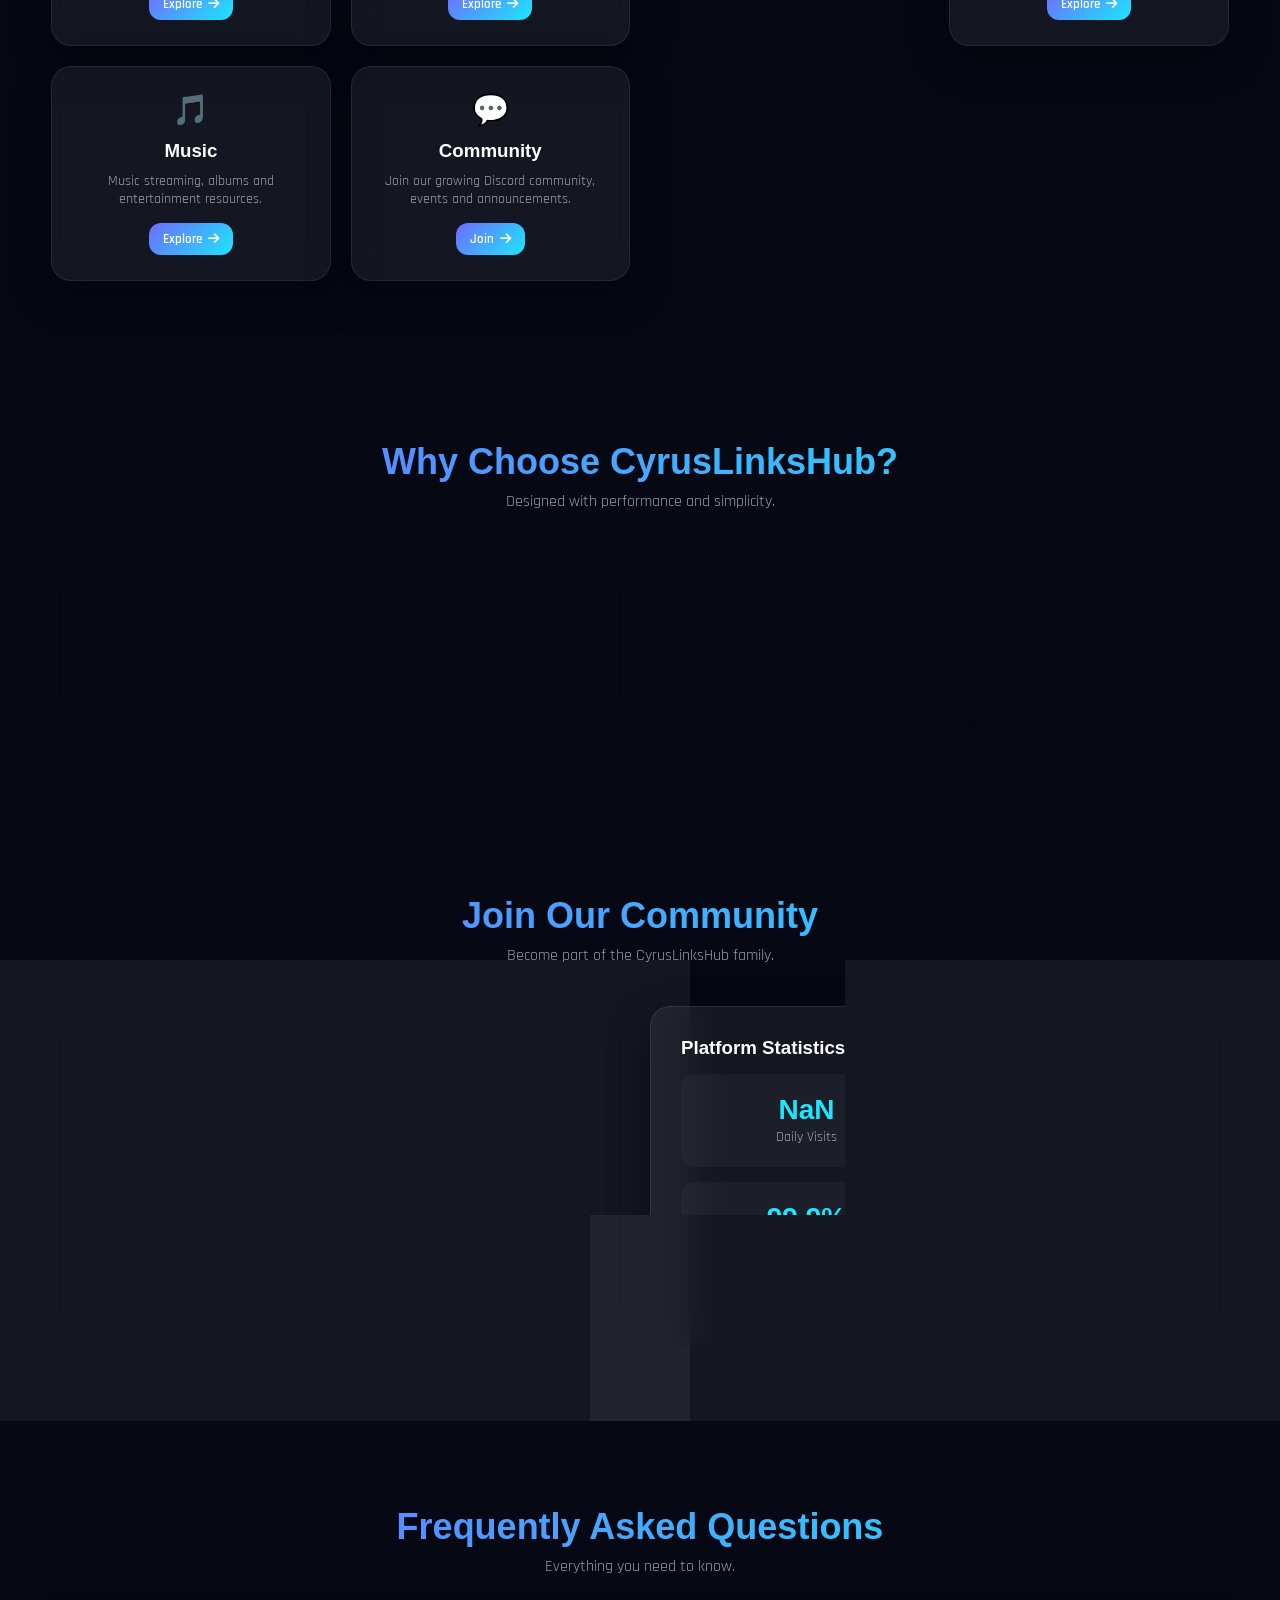
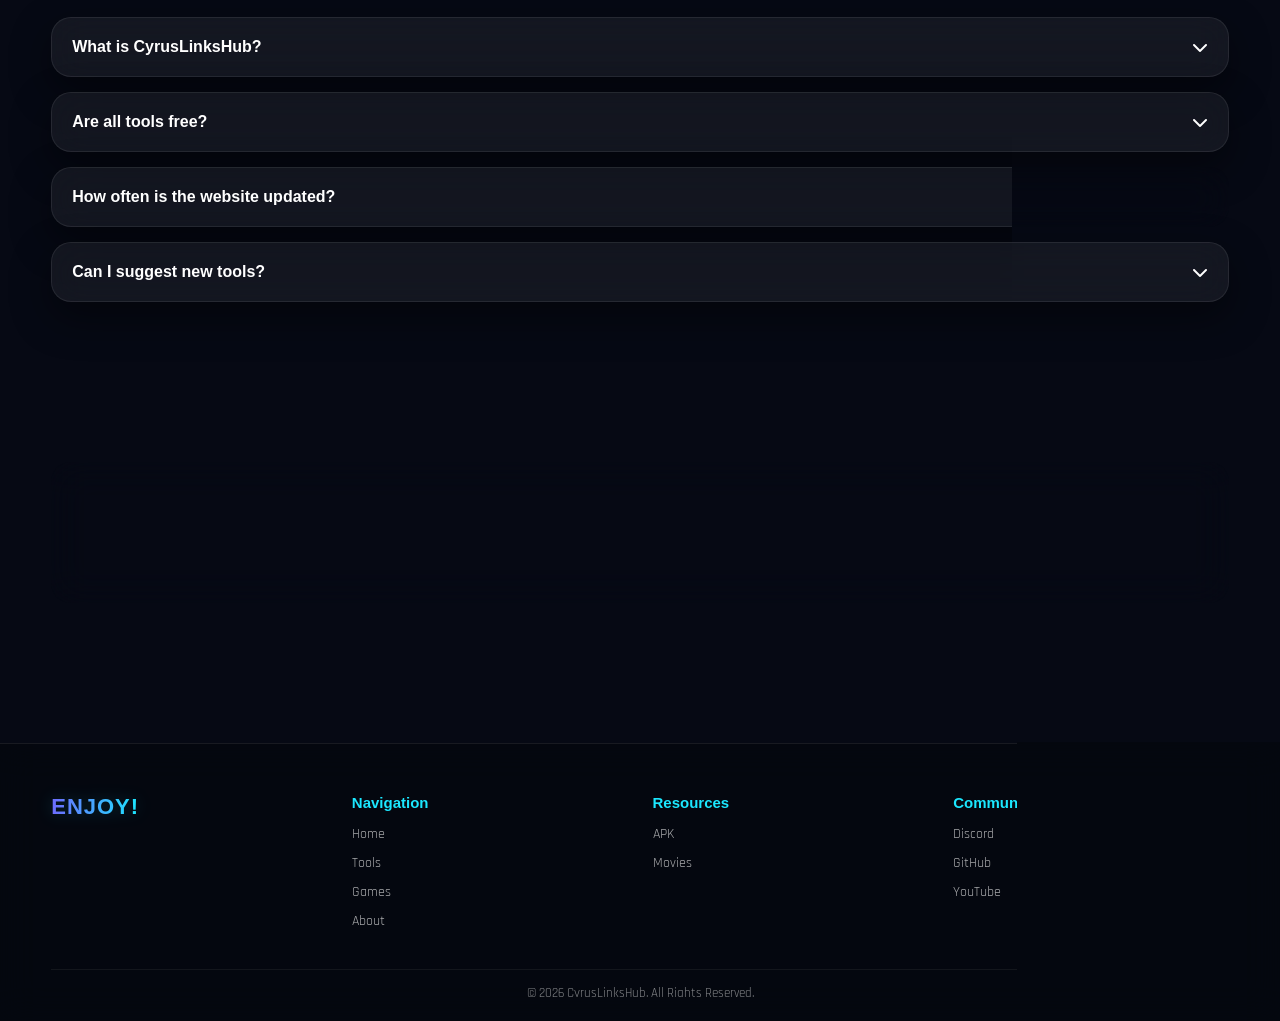
==== commit ed62709f: "Update index.html" ====
--- a/index.html
+++ b/index.html
@@ -219,8 +219,8 @@
                         <h3>Platform Statistics</h3>
                         <div class="stats-grid">
                             <div class="stat-box">
-                                <h2 class="counter" data-target="20+">0</h2>
-                                <span>Online Tools</span>
+                                <h2 class="counter" data-target="750+">0</h2>
+                                <span>Daily Visits</span>
                             </div>
                             <div class="stat-box">
                                 <h2 class="counter" data-target="5">0</h2>
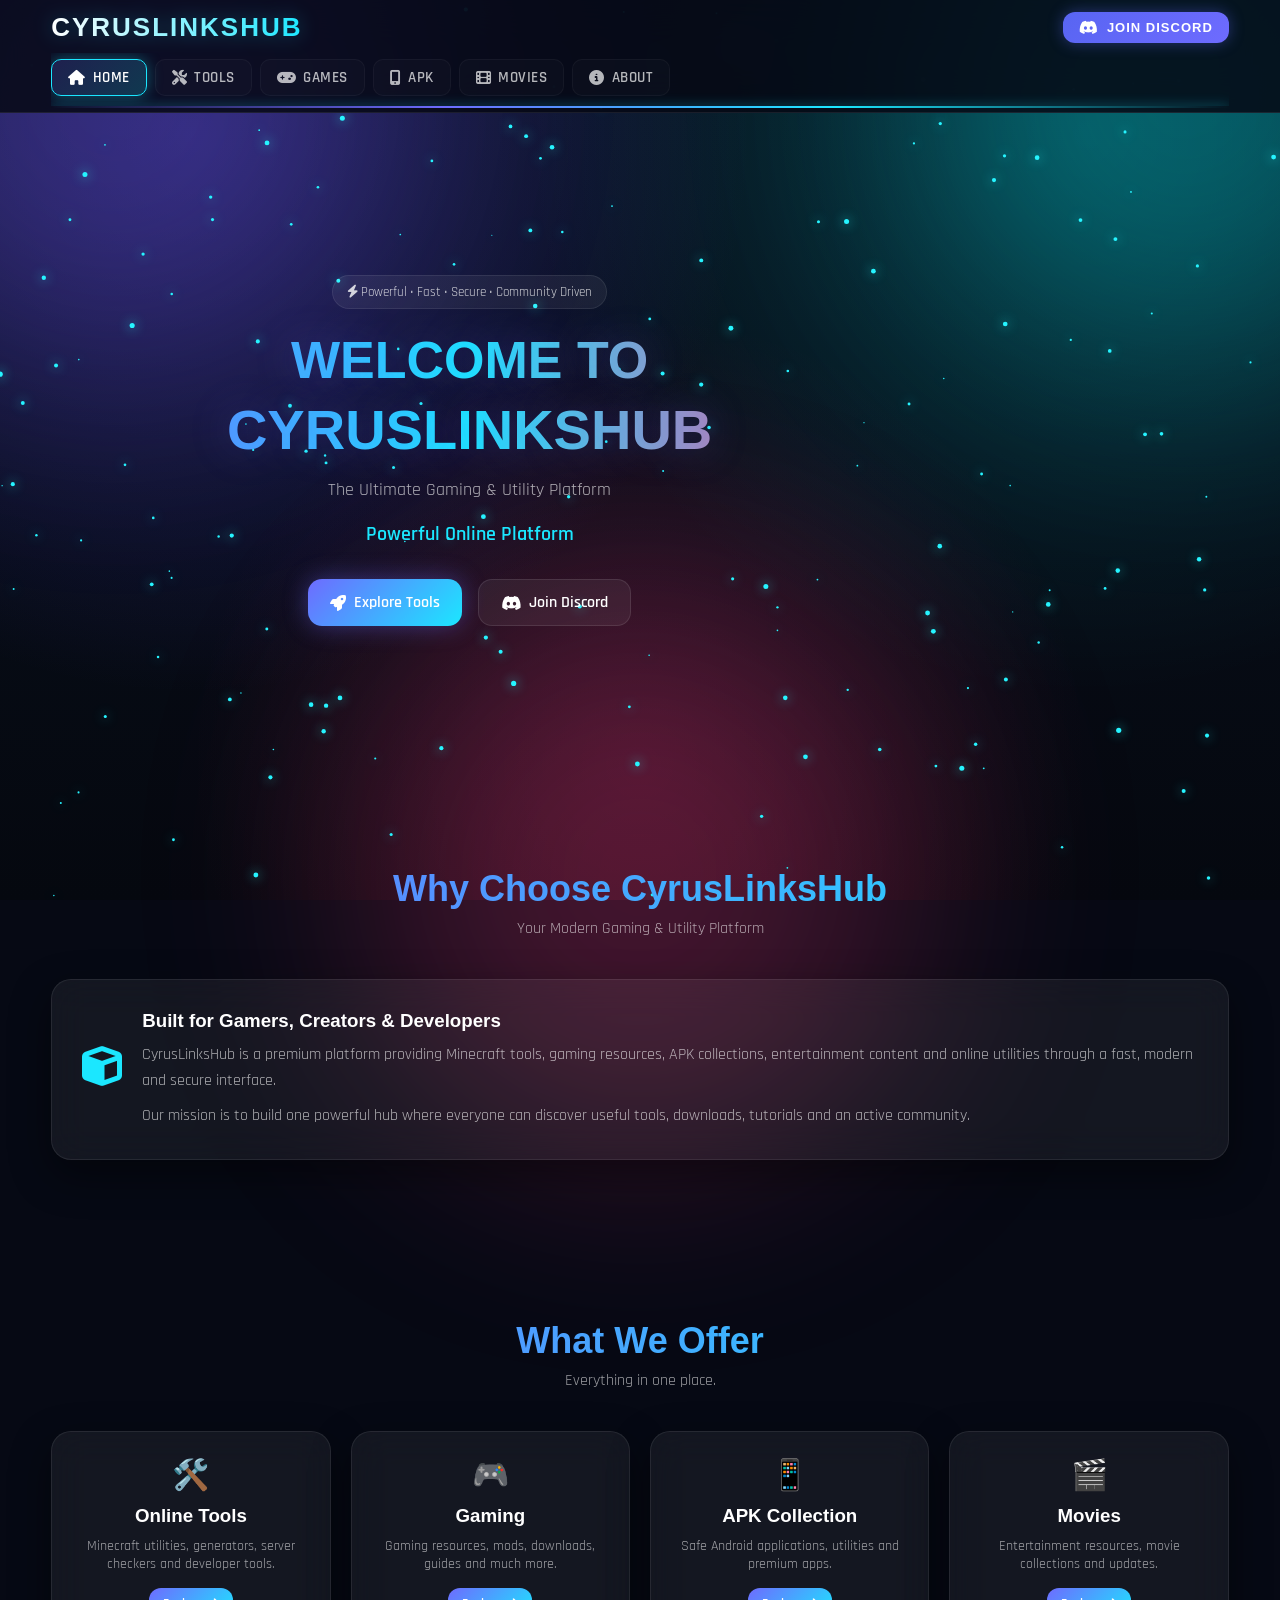
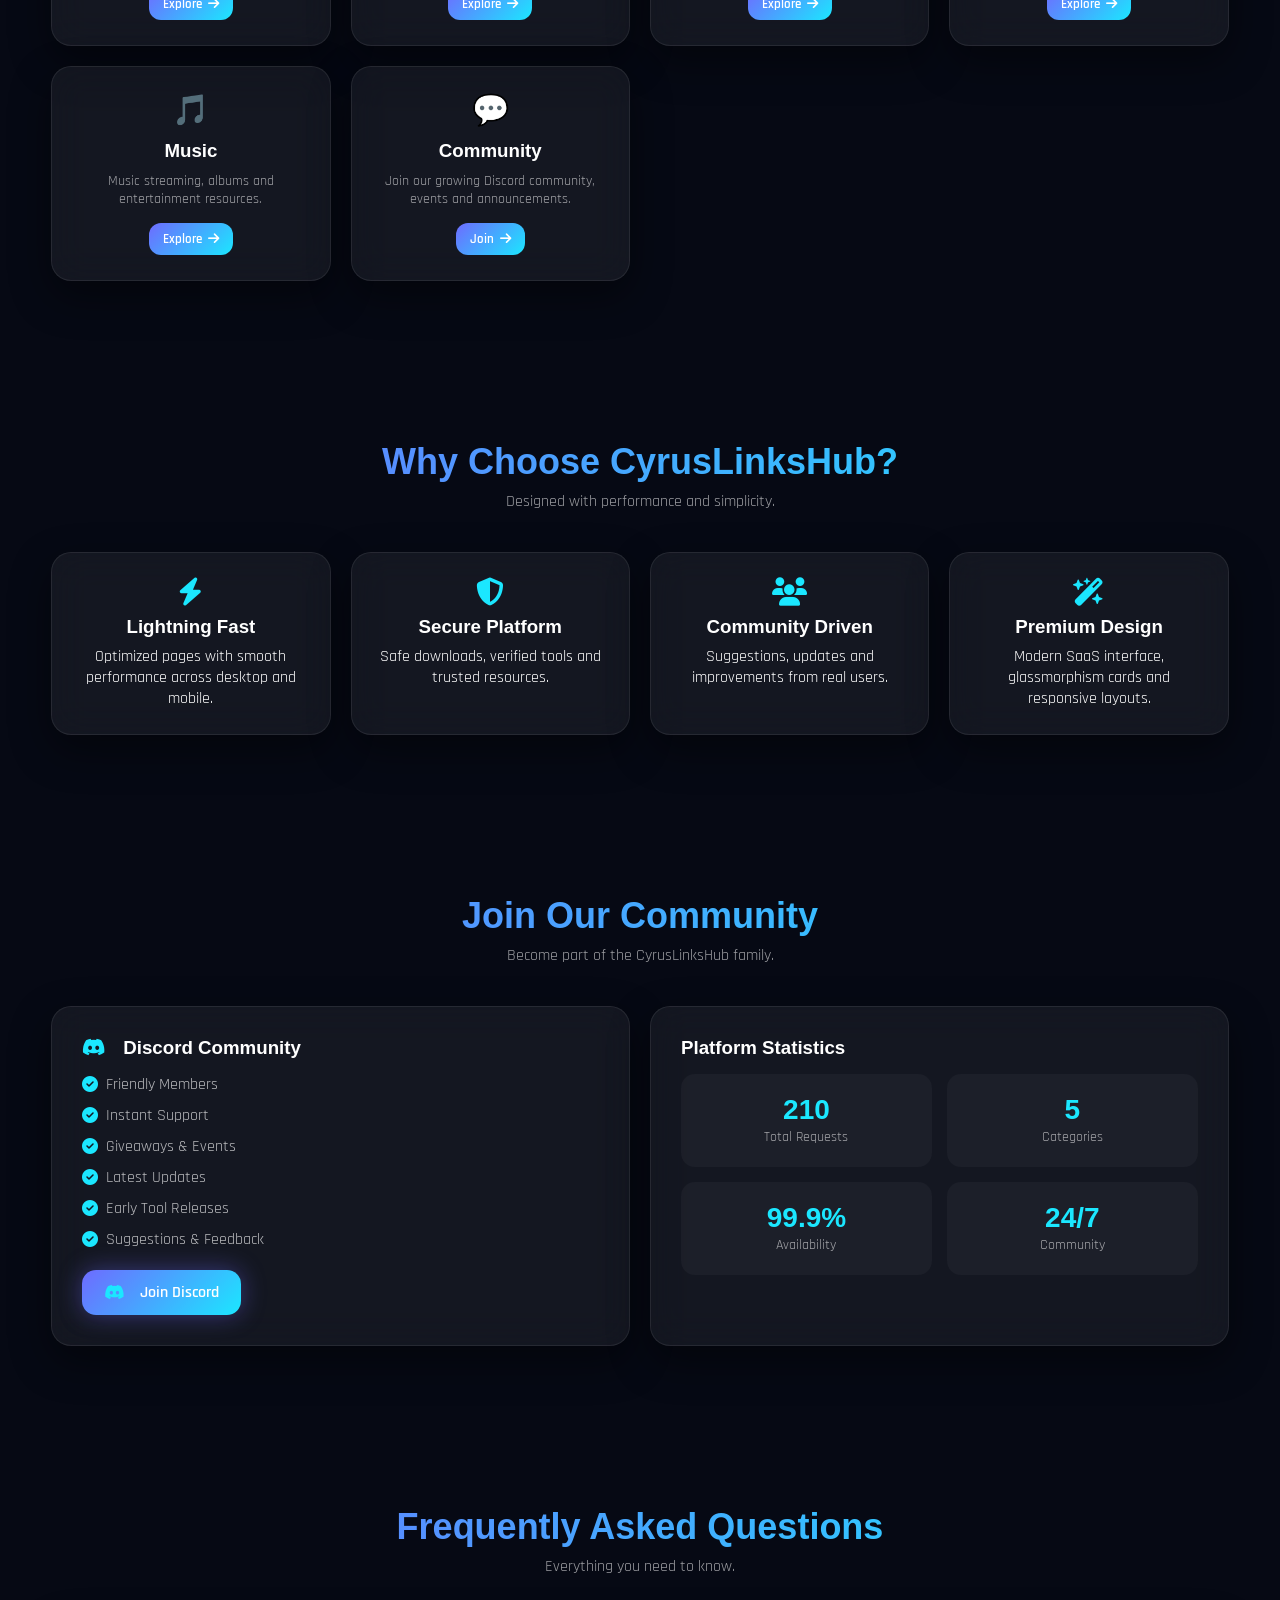
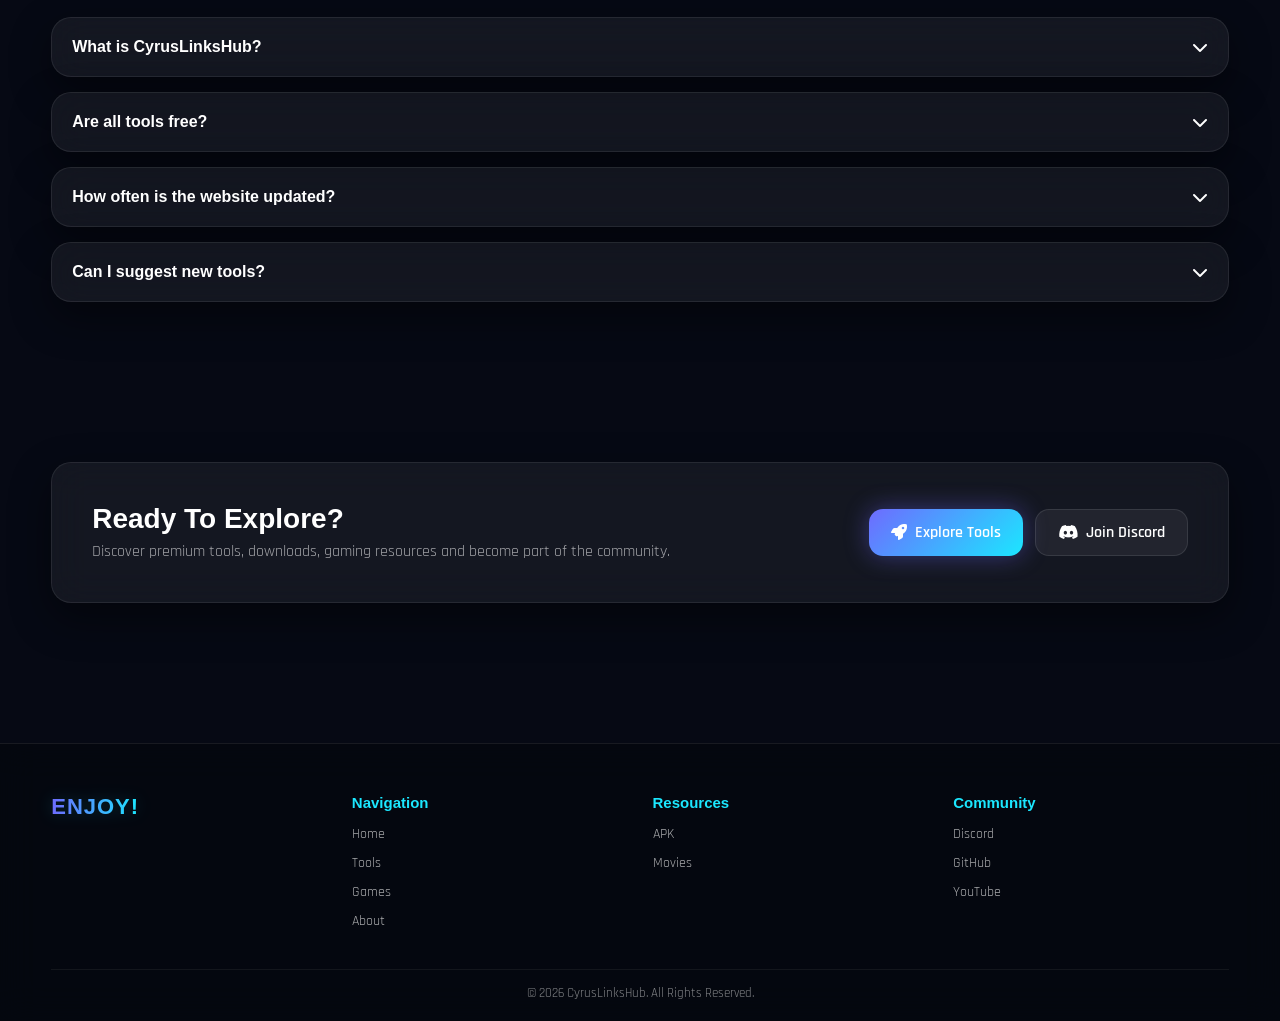
==== commit 447e4135: "Update index.html" ====
--- a/index.html
+++ b/index.html
@@ -219,8 +219,8 @@
                         <h3>Platform Statistics</h3>
                         <div class="stats-grid">
                             <div class="stat-box">
-                                <h2 class="counter" data-target="750+">0</h2>
-                                <span>Daily Visits</span>
+                                <h2 class="counter" data-target="750">0</h2>
+                                <span>Total Requests</span>
                             </div>
                             <div class="stat-box">
                                 <h2 class="counter" data-target="5">0</h2>
